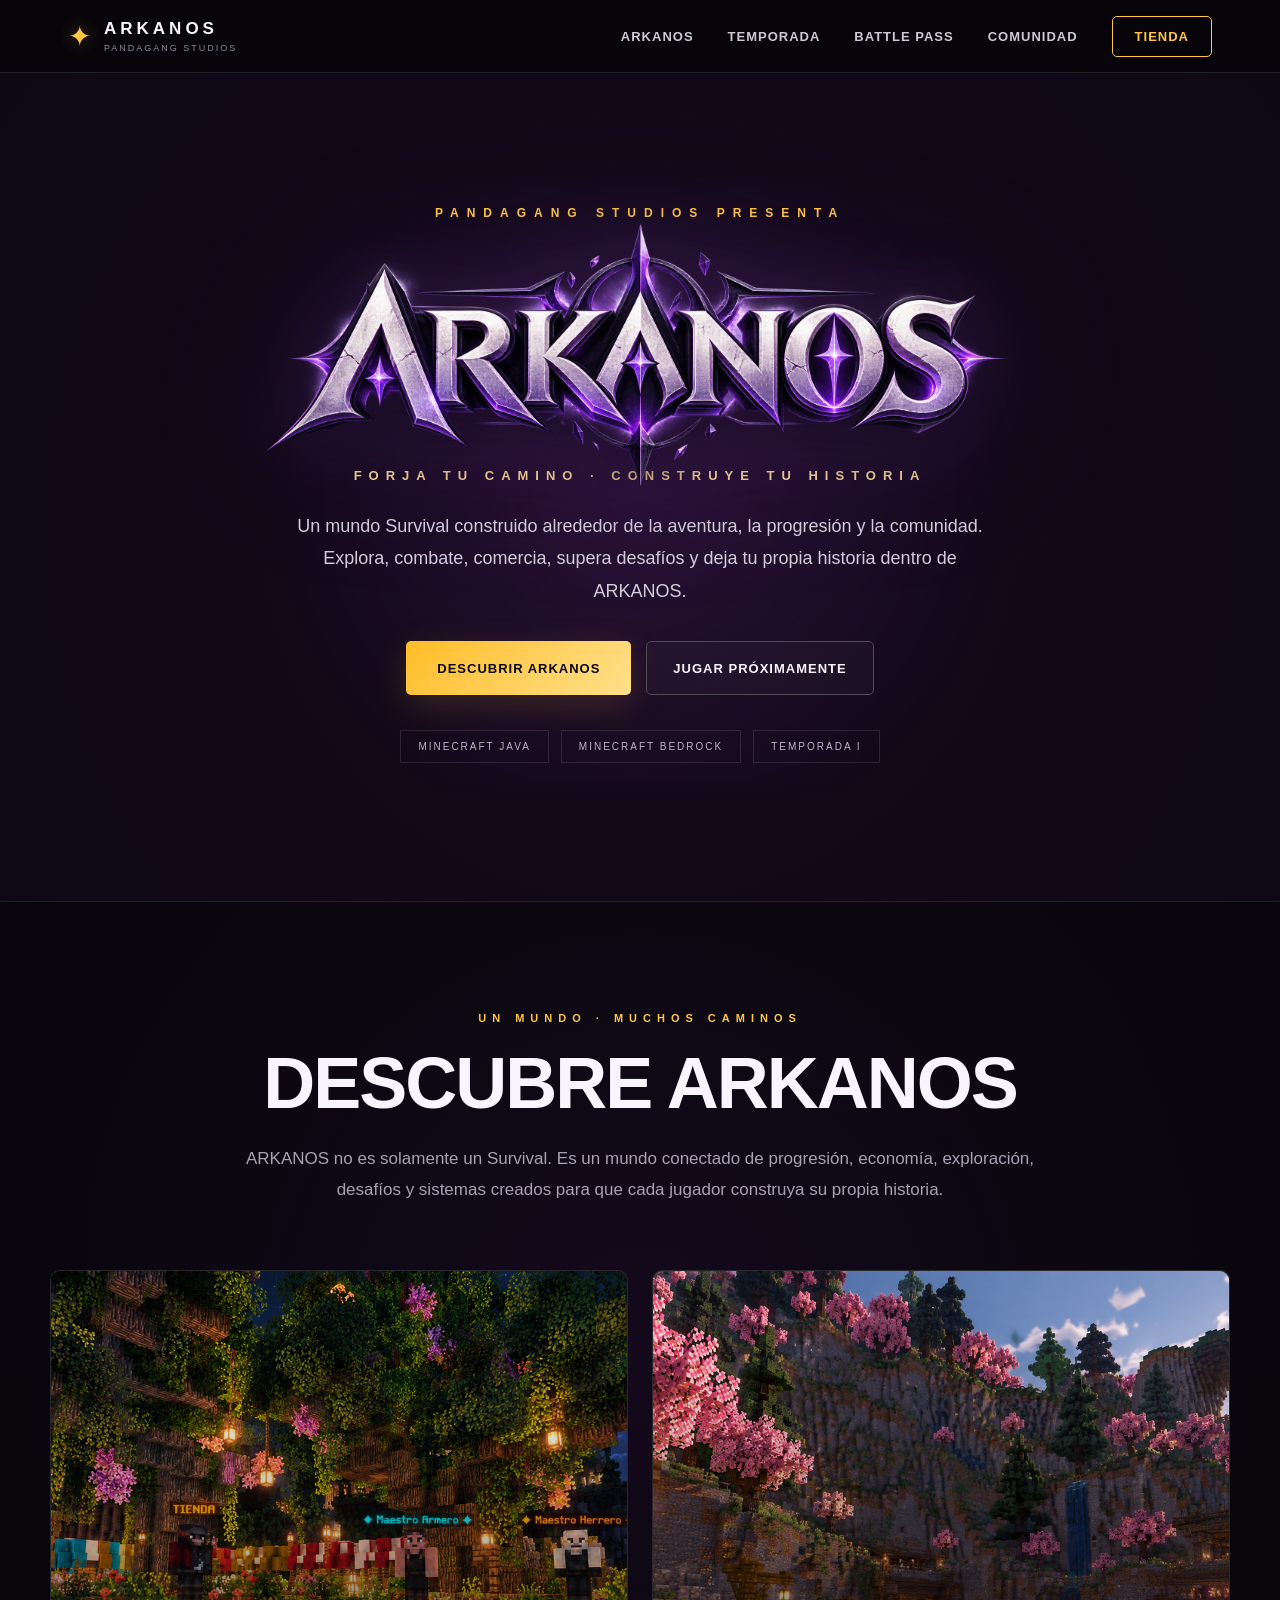
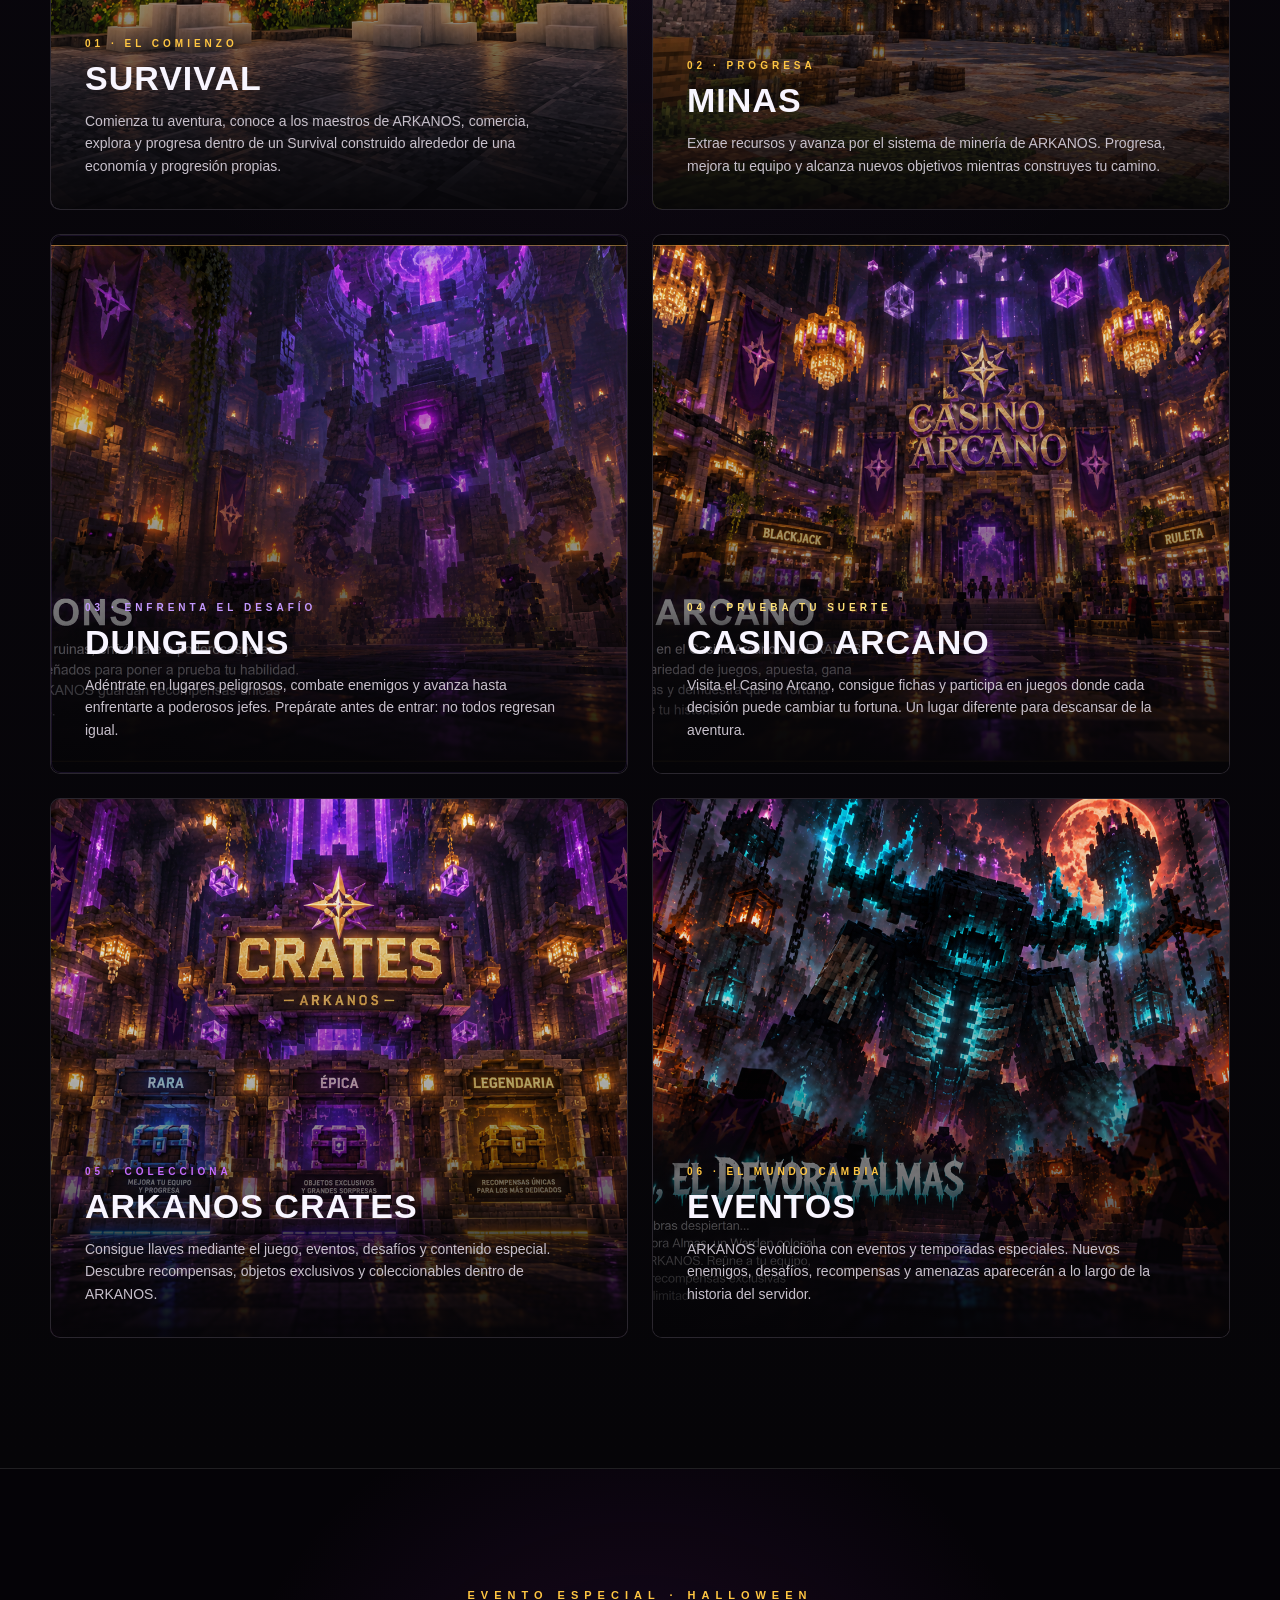
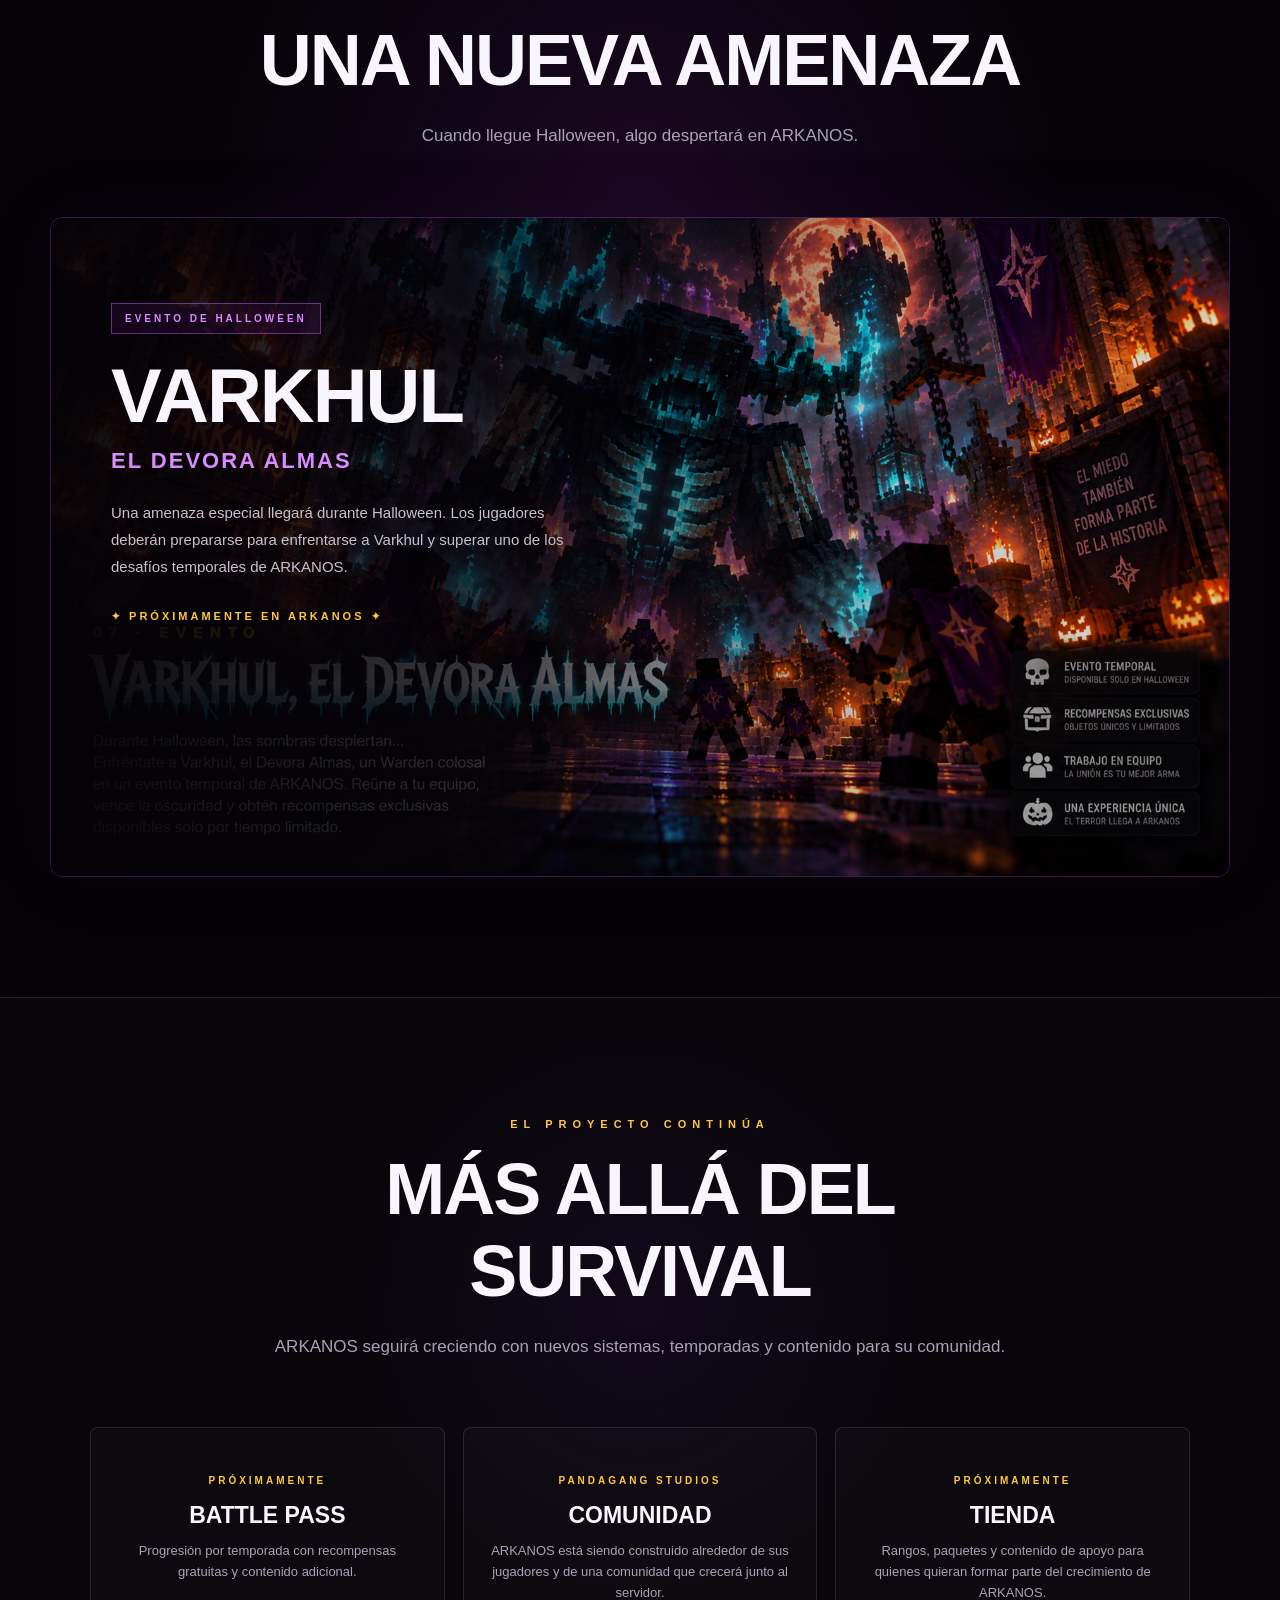
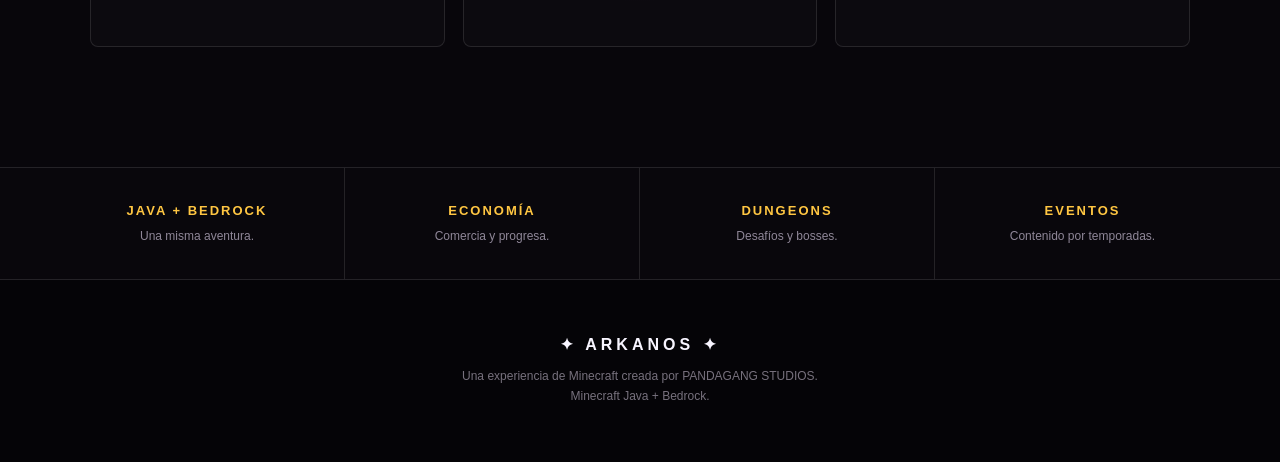
==== index.html @ 96c162a0 "Completa diseño principal de ARKANOS" ====
<!DOCTYPE html>
<html lang="es">
<head>
  <meta charset="UTF-8">
  <meta name="viewport" content="width=device-width, initial-scale=1.0">

  <title>ARKANOS | PANDAGANG STUDIOS</title>

  <meta
    name="description"
    content="ARKANOS es una experiencia Survival para Minecraft Java y Bedrock desarrollada por PANDAGANG STUDIOS."
  >

  <style>
    :root {
      --bg: #07050a;
      --bg-soft: #0d0812;
      --panel: #100b16;
      --purple: #a66cff;
      --purple-soft: #d9c3ff;
      --gold: #ffc642;
      --gold-light: #ffe099;
      --white: #f8f5ff;
      --muted: #aaa2b4;
      --border: rgba(255,255,255,.11);
    }

    * {
      box-sizing: border-box;
      margin: 0;
      padding: 0;
    }

    html {
      scroll-behavior: smooth;
    }

    body {
      background:
        radial-gradient(circle at 50% 10%, rgba(93,38,128,.16), transparent 35%),
        var(--bg);
      color: var(--white);
      font-family: Arial, Helvetica, sans-serif;
      overflow-x: hidden;
    }

    a {
      color: inherit;
      text-decoration: none;
    }

    /* =========================
       NAVEGACIÓN
    ========================= */

    header {
      position: sticky;
      top: 0;
      z-index: 100;
      background: rgba(7,5,10,.92);
      backdrop-filter: blur(14px);
      border-bottom: 1px solid var(--border);
    }

    .nav {
      max-width: 1200px;
      height: 72px;
      margin: auto;
      padding: 0 28px;
      display: flex;
      align-items: center;
      justify-content: space-between;
    }

    .brand {
      display: flex;
      align-items: center;
      gap: 13px;
    }

    .brand-star {
      color: var(--gold);
      font-size: 28px;
      text-shadow: 0 0 18px rgba(255,198,66,.45);
    }

    .brand-text strong {
      display: block;
      letter-spacing: 4px;
      font-size: 17px;
    }

    .brand-text span {
      display: block;
      margin-top: 4px;
      color: #8f8798;
      font-size: 9px;
      letter-spacing: 2px;
    }

    nav {
      display: flex;
      align-items: center;
      gap: 34px;
      font-size: 13px;
      font-weight: 800;
      letter-spacing: 1px;
    }

    nav a {
      color: #cfc8d5;
      transition: .25s;
    }

    nav a:hover {
      color: var(--gold);
    }

    .shop-button {
      border: 1px solid var(--gold);
      color: var(--gold);
      padding: 12px 22px;
      border-radius: 5px;
    }

    /* =========================
       PORTADA
    ========================= */

    .hero {
      min-height: calc(100vh - 72px);
      display: flex;
      align-items: center;
      justify-content: center;
      text-align: center;
      padding: 65px 24px 70px;
      position: relative;
      overflow: hidden;
    }

    .hero::before {
      content: "";
      position: absolute;
      width: 900px;
      height: 600px;
      background:
        radial-gradient(
          circle,
          rgba(112,46,145,.23),
          transparent 68%
        );
      filter: blur(10px);
      pointer-events: none;
    }

    .hero-content {
      position: relative;
      z-index: 2;
      max-width: 1100px;
      width: 100%;
    }

    .studio {
      color: var(--gold);
      letter-spacing: 8px;
      font-weight: 900;
      font-size: 12px;
      margin-bottom: 15px;
    }

    .arkanos-logo {
      display: block;
      width: min(820px, 92vw);
      max-height: 360px;
      height: auto;
      object-fit: contain;
      margin: -15px auto -25px;
      filter:
        drop-shadow(0 15px 35px rgba(0,0,0,.65))
        drop-shadow(0 0 28px rgba(145,75,210,.25))
        drop-shadow(0 0 70px rgba(112,46,145,.15));
      transition: transform .45s ease, filter .45s ease;
    }

    .arkanos-logo:hover {
      transform: scale(1.015);
      filter:
        drop-shadow(0 18px 40px rgba(0,0,0,.7))
        drop-shadow(0 0 34px rgba(166,108,255,.35))
        drop-shadow(0 0 85px rgba(112,46,145,.20));
    }

    .slogan {
      color: var(--gold-light);
      letter-spacing: 7px;
      font-size: 13px;
      font-weight: 900;
    }

    .hero-description {
      max-width: 720px;
      margin: 27px auto 0;
      color: #d5cedc;
      font-size: 18px;
      line-height: 1.8;
    }

    .hero-buttons {
      margin-top: 34px;
      display: flex;
      justify-content: center;
      gap: 15px;
      flex-wrap: wrap;
    }

    .btn {
      display: inline-flex;
      justify-content: center;
      align-items: center;
      min-width: 225px;
      height: 54px;
      padding: 0 26px;
      border-radius: 5px;
      font-size: 13px;
      font-weight: 900;
      letter-spacing: 1px;
      transition: .25s;
    }

    .btn-primary {
      color: #09070b;
      background: linear-gradient(135deg,#ffbd27,#ffe08c);
      box-shadow: 0 10px 35px rgba(255,190,39,.15);
    }

    .btn-primary:hover {
      transform: translateY(-3px);
      box-shadow: 0 15px 45px rgba(255,190,39,.25);
    }

    .btn-secondary {
      border: 1px solid #514a57;
      background: rgba(255,255,255,.025);
    }

    .platforms {
      display: flex;
      justify-content: center;
      flex-wrap: wrap;
      gap: 12px;
      margin-top: 35px;
    }

    .platform {
      border: 1px solid var(--border);
      padding: 10px 17px;
      color: #bdb4c6;
      font-size: 10px;
      letter-spacing: 2px;
    }

    /* =========================
       DESCUBRE ARKANOS
    ========================= */

    .discover {
      padding: 110px 24px 130px;
      border-top: 1px solid var(--border);
      background:
        radial-gradient(circle at 50% 20%, rgba(89,32,120,.14), transparent 35%),
        linear-gradient(180deg,#09060d 0%,#060508 100%);
    }

    .section-header {
      max-width: 850px;
      margin: 0 auto 65px;
      text-align: center;
    }

    .eyebrow {
      color: var(--gold);
      font-size: 11px;
      font-weight: 900;
      letter-spacing: 6px;
      margin-bottom: 18px;
    }

    .section-header h2 {
      font-size: clamp(40px,7vw,72px);
      letter-spacing: -2px;
      margin-bottom: 20px;
    }

    .section-header p {
      color: var(--muted);
      line-height: 1.8;
      font-size: 17px;
    }

    .world-grid {
      max-width: 1180px;
      margin: auto;
      display: grid;
      grid-template-columns: repeat(2,1fr);
      gap: 24px;
    }

    .world-card {
      min-height: 540px;
      position: relative;
      overflow: hidden;
      border-radius: 10px;
      border: 1px solid var(--border);
      background: #100b14;
      isolation: isolate;
    }

    .world-card img {
      width: 100%;
      height: 100%;
      position: absolute;
      inset: 0;
      object-fit: cover;
      transition: transform .7s ease;
      z-index: -3;
    }

    .world-card::before {
      content: "";
      position: absolute;
      inset: 0;
      background:
        linear-gradient(
          180deg,
          rgba(5,4,7,.03) 15%,
          rgba(5,4,7,.28) 50%,
          rgba(5,4,7,.96) 100%
        );
      z-index: -2;
    }

    .world-card::after {
      content: "";
      position: absolute;
      inset: 0;
      border: 1px solid transparent;
      border-radius: inherit;
      transition: .3s;
      pointer-events: none;
    }

    .world-card:hover img {
      transform: scale(1.045);
    }

    .world-card:hover::after {
      border-color: rgba(255,198,66,.45);
      box-shadow: inset 0 0 50px rgba(255,198,66,.04);
    }

    .world-info {
      position: absolute;
      left: 34px;
      right: 34px;
      bottom: 32px;
    }

    .world-number {
      color: var(--gold);
      font-size: 10px;
      letter-spacing: 4px;
      font-weight: 900;
    }

    .world-info h3 {
      margin-top: 10px;
      font-size: 34px;
      letter-spacing: 1px;
    }

    .world-info p {
      margin-top: 12px;
      max-width: 490px;
      color: #c7c0cb;
      line-height: 1.6;
      font-size: 14px;
    }

    /* DUNGEON */

    .dungeon-card::after {
      border-color: rgba(166,108,255,.12);
    }

    .dungeon-card .world-number {
      color: #c499ff;
    }

    /* CASINO */

    .casino-card .world-number {
      color: #ffe078;
    }

    /* CRATES */

    .crates-card .world-number {
      color: #c56cff;
    }

    /* =========================
       EVENTO HALLOWEEN
    ========================= */

    .event-section {
      padding: 120px 24px;
      position: relative;
      overflow: hidden;
      border-top: 1px solid var(--border);
      background:
        radial-gradient(circle at 50% 30%, rgba(108,28,140,.22), transparent 42%),
        #050307;
    }

    .event-container {
      max-width: 1180px;
      margin: auto;
    }

    .event-card {
      min-height: 660px;
      position: relative;
      overflow: hidden;
      border: 1px solid rgba(186,84,255,.28);
      border-radius: 12px;
      isolation: isolate;
      box-shadow:
        0 35px 90px rgba(0,0,0,.45),
        0 0 70px rgba(111,32,145,.08);
    }

    .event-card img {
      position: absolute;
      inset: 0;
      width: 100%;
      height: 100%;
      object-fit: cover;
      z-index: -3;
      transition: transform 1s ease;
    }

    .event-card:hover img {
      transform: scale(1.025);
    }

    .event-card::before {
      content: "";
      position: absolute;
      inset: 0;
      background:
        linear-gradient(
          90deg,
          rgba(4,2,7,.97) 0%,
          rgba(4,2,7,.80) 35%,
          rgba(4,2,7,.22) 70%,
          rgba(4,2,7,.15) 100%
        );
      z-index: -2;
    }

    .event-content {
      width: 52%;
      padding: 85px 60px;
    }

    .event-tag {
      display: inline-block;
      padding: 9px 13px;
      border: 1px solid rgba(205,102,255,.45);
      color: #d98aff;
      background: rgba(117,34,151,.14);
      font-size: 10px;
      font-weight: 900;
      letter-spacing: 3px;
      margin-bottom: 25px;
    }

    .event-content h2 {
      font-size: clamp(42px,6vw,76px);
      line-height: .98;
      letter-spacing: -2px;
    }

    .event-content h3 {
      color: #d78cff;
      margin-top: 15px;
      font-size: 22px;
      letter-spacing: 2px;
    }

    .event-content p {
      color: #c9c0ce;
      max-width: 500px;
      margin-top: 25px;
      line-height: 1.8;
      font-size: 15px;
    }

    .event-status {
      margin-top: 30px;
      color: var(--gold);
      font-size: 11px;
      letter-spacing: 3px;
      font-weight: 900;
    }

    /* =========================
       PRÓXIMAMENTE
    ========================= */

    .coming {
      padding: 120px 24px;
      border-top: 1px solid var(--border);
      text-align: center;
      background:
        radial-gradient(circle at 50% 40%, rgba(86,32,120,.13), transparent 38%),
        #08060b;
    }

    .coming-grid {
      max-width: 1100px;
      margin: 55px auto 0;
      display: grid;
      grid-template-columns: repeat(3,1fr);
      gap: 18px;
    }

    .coming-card {
      padding: 42px 25px;
      border: 1px solid var(--border);
      background: rgba(255,255,255,.018);
      border-radius: 8px;
      transition: .3s;
    }

    .coming-card:hover {
      transform: translateY(-5px);
      border-color: rgba(255,198,66,.35);
    }

    .coming-card span {
      color: var(--gold);
      font-size: 10px;
      letter-spacing: 3px;
      font-weight: 900;
    }

    .coming-card h3 {
      margin-top: 14px;
      font-size: 23px;
    }

    .coming-card p {
      color: var(--muted);
      margin-top: 12px;
      line-height: 1.6;
      font-size: 13px;
    }

    /* =========================
       FRANJA
    ========================= */

    .feature-strip {
      border-top: 1px solid var(--border);
      border-bottom: 1px solid var(--border);
      background: #09070c;
    }

    .feature-inner {
      max-width: 1180px;
      margin: auto;
      display: grid;
      grid-template-columns: repeat(4,1fr);
    }

    .feature {
      padding: 35px 25px;
      text-align: center;
      border-right: 1px solid var(--border);
    }

    .feature:last-child {
      border-right: none;
    }

    .feature strong {
      color: var(--gold);
      display: block;
      font-size: 13px;
      letter-spacing: 2px;
      margin-bottom: 8px;
    }

    .feature span {
      color: #8f8798;
      font-size: 12px;
    }

    /* =========================
       FOOTER
    ========================= */

    footer {
      padding: 55px 25px;
      text-align: center;
      background: #050407;
    }

    footer strong {
      letter-spacing: 4px;
    }

    footer p {
      margin-top: 12px;
      color: #77717d;
      font-size: 12px;
      line-height: 1.7;
    }

    /* =========================
       RESPONSIVE
    ========================= */

    @media (max-width: 850px) {

      nav a:not(.shop-button) {
        display: none;
      }

      .world-grid {
        grid-template-columns: 1fr;
      }

      .world-card {
        min-height: 500px;
      }

      .event-card::before {
        background:
          linear-gradient(
            180deg,
            rgba(4,2,7,.15) 0%,
            rgba(4,2,7,.45) 45%,
            rgba(4,2,7,.97) 100%
          );
      }

      .event-content {
        width: 100%;
        padding: 330px 35px 45px;
      }

      .coming-grid {
        grid-template-columns: 1fr;
      }

      .feature-inner {
        grid-template-columns: repeat(2,1fr);
      }

      .feature:nth-child(2) {
        border-right: none;
      }

      .feature:nth-child(-n+2) {
        border-bottom: 1px solid var(--border);
      }

      .arkanos-logo {
        width: min(720px,96vw);
        margin: -5px auto -18px;
      }
    }

    @media (max-width: 520px) {

      .nav {
        padding: 0 18px;
      }

      .brand-text strong {
        font-size: 14px;
      }

      .brand-text span {
        font-size: 7px;
      }

      .shop-button {
        padding: 10px 14px;
      }

      .hero {
        padding-top: 55px;
      }

      .studio {
        letter-spacing: 4px;
        margin-bottom: 12px;
      }

      .arkanos-logo {
        width: 100%;
        margin: 0 auto -8px;
      }

      .slogan {
        letter-spacing: 3px;
        line-height: 1.8;
      }

      .hero-description {
        font-size: 15px;
      }

      .world-info {
        left: 23px;
        right: 23px;
        bottom: 24px;
      }

      .world-info h3 {
        font-size: 28px;
      }

      .event-content {
        padding: 300px 25px 35px;
      }
    }

  </style>
</head>

<body>

  <!-- NAVEGACIÓN -->

  <header>
    <div class="nav">

      <a href="#" class="brand">

        <div class="brand-star">✦</div>

        <div class="brand-text">
          <strong>ARKANOS</strong>
          <span>PANDAGANG STUDIOS</span>
        </div>

      </a>

      <nav>
        <a href="#arkanos">ARKANOS</a>
        <a href="#temporada">TEMPORADA</a>
        <a href="#battlepass">BATTLE PASS</a>
        <a href="#comunidad">COMUNIDAD</a>
        <a href="#tienda" class="shop-button">TIENDA</a>
      </nav>

    </div>
  </header>


  <main>

    <!-- PORTADA -->

    <section class="hero">

      <div class="hero-content">

        <div class="studio">
          PANDAGANG STUDIOS PRESENTA
        </div>

        <img
          src="assets/LOGO.png"
          alt="ARKANOS"
          class="arkanos-logo"
        >

        <div class="slogan">
          FORJA TU CAMINO · CONSTRUYE TU HISTORIA
        </div>

        <p class="hero-description">
          Un mundo Survival construido alrededor de la aventura,
          la progresión y la comunidad.
          Explora, combate, comercia, supera desafíos y deja
          tu propia historia dentro de ARKANOS.
        </p>

        <div class="hero-buttons">

          <a href="#arkanos" class="btn btn-primary">
            DESCUBRIR ARKANOS
          </a>

          <span class="btn btn-secondary">
            JUGAR PRÓXIMAMENTE
          </span>

        </div>

        <div class="platforms">
          <span class="platform">MINECRAFT JAVA</span>
          <span class="platform">MINECRAFT BEDROCK</span>
          <span class="platform">TEMPORADA I</span>
        </div>

      </div>

    </section>


    <!-- DESCUBRE ARKANOS -->

    <section class="discover" id="arkanos">

      <div class="section-header">

        <div class="eyebrow">
          UN MUNDO · MUCHOS CAMINOS
        </div>

        <h2>DESCUBRE ARKANOS</h2>

        <p>
          ARKANOS no es solamente un Survival. Es un mundo conectado
          de progresión, economía, exploración, desafíos y sistemas
          creados para que cada jugador construya su propia historia.
        </p>

      </div>


      <div class="world-grid">


        <!-- SURVIVAL -->

        <article class="world-card">

          <img
            src="assets/lobby.png"
            alt="Survival de ARKANOS"
            loading="lazy"
          >

          <div class="world-info">

            <div class="world-number">
              01 · EL COMIENZO
            </div>

            <h3>SURVIVAL</h3>

            <p>
              Comienza tu aventura, conoce a los maestros de ARKANOS,
              comercia, explora y progresa dentro de un Survival
              construido alrededor de una economía y progresión propias.
            </p>

          </div>

        </article>


        <!-- MINAS -->

        <article class="world-card">

          <img
            src="assets/minas.png"
            alt="Minas de ARKANOS"
            loading="lazy"
          >

          <div class="world-info">

            <div class="world-number">
              02 · PROGRESA
            </div>

            <h3>MINAS</h3>

            <p>
              Extrae recursos y avanza por el sistema de minería
              de ARKANOS. Progresa, mejora tu equipo y alcanza
              nuevos objetivos mientras construyes tu camino.
            </p>

          </div>

        </article>


        <!-- DUNGEON -->

        <article class="world-card dungeon-card">

          <img
            src="assets/Dungeon.png"
            alt="Dungeon de ARKANOS"
            loading="lazy"
          >

          <div class="world-info">

            <div class="world-number">
              03 · ENFRENTA EL DESAFÍO
            </div>

            <h3>DUNGEONS</h3>

            <p>
              Adéntrate en lugares peligrosos, combate enemigos
              y avanza hasta enfrentarte a poderosos jefes.
              Prepárate antes de entrar: no todos regresan igual.
            </p>

          </div>

        </article>


        <!-- CASINO -->

        <article class="world-card casino-card">

          <img
            src="assets/Casino.png"
            alt="Casino Arcano"
            loading="lazy"
          >

          <div class="world-info">

            <div class="world-number">
              04 · PRUEBA TU SUERTE
            </div>

            <h3>CASINO ARCANO</h3>

            <p>
              Visita el Casino Arcano, consigue fichas y participa
              en juegos donde cada decisión puede cambiar tu fortuna.
              Un lugar diferente para descansar de la aventura.
            </p>

          </div>

        </article>


        <!-- CRATES -->

        <article class="world-card crates-card">

          <img
            src="assets/Crates.png"
            alt="Crates de ARKANOS"
            loading="lazy"
          >

          <div class="world-info">

            <div class="world-number">
              05 · COLECCIONA
            </div>

            <h3>ARKANOS CRATES</h3>

            <p>
              Consigue llaves mediante el juego, eventos, desafíos
              y contenido especial. Descubre recompensas, objetos
              exclusivos y coleccionables dentro de ARKANOS.
            </p>

          </div>

        </article>


        <!-- EVENTOS -->

        <article class="world-card">

          <img
            src="assets/Evento.png"
            alt="Eventos especiales de ARKANOS"
            loading="lazy"
          >

          <div class="world-info">

            <div class="world-number">
              06 · EL MUNDO CAMBIA
            </div>

            <h3>EVENTOS</h3>

            <p>
              ARKANOS evoluciona con eventos y temporadas especiales.
              Nuevos enemigos, desafíos, recompensas y amenazas
              aparecerán a lo largo de la historia del servidor.
            </p>

          </div>

        </article>

      </div>

    </section>


    <!-- EVENTO HALLOWEEN -->

    <section class="event-section" id="temporada">

      <div class="event-container">

        <div class="section-header">

          <div class="eyebrow">
            EVENTO ESPECIAL · HALLOWEEN
          </div>

          <h2>UNA NUEVA AMENAZA</h2>

          <p>
            Cuando llegue Halloween, algo despertará en ARKANOS.
          </p>

        </div>


        <div class="event-card">

          <img
            src="assets/Evento.png"
            alt="Varkhul, el Devora Almas"
            loading="lazy"
          >

          <div class="event-content">

            <div class="event-tag">
              EVENTO DE HALLOWEEN
            </div>

            <h2>VARKHUL</h2>

            <h3>EL DEVORA ALMAS</h3>

            <p>
              Una amenaza especial llegará durante Halloween.
              Los jugadores deberán prepararse para enfrentarse
              a Varkhul y superar uno de los desafíos temporales
              de ARKANOS.
            </p>

            <div class="event-status">
              ✦ PRÓXIMAMENTE EN ARKANOS ✦
            </div>

          </div>

        </div>

      </div>

    </section>


    <!-- PRÓXIMAS SECCIONES -->

    <section class="coming">

      <div class="section-header">

        <div class="eyebrow">
          EL PROYECTO CONTINÚA
        </div>

        <h2>MÁS ALLÁ DEL SURVIVAL</h2>

        <p>
          ARKANOS seguirá creciendo con nuevos sistemas,
          temporadas y contenido para su comunidad.
        </p>

      </div>


      <div class="coming-grid">

        <div class="coming-card" id="battlepass">

          <span>PRÓXIMAMENTE</span>

          <h3>BATTLE PASS</h3>

          <p>
            Progresión por temporada con recompensas
            gratuitas y contenido adicional.
          </p>

        </div>


        <div class="coming-card" id="comunidad">

          <span>PANDAGANG STUDIOS</span>

          <h3>COMUNIDAD</h3>

          <p>
            ARKANOS está siendo construido alrededor
            de sus jugadores y de una comunidad que
            crecerá junto al servidor.
          </p>

        </div>


        <div class="coming-card" id="tienda">

          <span>PRÓXIMAMENTE</span>

          <h3>TIENDA</h3>

          <p>
            Rangos, paquetes y contenido de apoyo para
            quienes quieran formar parte del crecimiento
            de ARKANOS.
          </p>

        </div>

      </div>

    </section>


    <!-- CARACTERÍSTICAS -->

    <section class="feature-strip">

      <div class="feature-inner">

        <div class="feature">
          <strong>JAVA + BEDROCK</strong>
          <span>Una misma aventura.</span>
        </div>

        <div class="feature">
          <strong>ECONOMÍA</strong>
          <span>Comercia y progresa.</span>
        </div>

        <div class="feature">
          <strong>DUNGEONS</strong>
          <span>Desafíos y bosses.</span>
        </div>

        <div class="feature">
          <strong>EVENTOS</strong>
          <span>Contenido por temporadas.</span>
        </div>

      </div>

    </section>

  </main>


  <!-- FOOTER -->

  <footer>

    <strong>✦ ARKANOS ✦</strong>

    <p>
      Una experiencia de Minecraft creada por PANDAGANG STUDIOS.<br>
      Minecraft Java + Bedrock.
    </p>

  </footer>

</body>
</html>
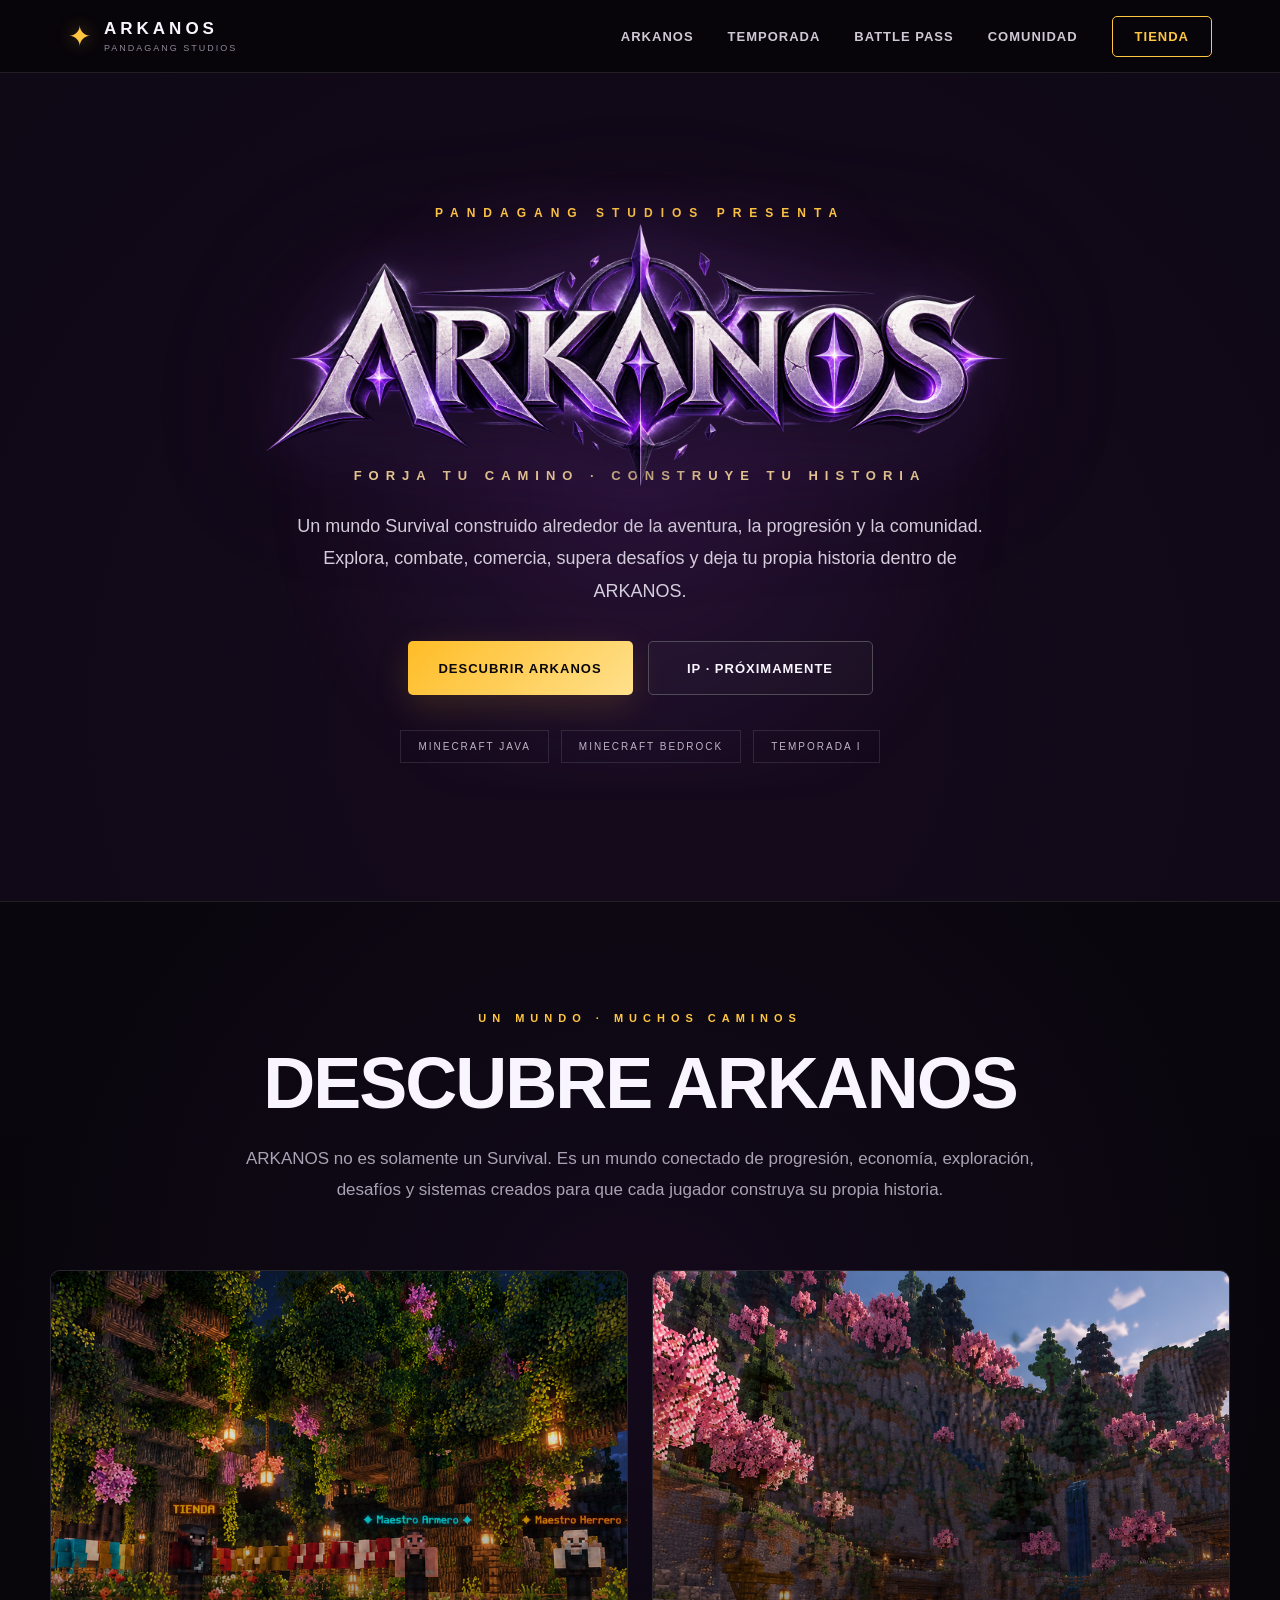
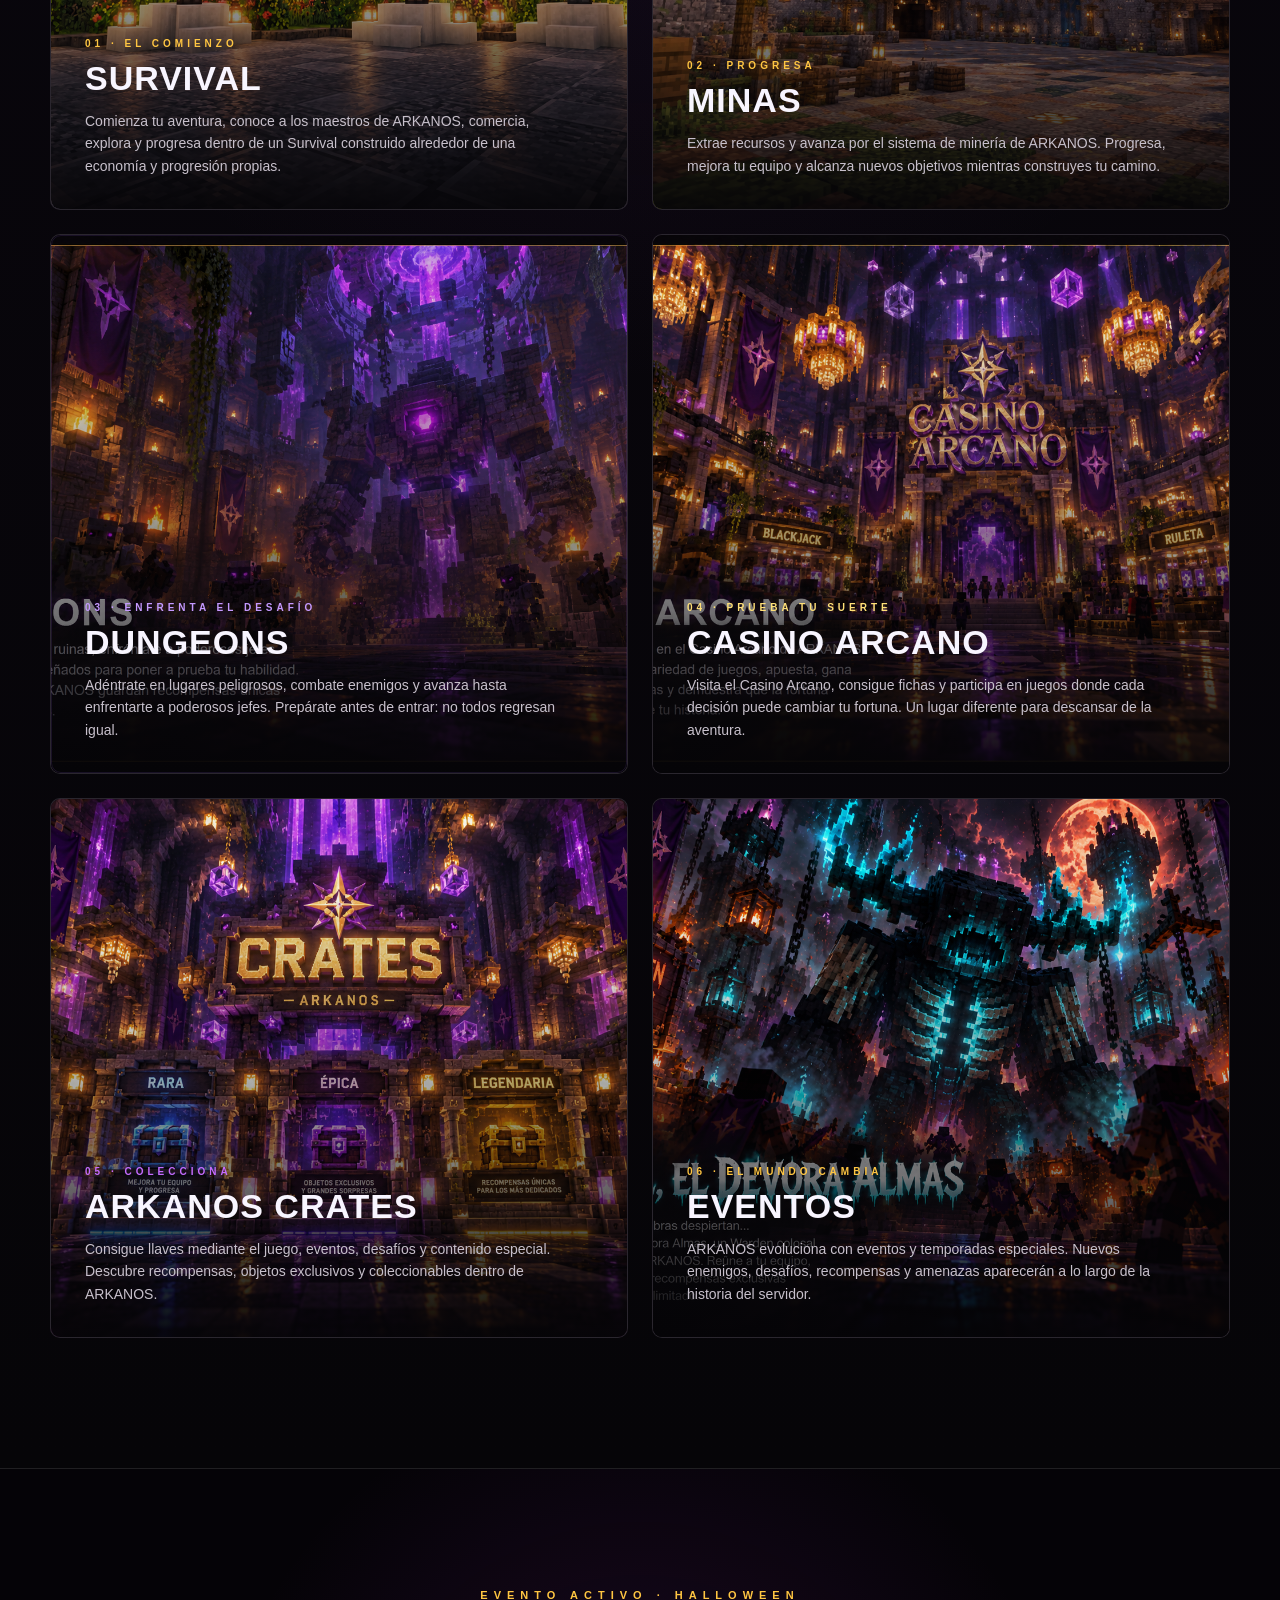
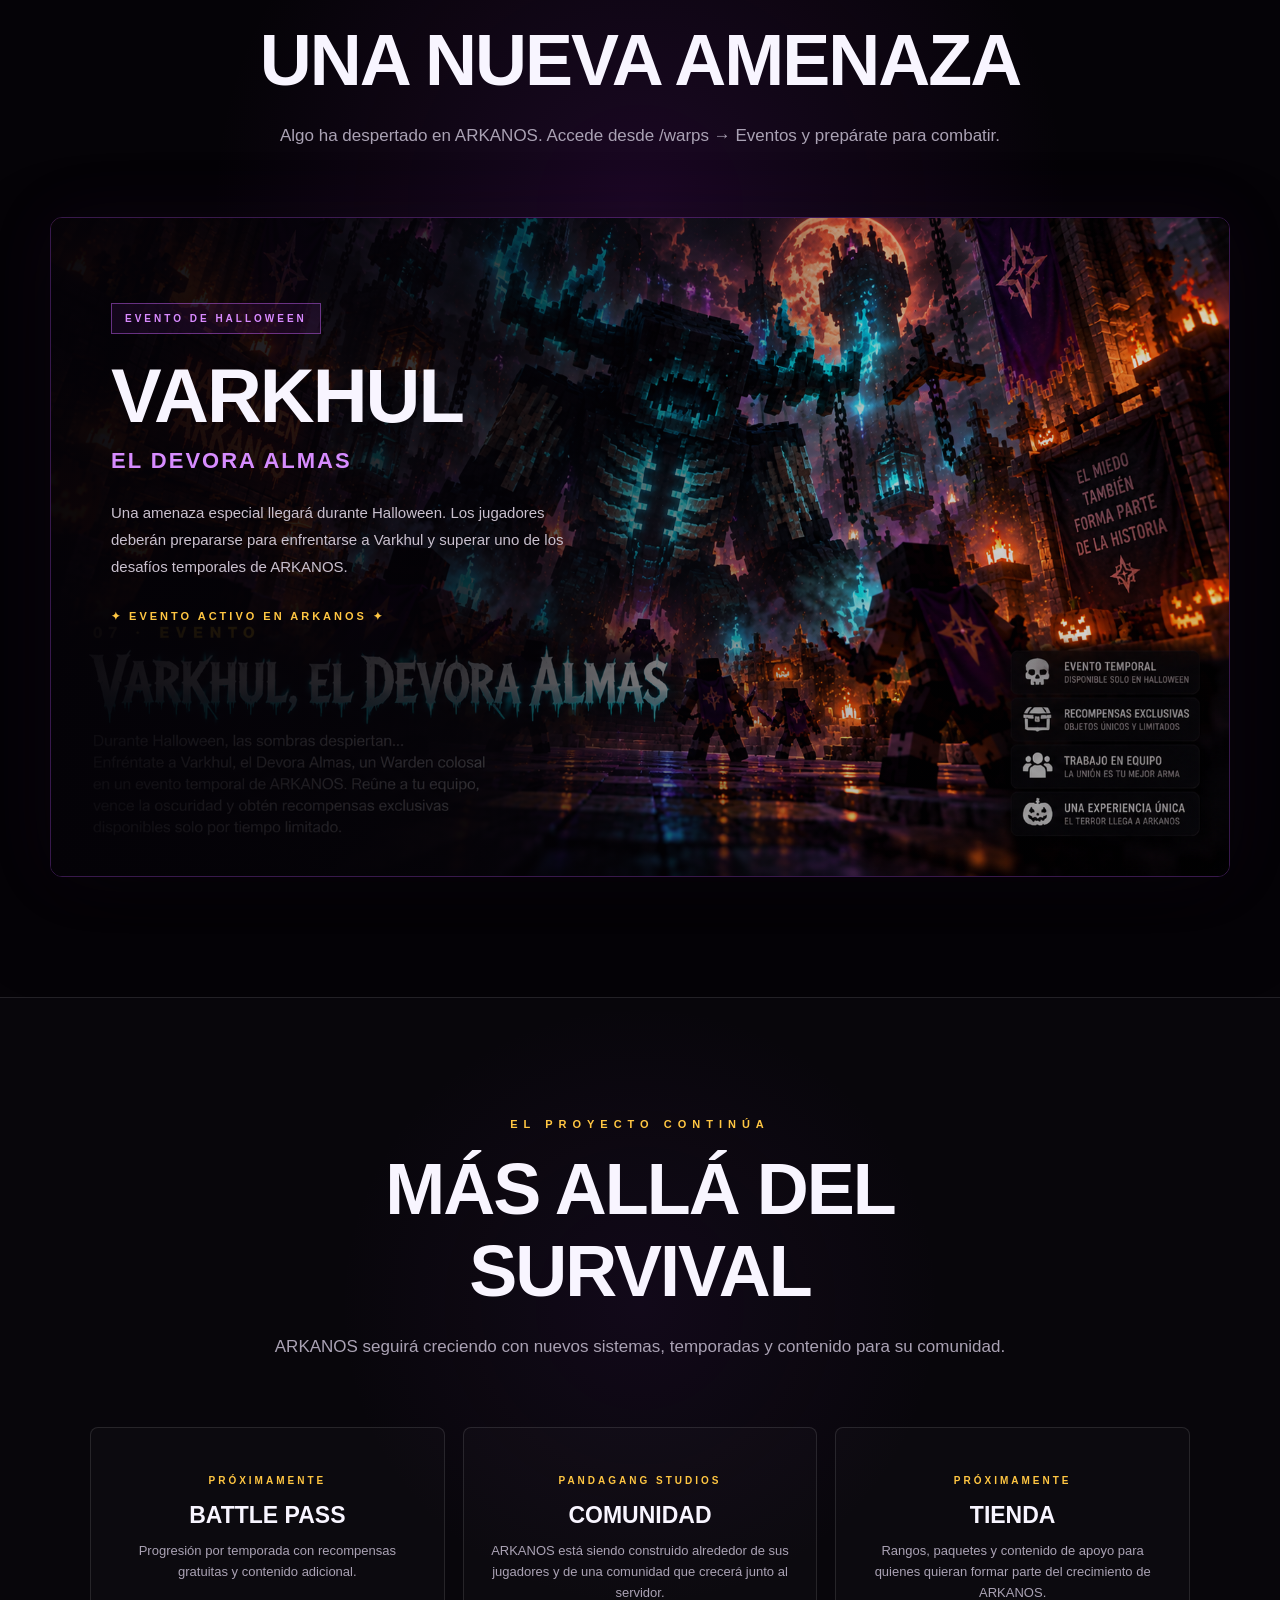
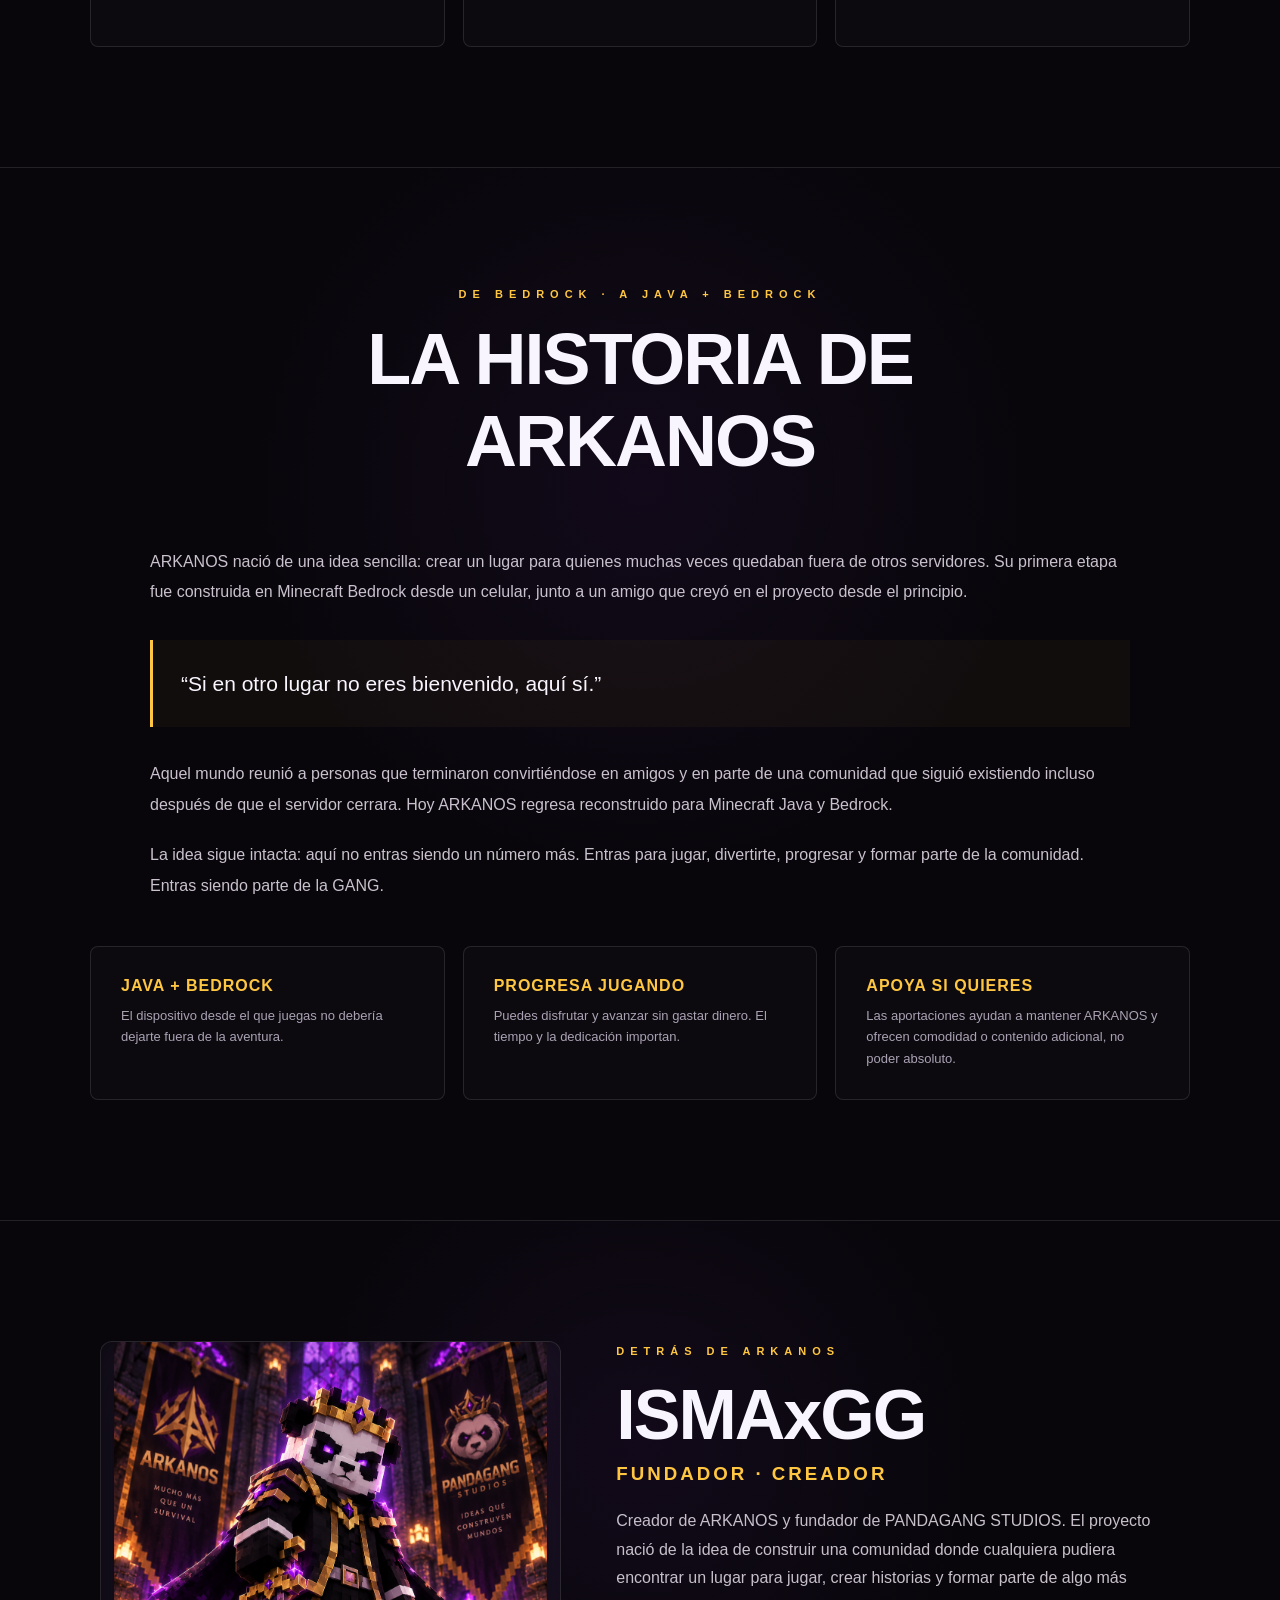
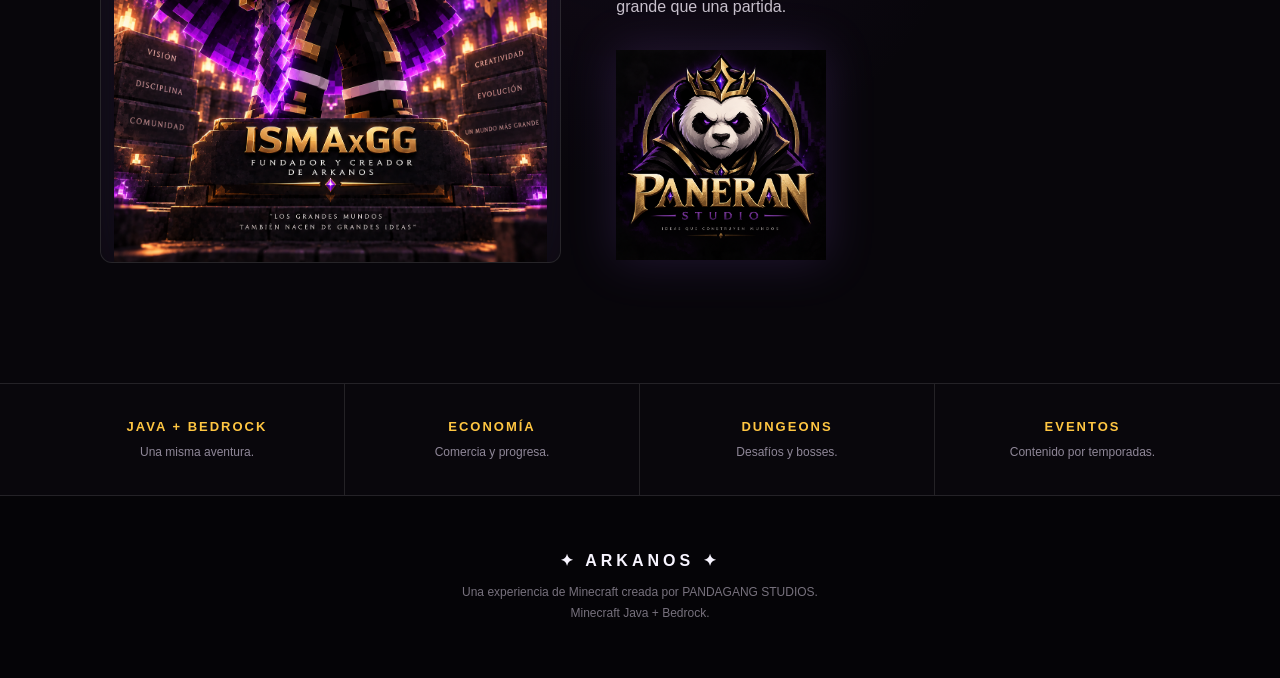
==== commit f0cc447c: "Update index.html" ====
--- a/index.html
+++ b/index.html
@@ -628,6 +628,196 @@
       line-height: 1.7;
     }
 
+
+    .world-card { cursor: pointer; }
+    .world-more {
+      display:inline-block;
+      margin-top:16px;
+      color:var(--gold-light);
+      font-size:10px;
+      font-weight:900;
+      letter-spacing:2px;
+    }
+
+    .story-section,
+    .founder-section {
+      padding:120px 24px;
+      border-top:1px solid var(--border);
+      background:
+        radial-gradient(circle at 50% 30%,rgba(91,37,130,.12),transparent 40%),
+        #08060b;
+    }
+
+    .story-wrap {
+      max-width:980px;
+      margin:auto;
+      color:#c9c1ce;
+      font-size:16px;
+      line-height:1.9;
+    }
+
+    .story-wrap p + p { margin-top:20px; }
+
+    .story-quote {
+      margin:32px 0;
+      padding:24px 28px;
+      border-left:3px solid var(--gold);
+      background:rgba(255,198,66,.035);
+      color:var(--white);
+      font-size:21px;
+    }
+
+    .principles {
+      max-width:1100px;
+      margin:45px auto 0;
+      display:grid;
+      grid-template-columns:repeat(3,1fr);
+      gap:18px;
+    }
+
+    .principle {
+      padding:30px;
+      border:1px solid var(--border);
+      border-radius:8px;
+      background:rgba(255,255,255,.018);
+    }
+
+    .principle strong {
+      display:block;
+      color:var(--gold);
+      margin-bottom:10px;
+      letter-spacing:1px;
+    }
+
+    .principle p {
+      color:var(--muted);
+      line-height:1.65;
+      font-size:13px;
+    }
+
+    .founder-wrap {
+      max-width:1080px;
+      margin:auto;
+      display:grid;
+      grid-template-columns:.9fr 1.1fr;
+      gap:55px;
+      align-items:center;
+    }
+
+    .founder-visual {
+      min-height:520px;
+      display:flex;
+      align-items:center;
+      justify-content:center;
+      border:1px solid var(--border);
+      border-radius:12px;
+      overflow:hidden;
+      background:
+        radial-gradient(circle at 50% 45%,rgba(150,70,210,.20),transparent 60%),
+        rgba(255,255,255,.015);
+    }
+
+    .founder-render {
+      display:block;
+      width:100%;
+      height:520px;
+      object-fit:contain;
+      filter:
+        drop-shadow(0 28px 34px rgba(0,0,0,.58))
+        drop-shadow(0 0 30px rgba(166,108,255,.15));
+    }
+
+    .founder-copy h2 {
+      font-size:clamp(42px,6vw,70px);
+      letter-spacing:-2px;
+    }
+
+    .founder-copy h3 {
+      color:var(--gold);
+      margin:8px 0 22px;
+      letter-spacing:3px;
+    }
+
+    .founder-copy p {
+      color:#c7c0cb;
+      line-height:1.8;
+    }
+
+    .studio-logo {
+      display:block;
+      max-width:390px;
+      max-height:210px;
+      object-fit:contain;
+      margin-top:28px;
+      filter:drop-shadow(0 0 24px rgba(166,108,255,.16));
+    }
+
+    .modal {
+      display:none;
+      position:fixed;
+      inset:0;
+      z-index:999;
+      padding:24px;
+      overflow:auto;
+      background:rgba(2,1,4,.88);
+      backdrop-filter:blur(9px);
+    }
+
+    .modal.open {
+      display:flex;
+      align-items:center;
+      justify-content:center;
+    }
+
+    .modal-box {
+      position:relative;
+      width:min(760px,100%);
+      max-height:90vh;
+      overflow:auto;
+      padding:42px;
+      background:#0d0911;
+      border:1px solid rgba(166,108,255,.32);
+      border-radius:12px;
+      box-shadow:0 30px 100px #000;
+    }
+
+    .modal-close {
+      position:absolute;
+      right:18px;
+      top:12px;
+      border:0;
+      background:none;
+      color:#aaa;
+      font-size:30px;
+      cursor:pointer;
+    }
+
+    .modal-box .tag {
+      color:var(--gold);
+      font-size:10px;
+      font-weight:900;
+      letter-spacing:3px;
+    }
+
+    .modal-box h2 {
+      font-size:38px;
+      margin:12px 0 18px;
+    }
+
+    .modal-box p {
+      color:#c3bbc8;
+      line-height:1.75;
+      margin-top:12px;
+    }
+
+    .modal-box ul {
+      margin:18px 0 0 20px;
+      color:#c9c1ce;
+      line-height:1.9;
+    }
+
+    .modal-box strong { color:var(--gold-light); }
+
     /* =========================
        RESPONSIVE
     ========================= */
@@ -665,6 +855,20 @@
         grid-template-columns: 1fr;
       }
 
+      .principles,
+      .founder-wrap {
+        grid-template-columns: 1fr;
+      }
+
+      .founder-copy {
+        text-align: center;
+      }
+
+      .studio-logo {
+        margin-left: auto;
+        margin-right: auto;
+      }
+
       .feature-inner {
         grid-template-columns: repeat(2,1fr);
       }
@@ -808,7 +1012,7 @@
           </a>
 
           <span class="btn btn-secondary">
-            JUGAR PRÓXIMAMENTE
+            IP · PRÓXIMAMENTE
           </span>
 
         </div>
@@ -850,7 +1054,7 @@
 
         <!-- SURVIVAL -->
 
-        <article class="world-card">
+        <article class="world-card" onclick="openInfo('survival')">
 
           <img
             src="assets/lobby.png"
@@ -879,7 +1083,7 @@
 
         <!-- MINAS -->
 
-        <article class="world-card">
+        <article class="world-card" onclick="openInfo('minas')">
 
           <img
             src="assets/minas.png"
@@ -908,7 +1112,7 @@
 
         <!-- DUNGEON -->
 
-        <article class="world-card dungeon-card">
+        <article class="world-card dungeon-card" onclick="openInfo('dungeon')">
 
           <img
             src="assets/Dungeon.png"
@@ -937,7 +1141,7 @@
 
         <!-- CASINO -->
 
-        <article class="world-card casino-card">
+        <article class="world-card casino-card" onclick="openInfo('casino')">
 
           <img
             src="assets/Casino.png"
@@ -966,7 +1170,7 @@
 
         <!-- CRATES -->
 
-        <article class="world-card crates-card">
+        <article class="world-card crates-card" onclick="openInfo('crates')">
 
           <img
             src="assets/Crates.png"
@@ -995,7 +1199,7 @@
 
         <!-- EVENTOS -->
 
-        <article class="world-card">
+        <article class="world-card" onclick="document.getElementById('temporada').scrollIntoView()">
 
           <img
             src="assets/Evento.png"
@@ -1035,13 +1239,13 @@
         <div class="section-header">
 
           <div class="eyebrow">
-            EVENTO ESPECIAL · HALLOWEEN
+            EVENTO ACTIVO · HALLOWEEN
           </div>
 
           <h2>UNA NUEVA AMENAZA</h2>
 
           <p>
-            Cuando llegue Halloween, algo despertará en ARKANOS.
+            Algo ha despertado en ARKANOS. Accede desde /warps → Eventos y prepárate para combatir.
           </p>
 
         </div>
@@ -1073,7 +1277,7 @@
             </p>
 
             <div class="event-status">
-              ✦ PRÓXIMAMENTE EN ARKANOS ✦
+              ✦ EVENTO ACTIVO EN ARKANOS ✦
             </div>
 
           </div>
@@ -1155,6 +1359,119 @@
     </section>
 
 
+
+    <!-- HISTORIA -->
+
+    <section class="story-section" id="historia">
+
+      <div class="section-header">
+
+        <div class="eyebrow">
+          DE BEDROCK · A JAVA + BEDROCK
+        </div>
+
+        <h2>LA HISTORIA DE ARKANOS</h2>
+
+      </div>
+
+      <div class="story-wrap">
+
+        <p>
+          ARKANOS nació de una idea sencilla: crear un lugar para quienes
+          muchas veces quedaban fuera de otros servidores. Su primera etapa
+          fue construida en Minecraft Bedrock desde un celular, junto a un
+          amigo que creyó en el proyecto desde el principio.
+        </p>
+
+        <div class="story-quote">
+          “Si en otro lugar no eres bienvenido, aquí sí.”
+        </div>
+
+        <p>
+          Aquel mundo reunió a personas que terminaron convirtiéndose en
+          amigos y en parte de una comunidad que siguió existiendo incluso
+          después de que el servidor cerrara. Hoy ARKANOS regresa reconstruido
+          para Minecraft Java y Bedrock.
+        </p>
+
+        <p>
+          La idea sigue intacta: aquí no entras siendo un número más.
+          Entras para jugar, divertirte, progresar y formar parte de la
+          comunidad. Entras siendo parte de la GANG.
+        </p>
+
+      </div>
+
+      <div class="principles">
+
+        <div class="principle">
+          <strong>JAVA + BEDROCK</strong>
+          <p>El dispositivo desde el que juegas no debería dejarte fuera de la aventura.</p>
+        </div>
+
+        <div class="principle">
+          <strong>PROGRESA JUGANDO</strong>
+          <p>Puedes disfrutar y avanzar sin gastar dinero. El tiempo y la dedicación importan.</p>
+        </div>
+
+        <div class="principle">
+          <strong>APOYA SI QUIERES</strong>
+          <p>Las aportaciones ayudan a mantener ARKANOS y ofrecen comodidad o contenido adicional, no poder absoluto.</p>
+        </div>
+
+      </div>
+
+    </section>
+
+
+    <!-- FUNDADOR -->
+
+    <section class="founder-section" id="fundador">
+
+      <div class="founder-wrap">
+
+        <div class="founder-visual">
+
+          <img
+            src="assets/ISMAxGG.png"
+            alt="ISMAxGG, fundador de ARKANOS"
+            class="founder-render"
+            loading="lazy"
+          >
+
+        </div>
+
+        <div class="founder-copy">
+
+          <div class="eyebrow">
+            DETRÁS DE ARKANOS
+          </div>
+
+          <h2>ISMAxGG</h2>
+
+          <h3>FUNDADOR · CREADOR</h3>
+
+          <p>
+            Creador de ARKANOS y fundador de PANDAGANG STUDIOS.
+            El proyecto nació de la idea de construir una comunidad
+            donde cualquiera pudiera encontrar un lugar para jugar,
+            crear historias y formar parte de algo más grande que una partida.
+          </p>
+
+          <img
+            src="assets/PANDAGANG.png"
+            alt="PANDAGANG STUDIOS"
+            class="studio-logo"
+            loading="lazy"
+          >
+
+        </div>
+
+      </div>
+
+    </section>
+
+
     <!-- CARACTERÍSTICAS -->
 
     <section class="feature-strip">
@@ -1201,5 +1518,110 @@
 
   </footer>
 
+
+  <div class="modal" id="infoModal">
+
+    <div class="modal-box">
+
+      <button class="modal-close" onclick="closeInfo()">×</button>
+
+      <div id="infoContent"></div>
+
+    </div>
+
+  </div>
+
+  <script>
+    const info = {
+
+      survival: `
+        <span class="tag">01 · EL COMIENZO</span>
+        <h2>SURVIVAL</h2>
+        <p>La base sigue siendo Minecraft Survival, pero ARKANOS añade sistemas propios para que el mundo tenga actividad y progresión.</p>
+        <ul>
+          <li>Eventos aleatorios con monstruos personalizados, nombre, vida y daño propios.</li>
+          <li>Drops especiales para tradeos y progresión.</li>
+          <li>Misiones del Pase de Temporada: talar, minar, explorar, combatir, craftear, cultivar y cosechar.</li>
+          <li>Equipo y picos personalizados, economía, parcelas y tradeos especiales.</li>
+          <li>Usa <strong>/warps</strong> para acceder al Lobby, Dungeon, Minas, Casino, Parcelas, Crates y Eventos.</li>
+        </ul>
+      `,
+
+      minas: `
+        <span class="tag">02 · PROGRESA</span>
+        <h2>MINAS</h2>
+        <p>ARKANOS cuenta con tres minas progresivas, cada una con diferentes cantidades y tipos de recursos.</p>
+        <ul>
+          <li><strong>Mina I:</strong> acceso libre.</li>
+          <li><strong>Mina II y III:</strong> desbloqueo único con Arcas obtenidas dentro del juego.</li>
+          <li>Cada mina posee un bloque personalizado que puede entregar fragmentos especiales.</li>
+          <li>Los fragmentos se intercambian en el Lobby para conseguir picos mejores, encantamientos potentes y habilidades custom.</li>
+        </ul>
+        <p>Acceso: <strong>/warps → Minas</strong>.</p>
+      `,
+
+      dungeon: `
+        <span class="tag">03 · ENFRENTA EL DESAFÍO</span>
+        <h2>DUNGEON I</h2>
+        <p>La dificultad aumenta conforme desciendes. Las hordas aparecen durante el recorrido y al final espera el <strong>Centinela Ancestral</strong>.</p>
+        <ul>
+          <li>No pierdes tu inventario dentro de la Dungeon.</li>
+          <li>Los mobs entregan Monedas Élite directamente a quien realiza la baja.</li>
+          <li>Las monedas permiten obtener el Kit de las Profundidades.</li>
+          <li>El Centinela entrega Moneda Élite Mayor y el reparto considera la contribución de daño.</li>
+          <li>Tras vencer al jefe hay 10 segundos antes del regreso automático al Lobby.</li>
+        </ul>
+        <p>Acceso: <strong>/warps → Dungeon</strong>. Más Dungeons llegarán en futuras actualizaciones.</p>
+      `,
+
+      casino: `
+        <span class="tag">04 · PRUEBA TU SUERTE</span>
+        <h2>CASINO ARCANO</h2>
+        <p>El Banco del Casino cambia tus Arcas por <strong>Fichas Arcanas</strong>, la moneda utilizada en sus juegos.</p>
+        <ul>
+          <li>Varias ruletas con apuestas de 5 a 25 fichas: rojo, negro, verde o número exacto.</li>
+          <li>Máquinas de premios basadas en combinaciones de símbolos.</li>
+          <li>Tres Estrellas del Nether representan el premio mayor de las máquinas.</li>
+          <li>Las ganancias se reciben en fichas y el cambio de fichas a Arcas aplica una comisión.</li>
+        </ul>
+        <p>Acceso: <strong>/warps → Casino</strong>.</p>
+      `,
+
+      crates: `
+        <span class="tag">05 · COLECCIONA</span>
+        <h2>ARKANOS CRATES</h2>
+        <p>Cada caja está identificada por su holograma y utiliza su propia llave.</p>
+        <ul>
+          <li>Packs y objetos exclusivos.</li>
+          <li>Cosméticos visuales.</li>
+          <li>Arcas, materiales y objetos variados.</li>
+          <li>Llaves adicionales.</li>
+          <li>Ítems especiales de colección que recibirán nuevos tradeos.</li>
+        </ul>
+        <p>Acceso: <strong>/warps → Crates</strong>. Los nombres definitivos de las cuatro cajas se añadirán cuando queden confirmados.</p>
+      `
+
+    };
+
+    function openInfo(id) {
+      document.getElementById("infoContent").innerHTML = info[id];
+      document.getElementById("infoModal").classList.add("open");
+      document.body.style.overflow = "hidden";
+    }
+
+    function closeInfo() {
+      document.getElementById("infoModal").classList.remove("open");
+      document.body.style.overflow = "";
+    }
+
+    document.getElementById("infoModal").addEventListener("click", function(e) {
+      if (e.target.id === "infoModal") closeInfo();
+    });
+
+    document.addEventListener("keydown", function(e) {
+      if (e.key === "Escape") closeInfo();
+    });
+  </script>
+
 </body>
 </html>
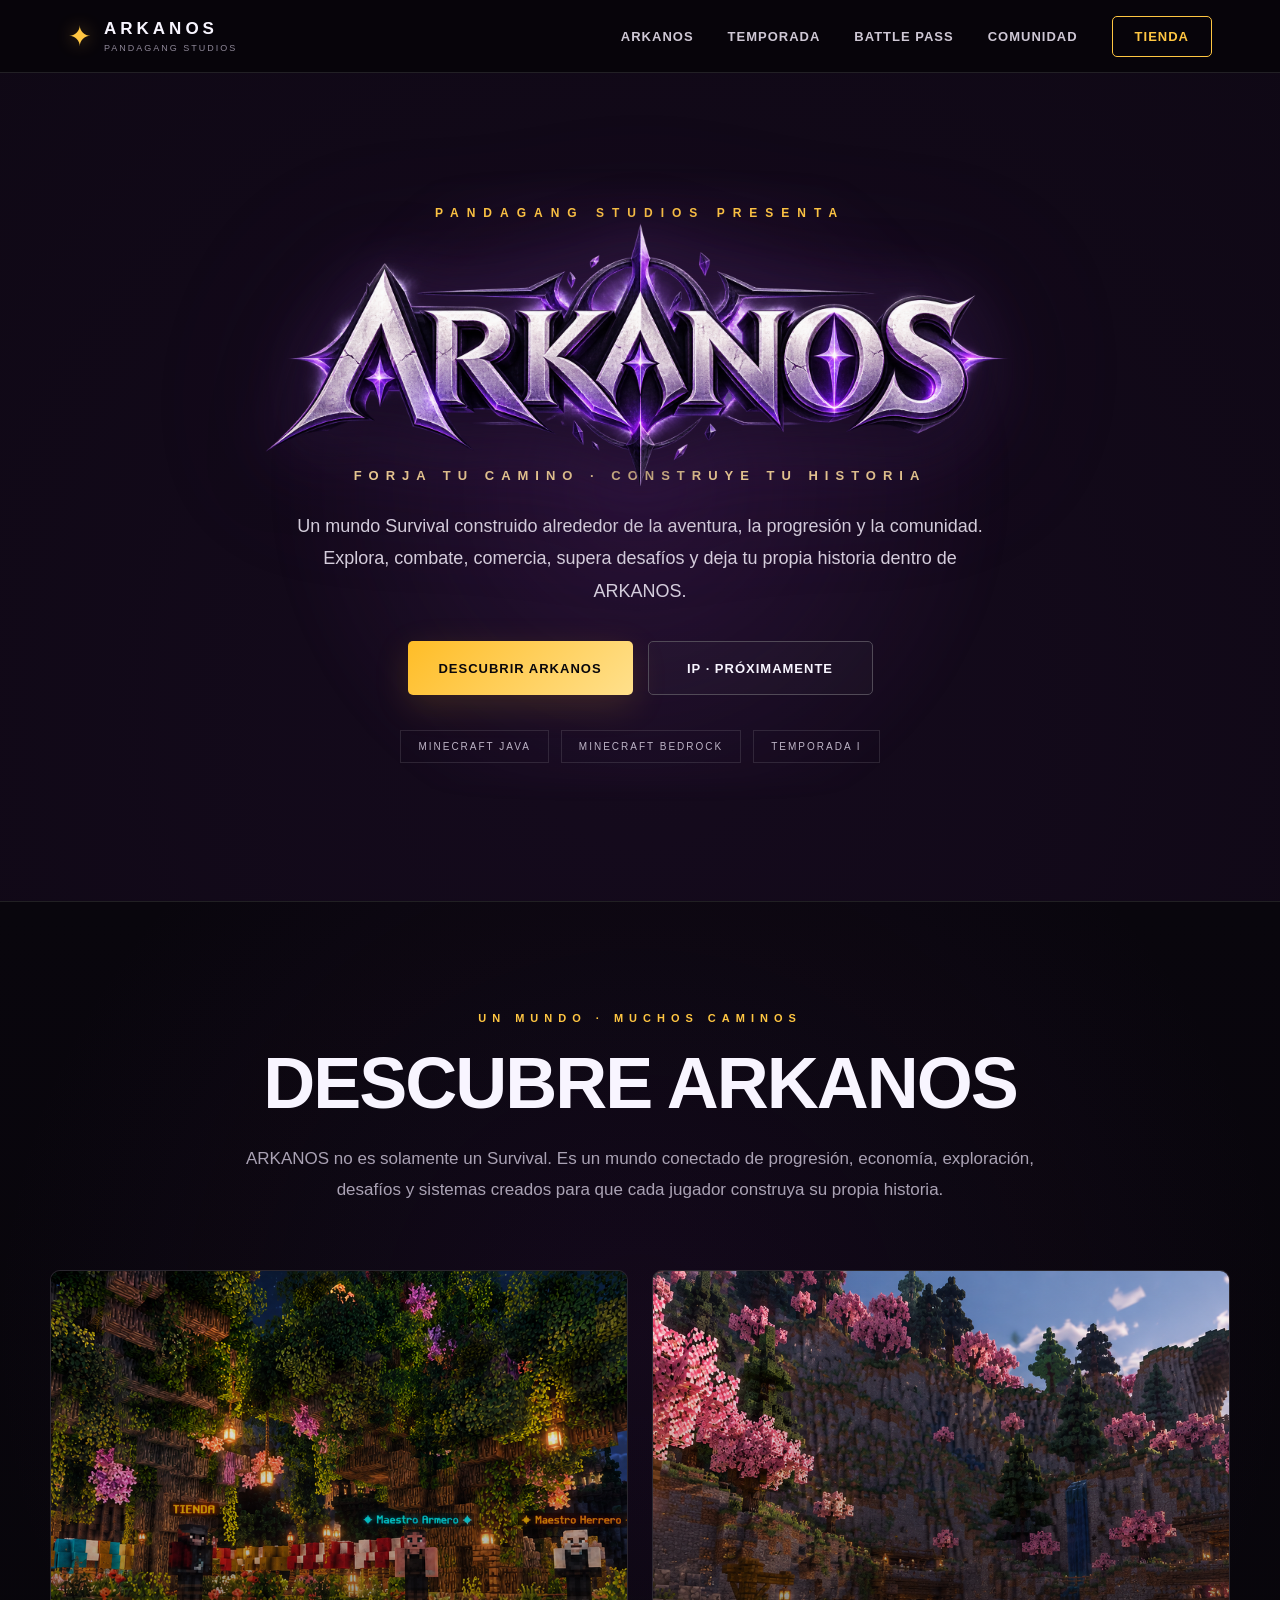
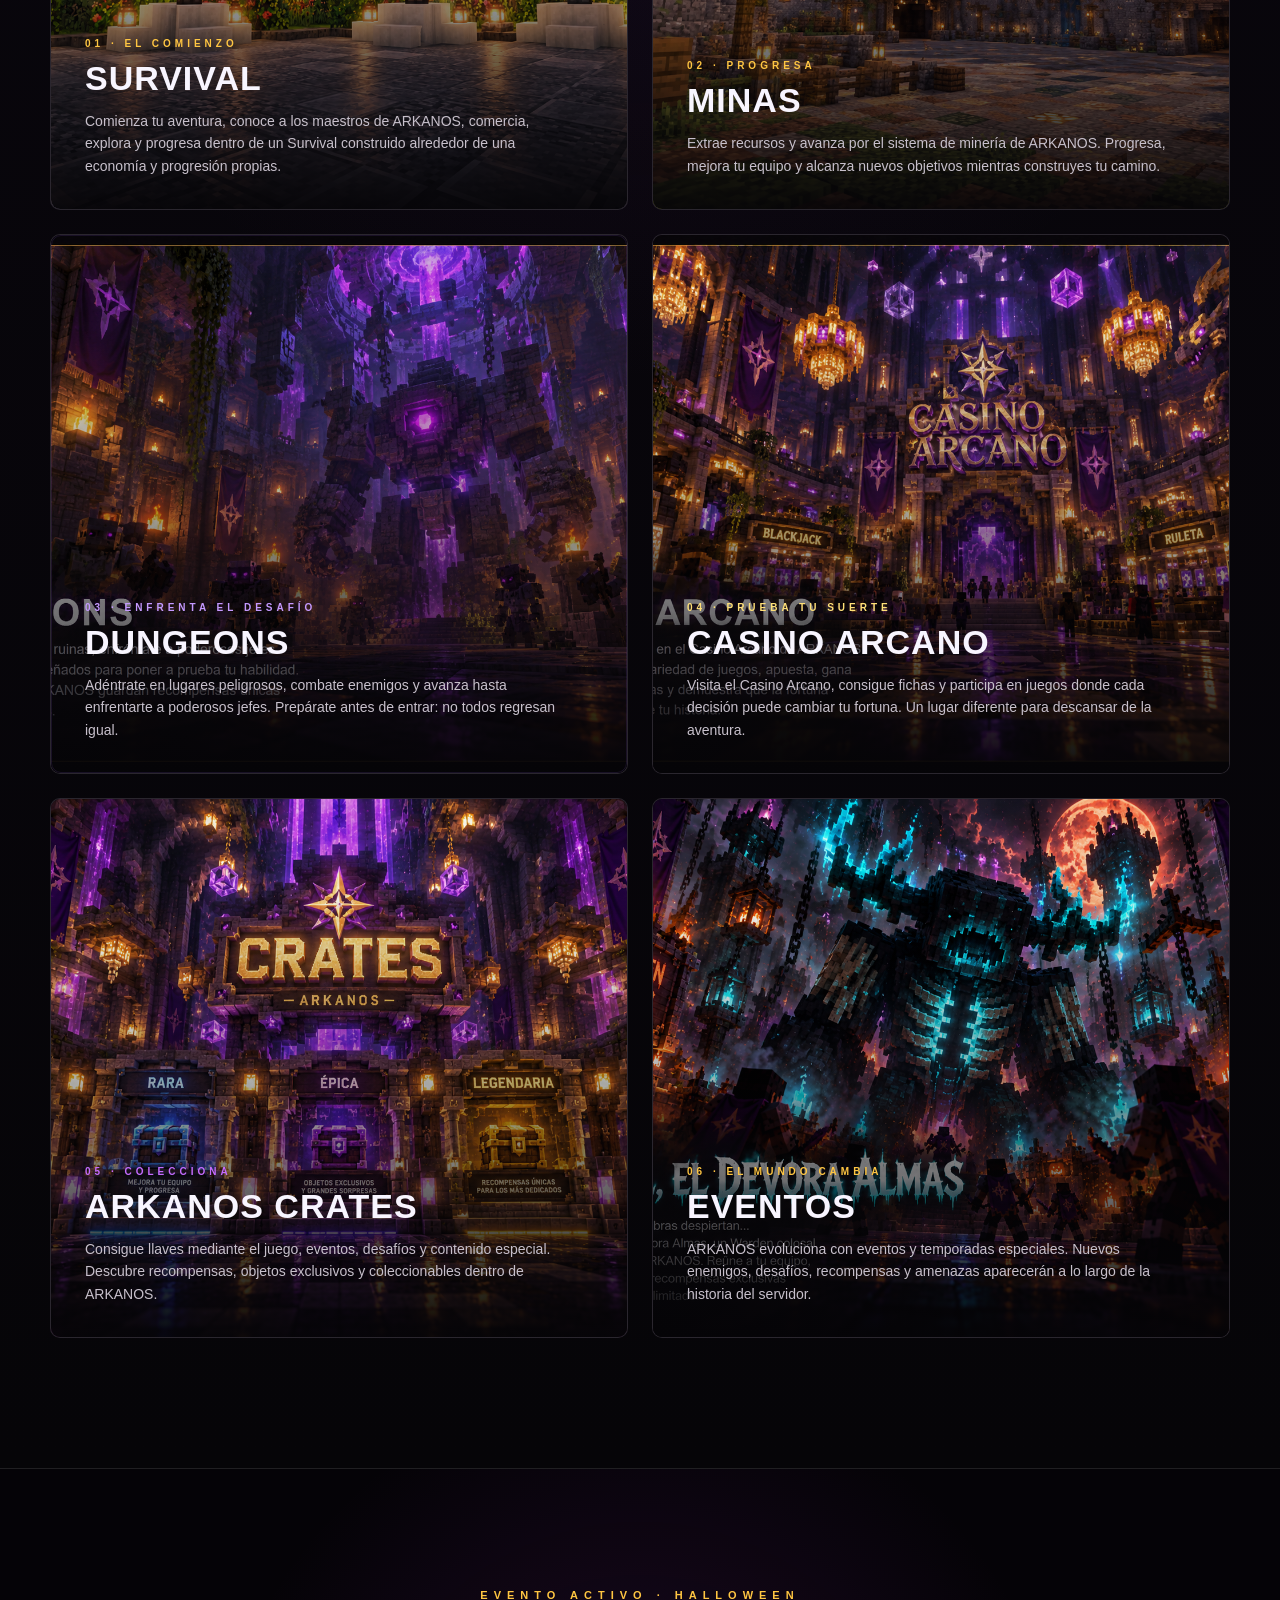
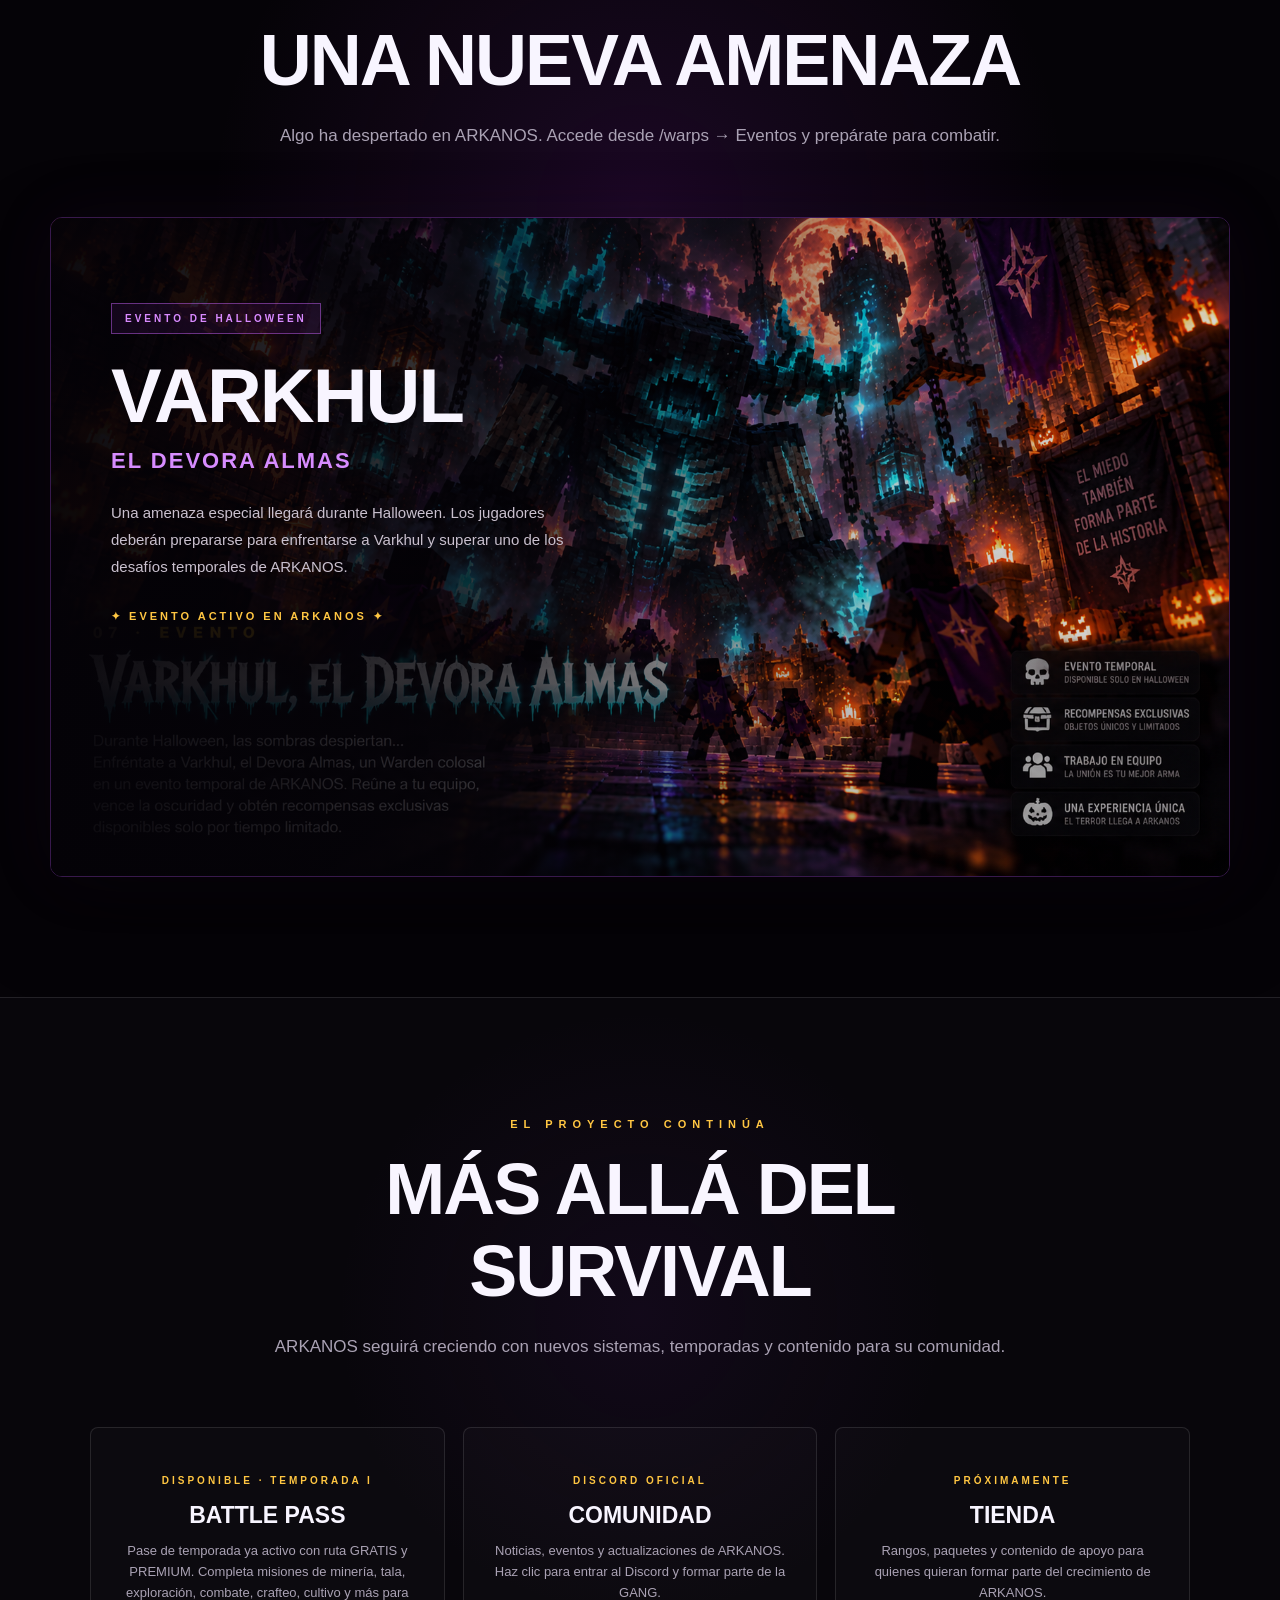
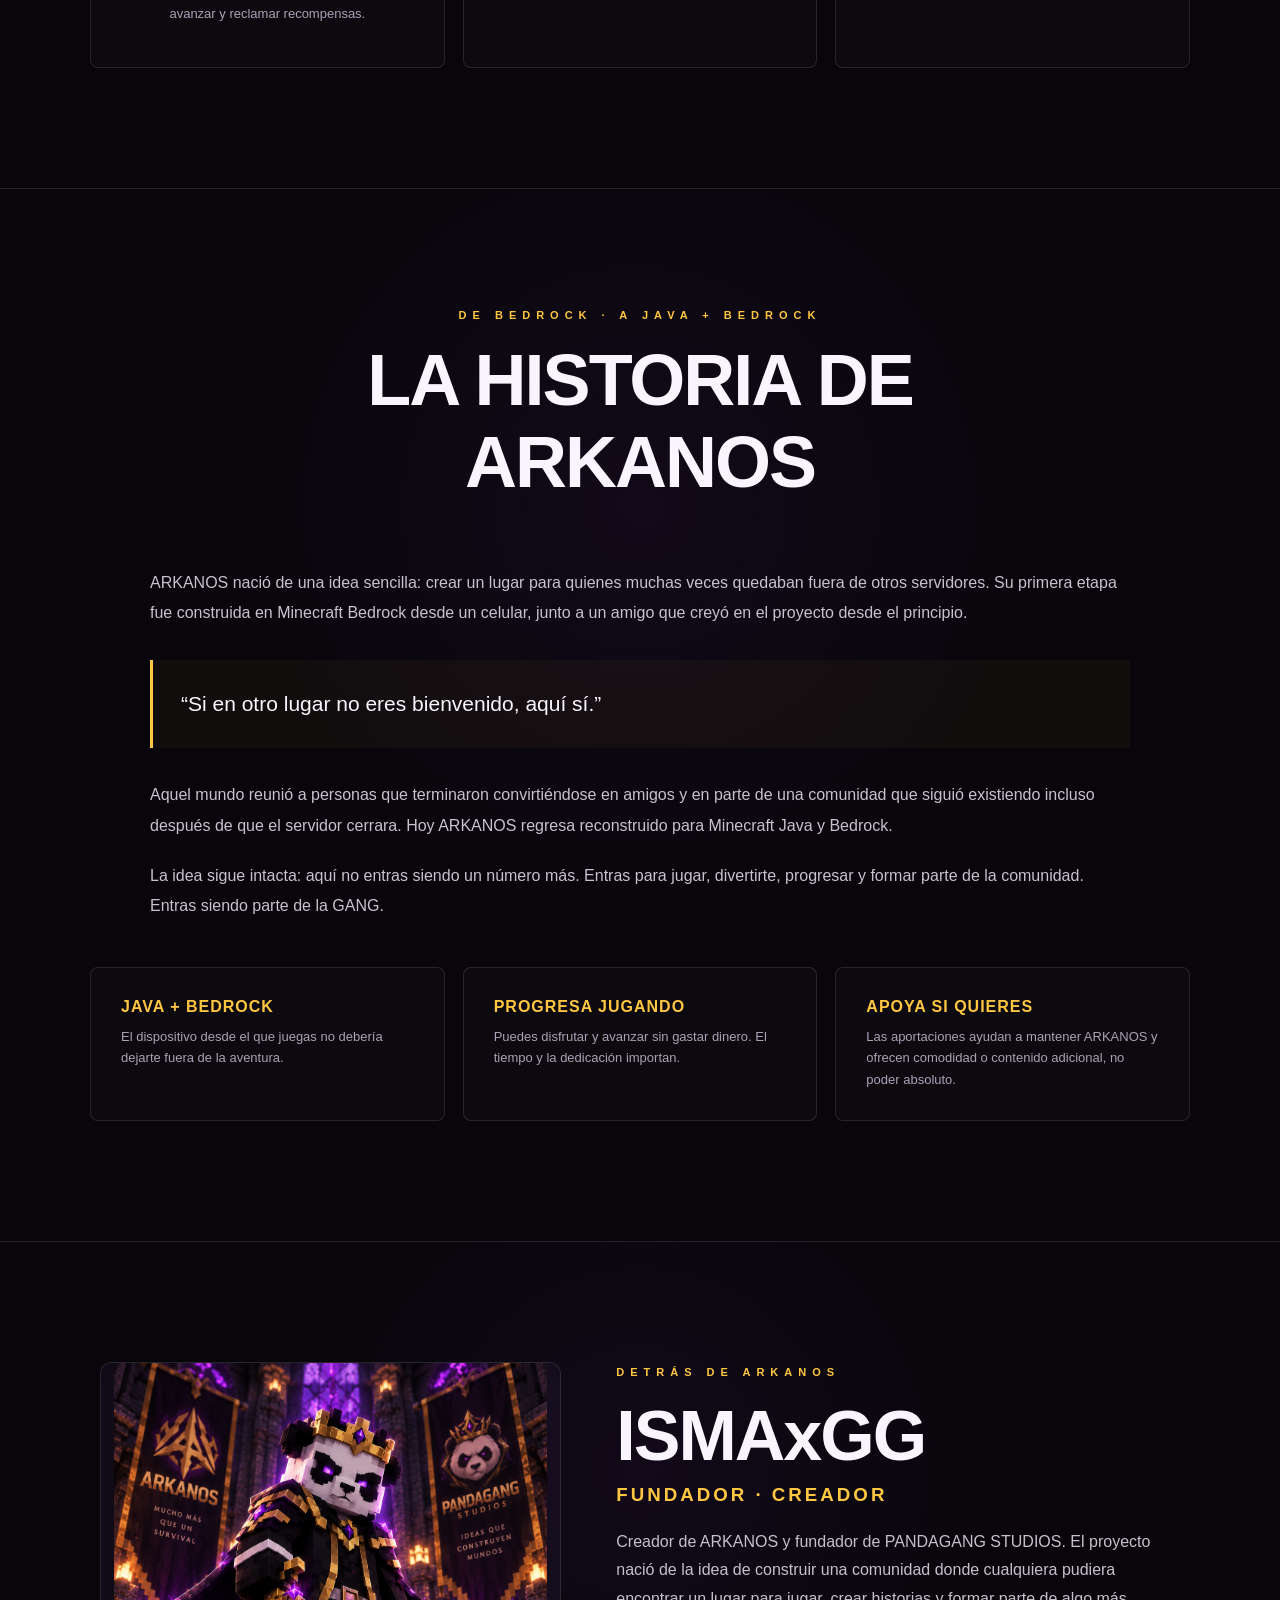
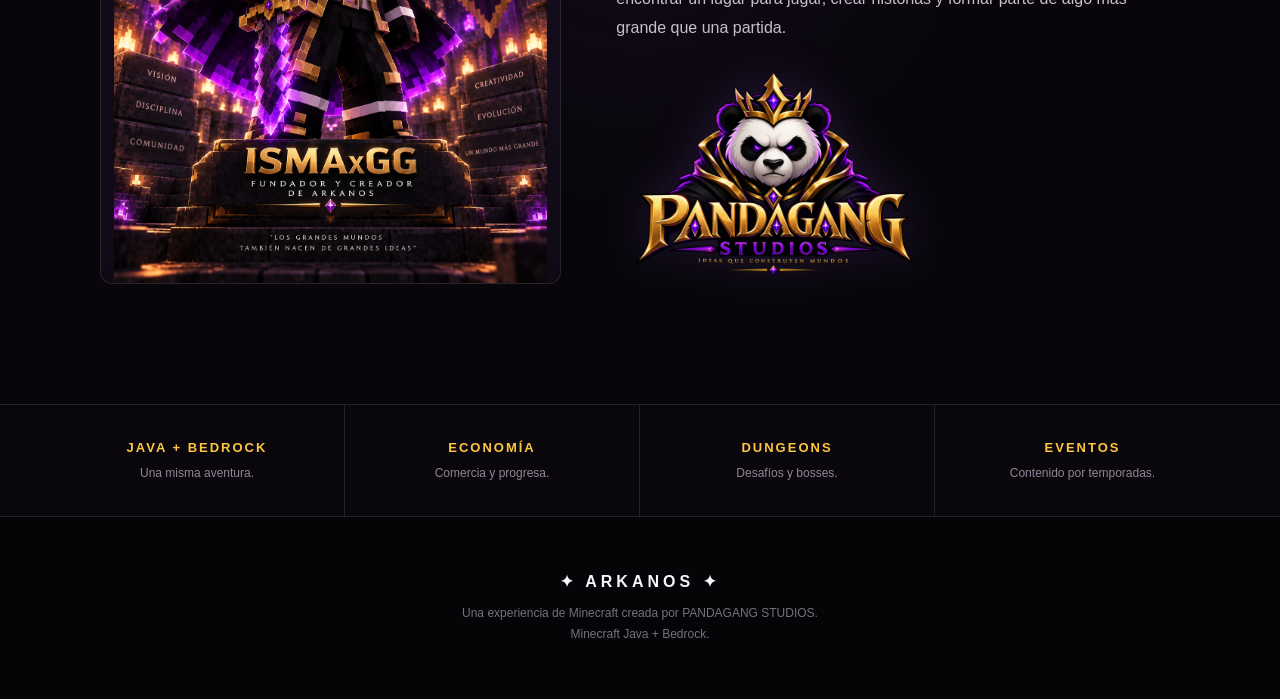
==== commit d024c039: "Update index.html" ====
--- a/index.html
+++ b/index.html
@@ -1199,7 +1199,7 @@
 
         <!-- EVENTOS -->
 
-        <article class="world-card" onclick="document.getElementById('temporada').scrollIntoView()">
+        <article class="world-card" onclick="openInfo('eventos')">
 
           <img
             src="assets/Evento.png"
@@ -1312,32 +1312,28 @@
       <div class="coming-grid">
 
         <div class="coming-card" id="battlepass">
-
-          <span>PRÓXIMAMENTE</span>
-
+          <span>DISPONIBLE · TEMPORADA I</span>
           <h3>BATTLE PASS</h3>
-
           <p>
-            Progresión por temporada con recompensas
-            gratuitas y contenido adicional.
+            Pase de temporada ya activo con ruta GRATIS y PREMIUM.
+            Completa misiones de minería, tala, exploración, combate,
+            crafteo, cultivo y más para avanzar y reclamar recompensas.
           </p>
-
-        </div>
-
-
-        <div class="coming-card" id="comunidad">
-
-          <span>PANDAGANG STUDIOS</span>
-
+        </div>
+
+
+        <a class="coming-card" id="comunidad"
+           href="https://discord.gg/tDvgH5fjKn"
+           target="_blank"
+           rel="noopener noreferrer"
+           style="display:block;text-decoration:none;color:inherit;cursor:pointer;">
+          <span>DISCORD OFICIAL</span>
           <h3>COMUNIDAD</h3>
-
           <p>
-            ARKANOS está siendo construido alrededor
-            de sus jugadores y de una comunidad que
-            crecerá junto al servidor.
+            Noticias, eventos y actualizaciones de ARKANOS.
+            Haz clic para entrar al Discord y formar parte de la GANG.
           </p>
-
-        </div>
+        </a>
 
 
         <div class="coming-card" id="tienda">
@@ -1459,7 +1455,7 @@
           </p>
 
           <img
-            src="assets/PANDAGANG.png"
+            src="assets/PANDAGANGFINAL.png"
             alt="PANDAGANG STUDIOS"
             class="studio-logo"
             loading="lazy"
@@ -1599,6 +1595,20 @@
           <li>Ítems especiales de colección que recibirán nuevos tradeos.</li>
         </ul>
         <p>Acceso: <strong>/warps → Crates</strong>. Los nombres definitivos de las cuatro cajas se añadirán cuando queden confirmados.</p>
+      `,
+
+      eventos: `
+        <span class="tag">06 · EVENTO ACTIVO · HALLOWEEN</span>
+        <h2>VARKHUL, EL DEVORA ALMAS</h2>
+        <p>El evento de Halloween ya está activo. Entra a la zona de Eventos y enfréntate a Varkhul junto a la comunidad.</p>
+        <ul>
+          <li>Accede mediante <strong>/warps → Eventos</strong>.</li>
+          <li>El sistema registra la contribución de daño de los participantes.</li>
+          <li>El Top 1, 2 y 3 recibe las recompensas principales según su contribución.</li>
+          <li>Los demás participantes también reciben una recompensa acorde a su participación.</li>
+          <li>Entre los premios puede haber llaves, Arcas y objetos especiales.</li>
+        </ul>
+        <p>Prepárate antes de entrar: Varkhul es una amenaza especial de temporada.</p>
       `
 
     };
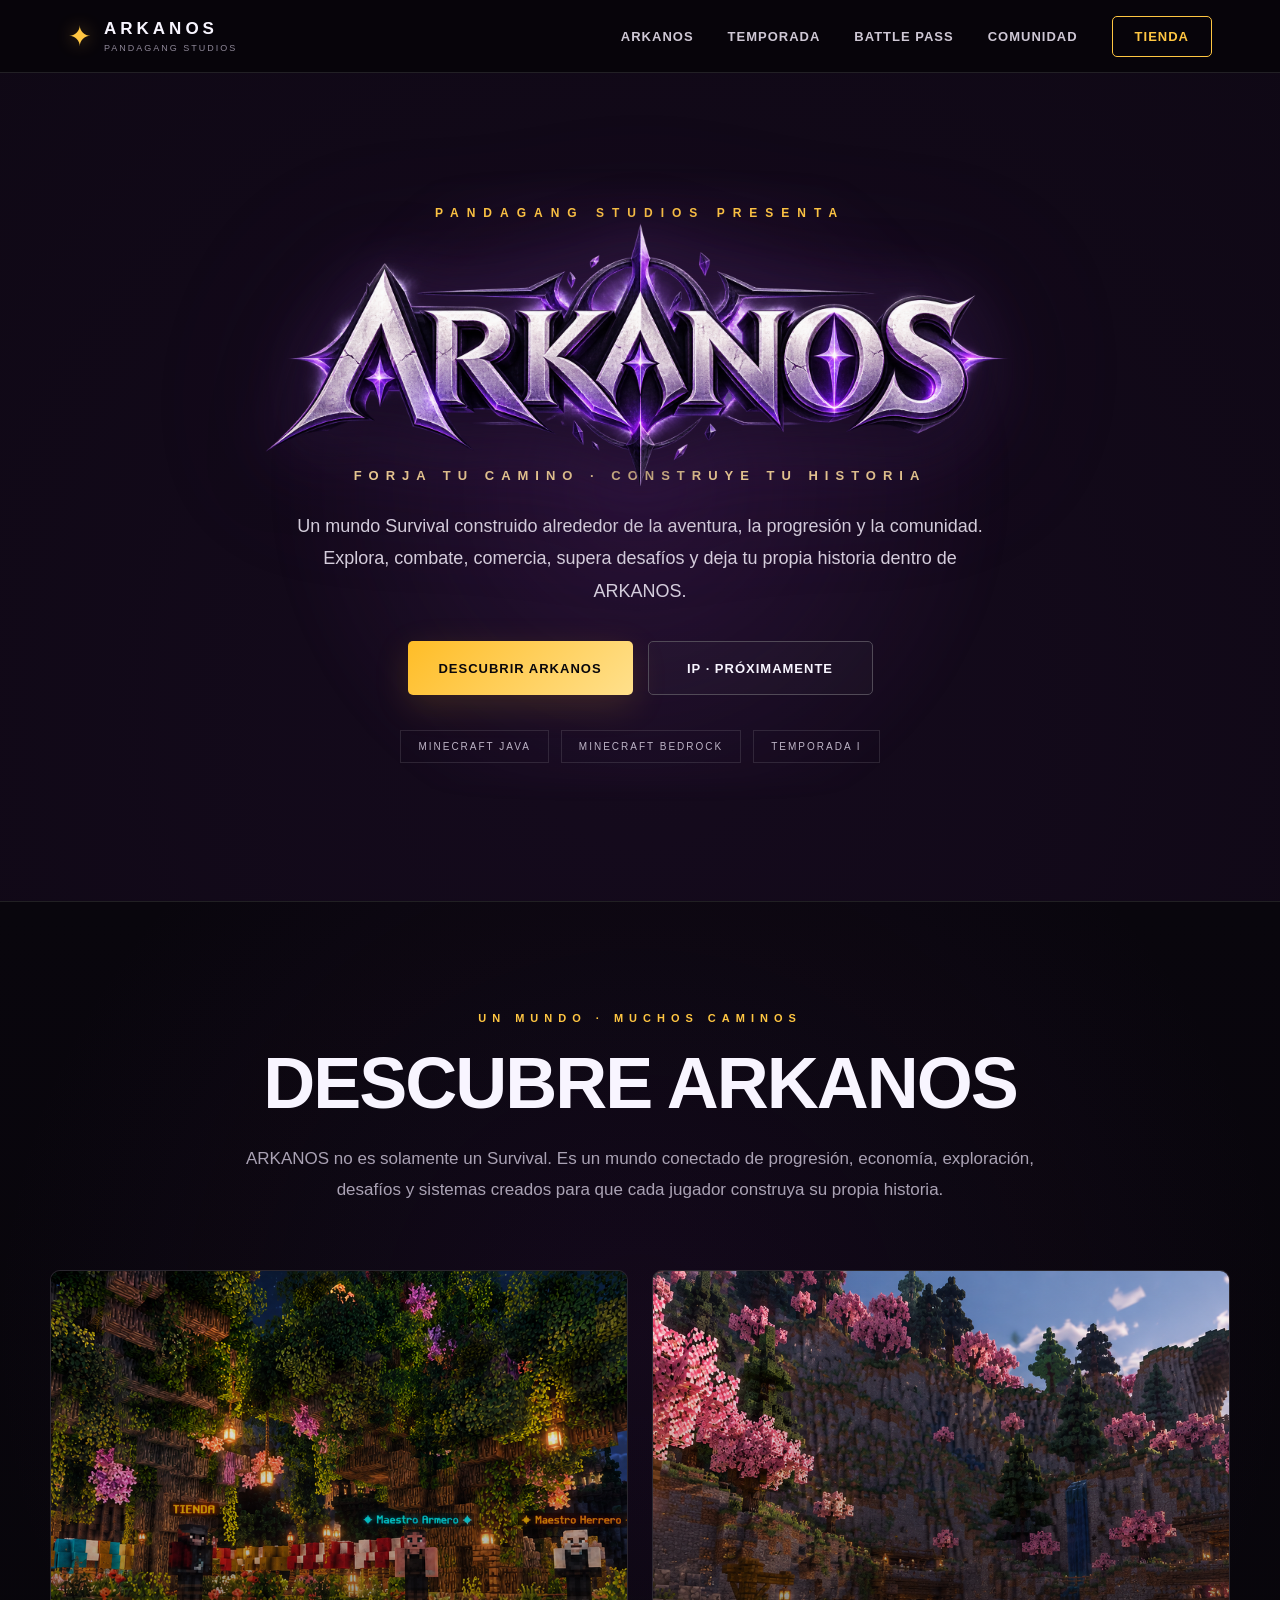
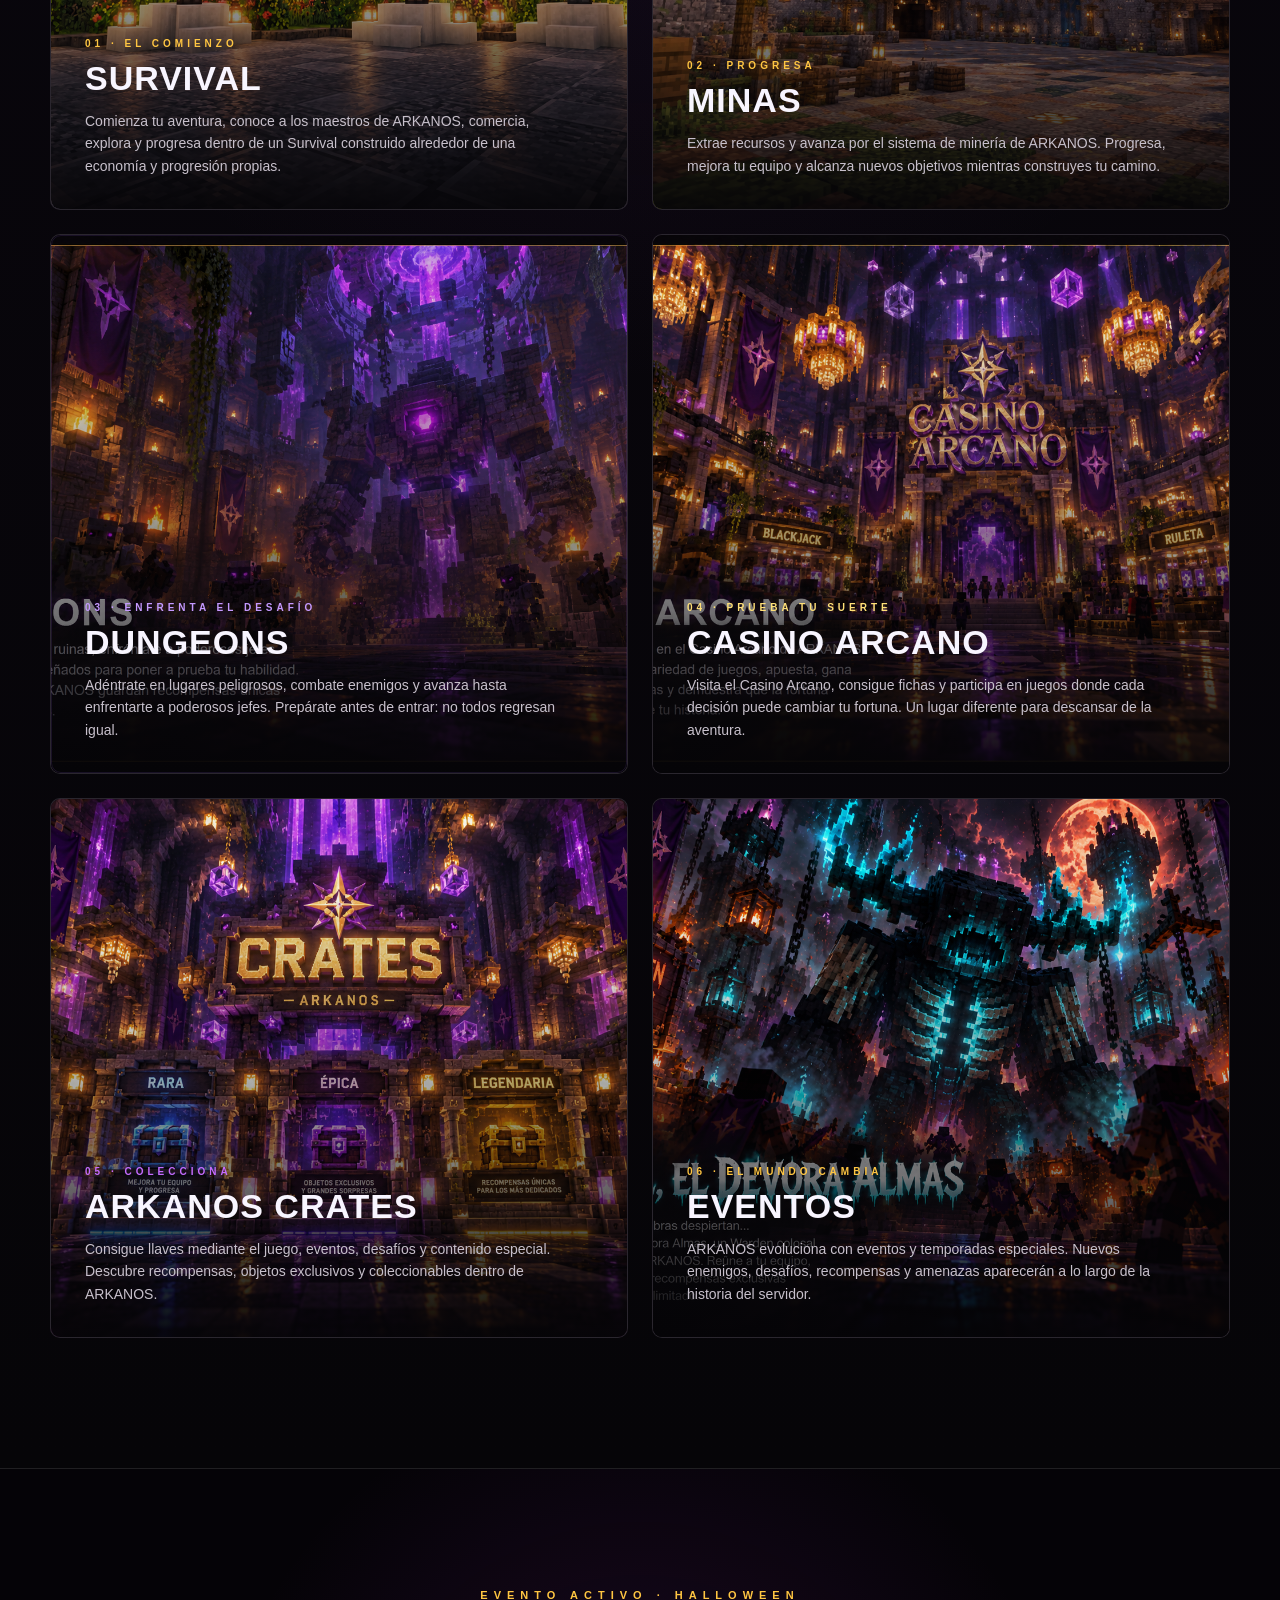
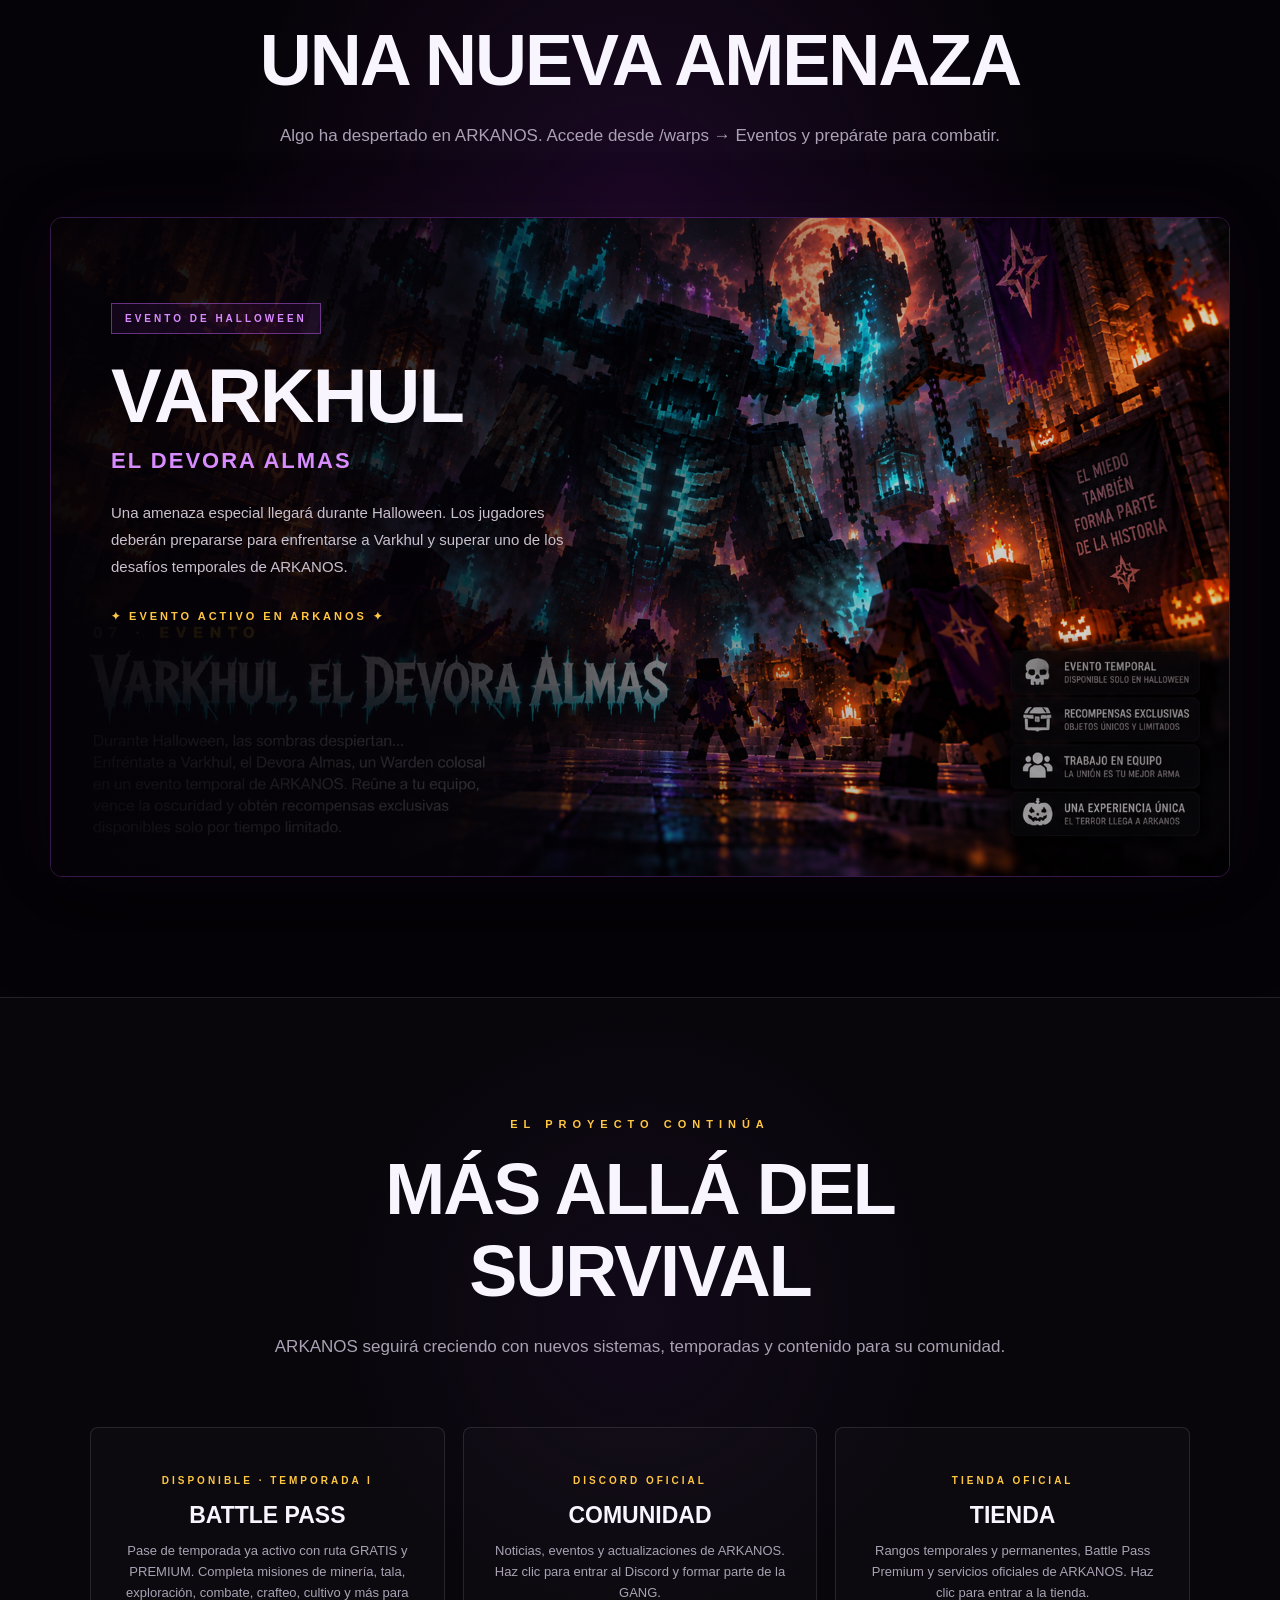
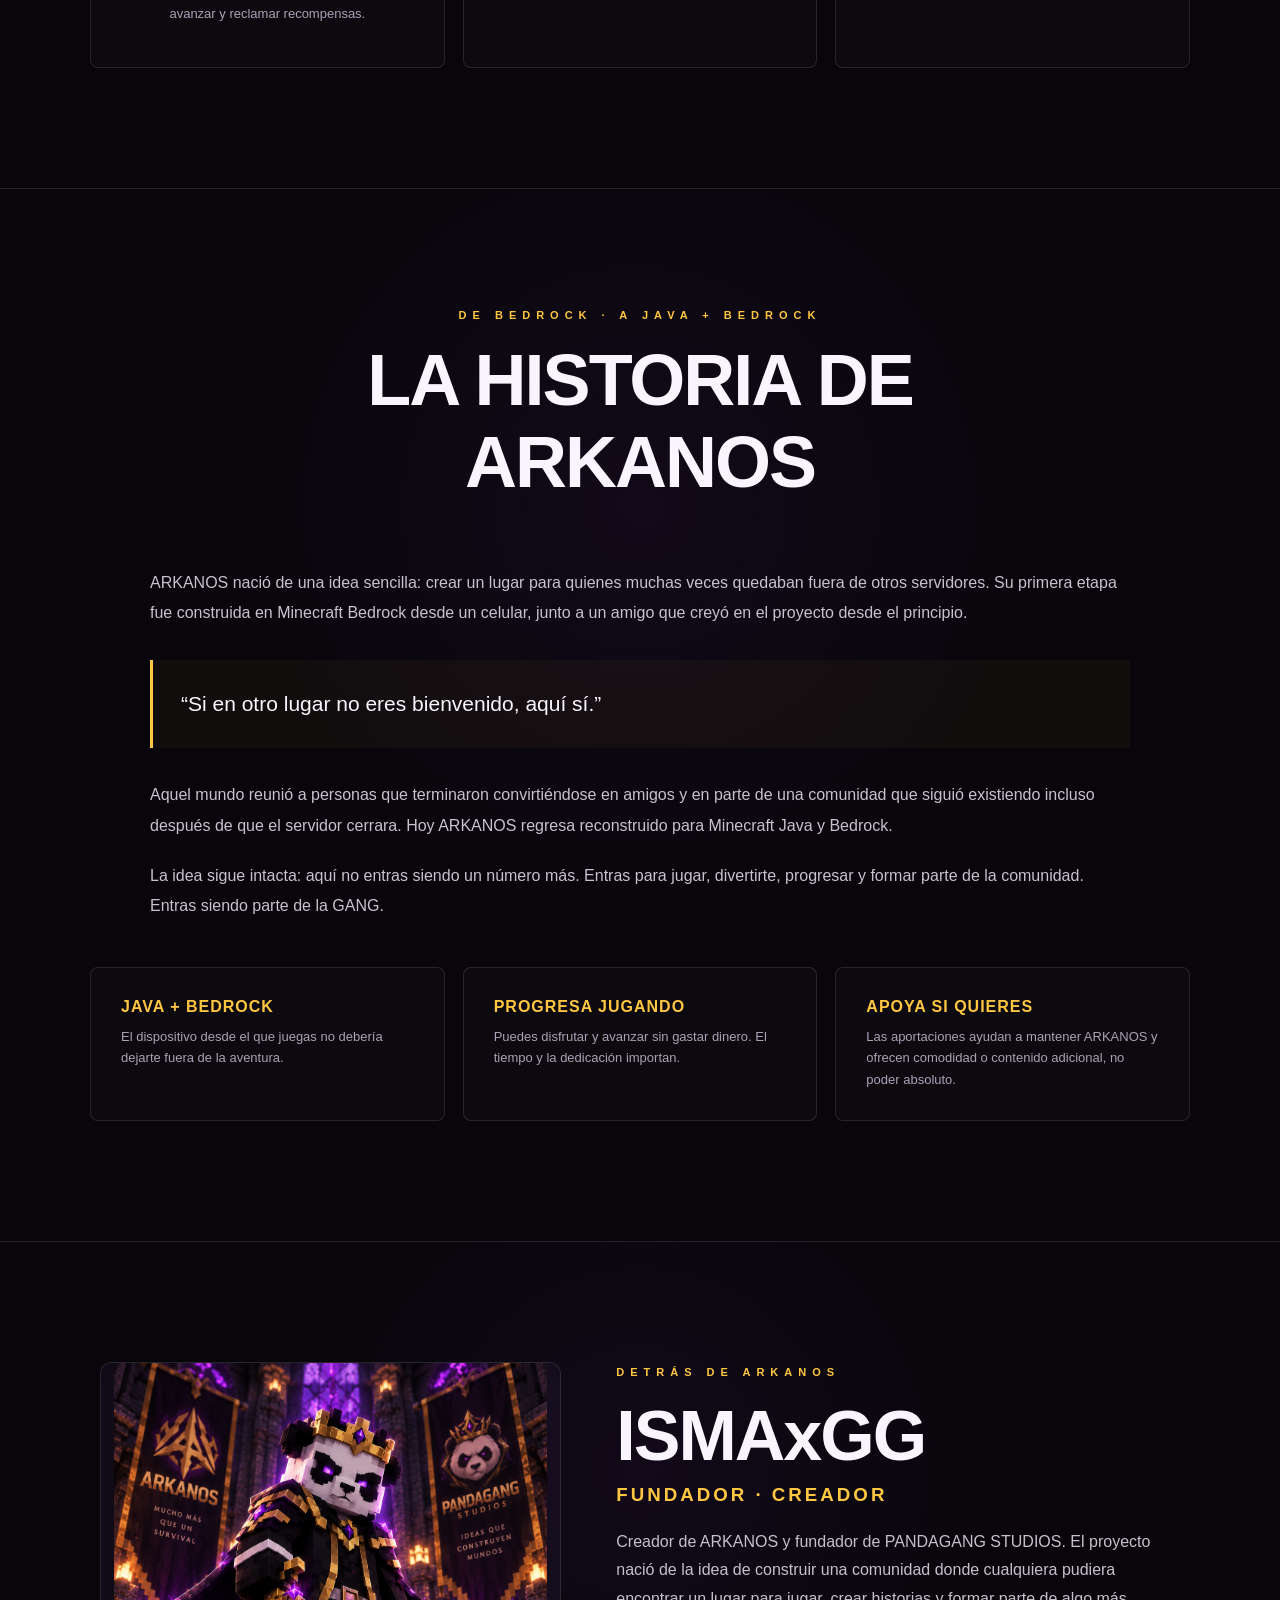
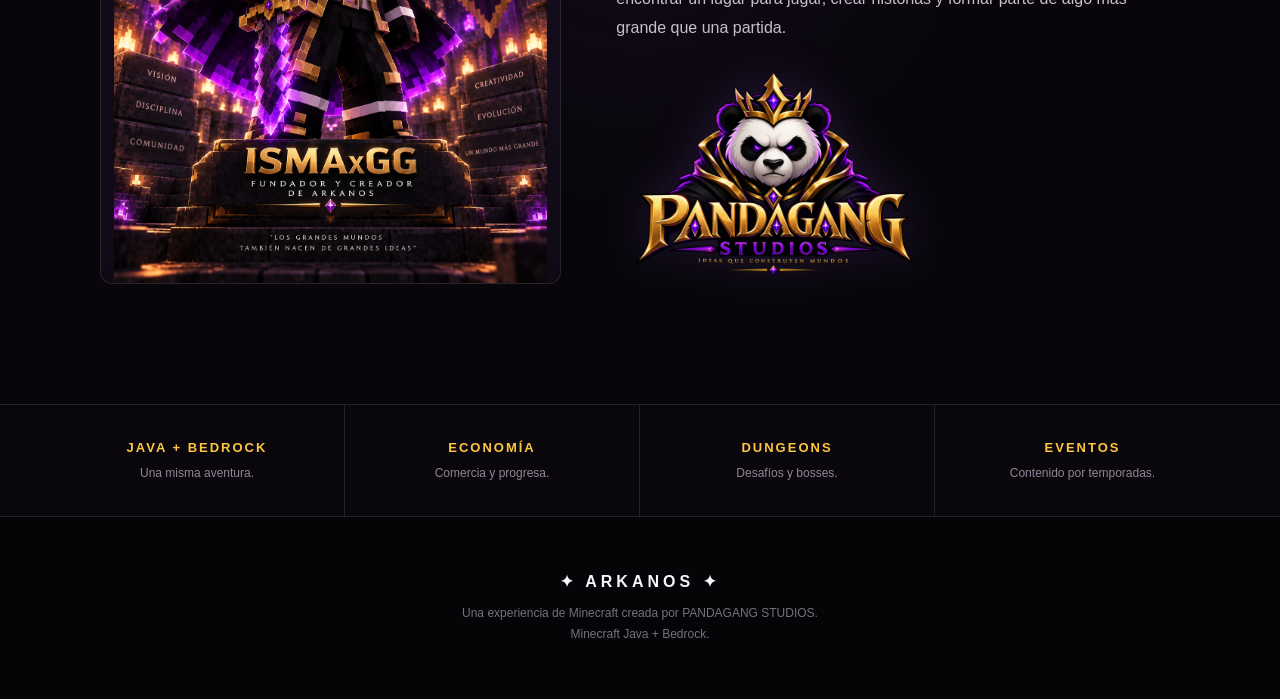
==== commit 09a0bc91: "Update index.html" ====
--- a/index.html
+++ b/index.html
@@ -1323,7 +1323,7 @@
 
 
         <a class="coming-card" id="comunidad"
-           href="https://discord.gg/tDvgH5fjKn"
+           href="https://discord.gg/63b8Gk6kn2"
            target="_blank"
            rel="noopener noreferrer"
            style="display:block;text-decoration:none;color:inherit;cursor:pointer;">
@@ -1336,19 +1336,21 @@
         </a>
 
 
-        <div class="coming-card" id="tienda">
-
-          <span>PRÓXIMAMENTE</span>
-
-          <h3>TIENDA</h3>
-
-          <p>
-            Rangos, paquetes y contenido de apoyo para
-            quienes quieran formar parte del crecimiento
-            de ARKANOS.
-          </p>
-
-        </div>
+        <a class="coming-card" id="tienda"
+   href="tienda.html"
+   style="display:block;text-decoration:none;color:inherit;cursor:pointer;">
+
+  <span>TIENDA OFICIAL</span>
+
+  <h3>TIENDA</h3>
+
+  <p>
+    Rangos temporales y permanentes, Battle Pass Premium
+    y servicios oficiales de ARKANOS.
+    Haz clic para entrar a la tienda.
+  </p>
+
+</a>
 
       </div>
 
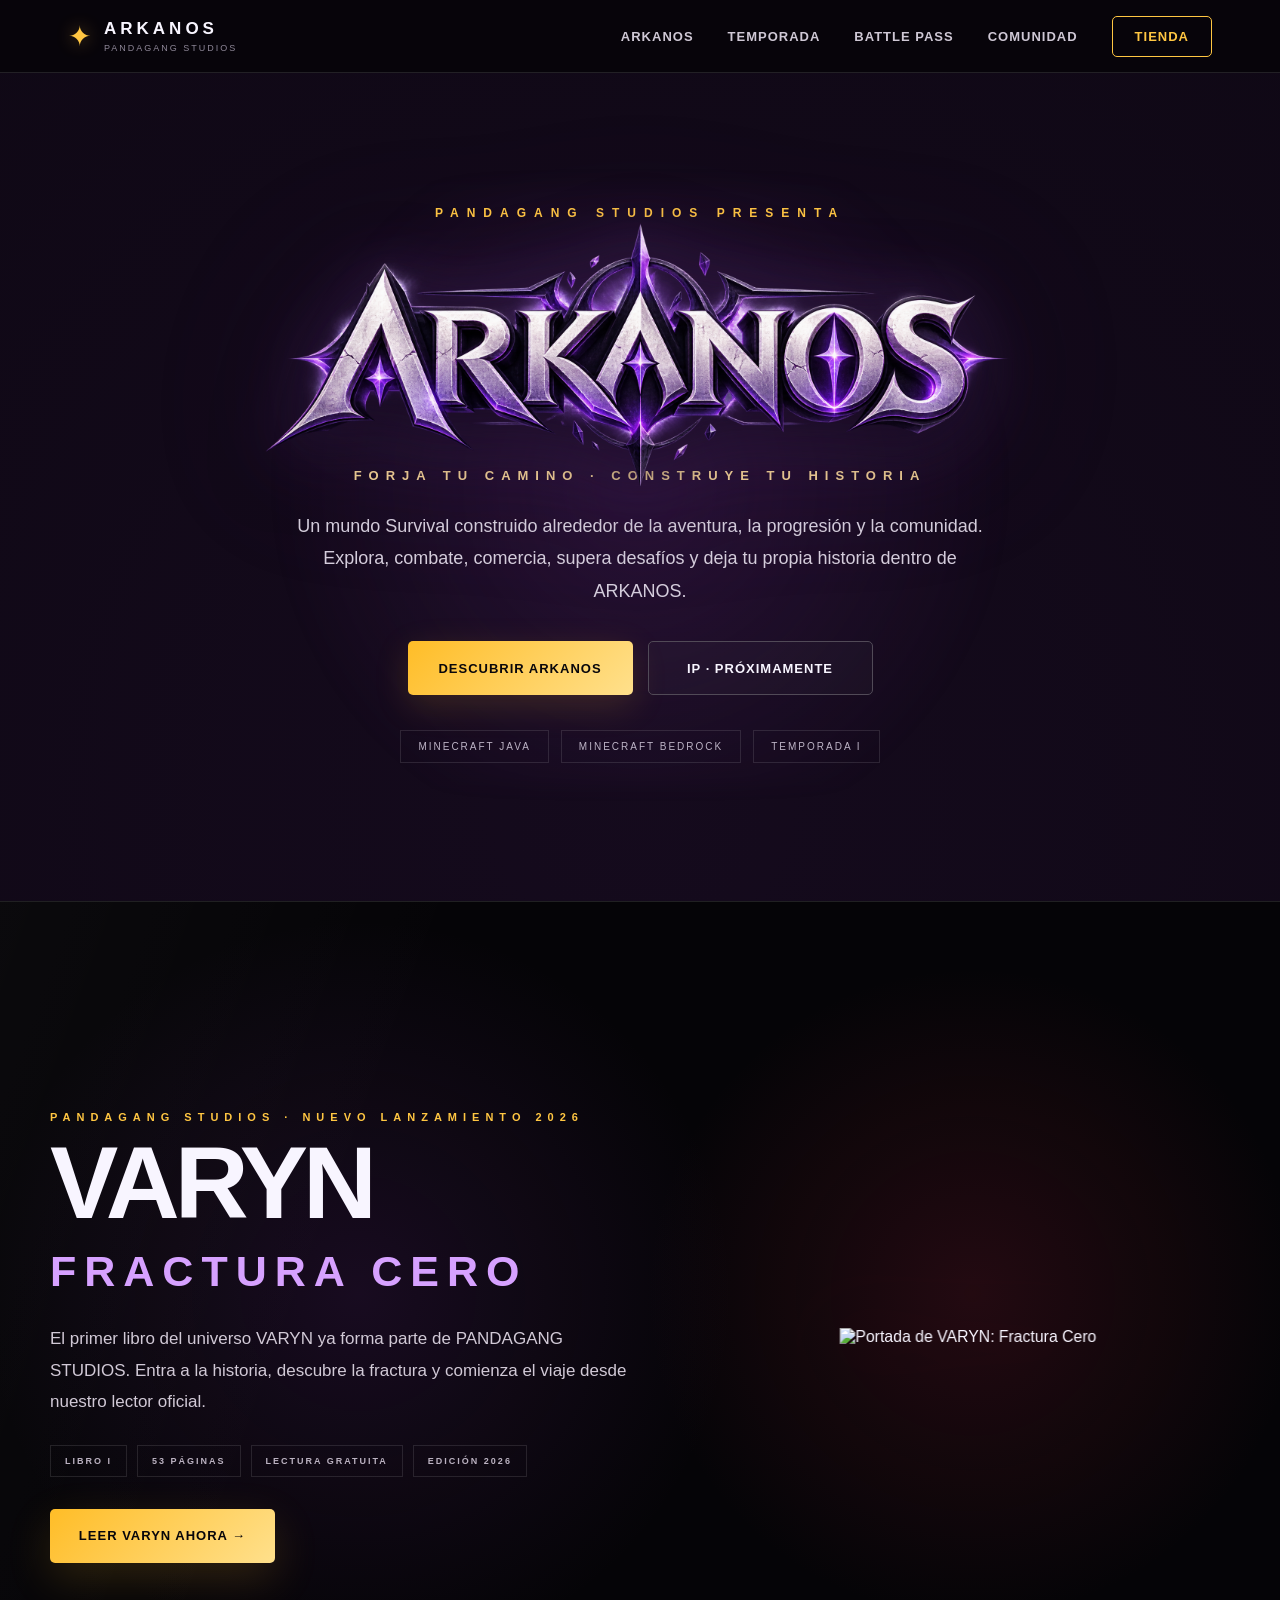
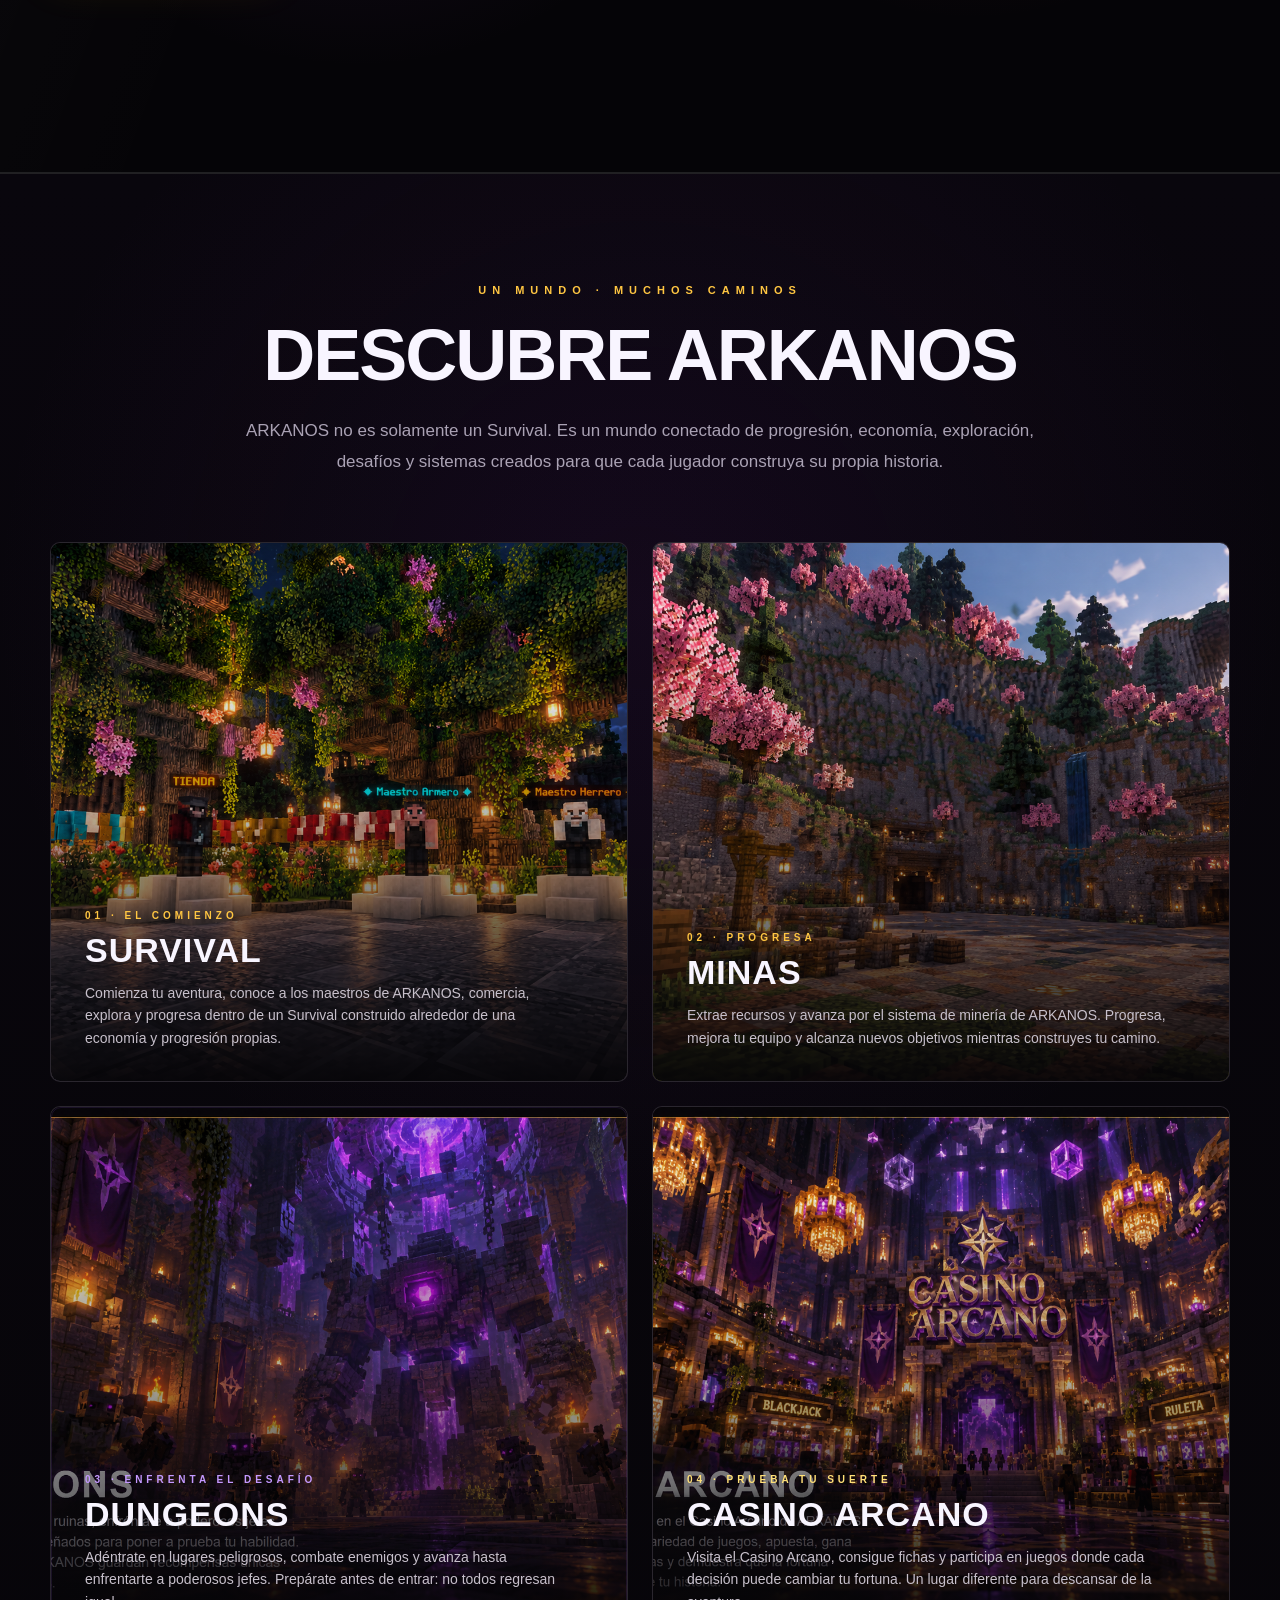
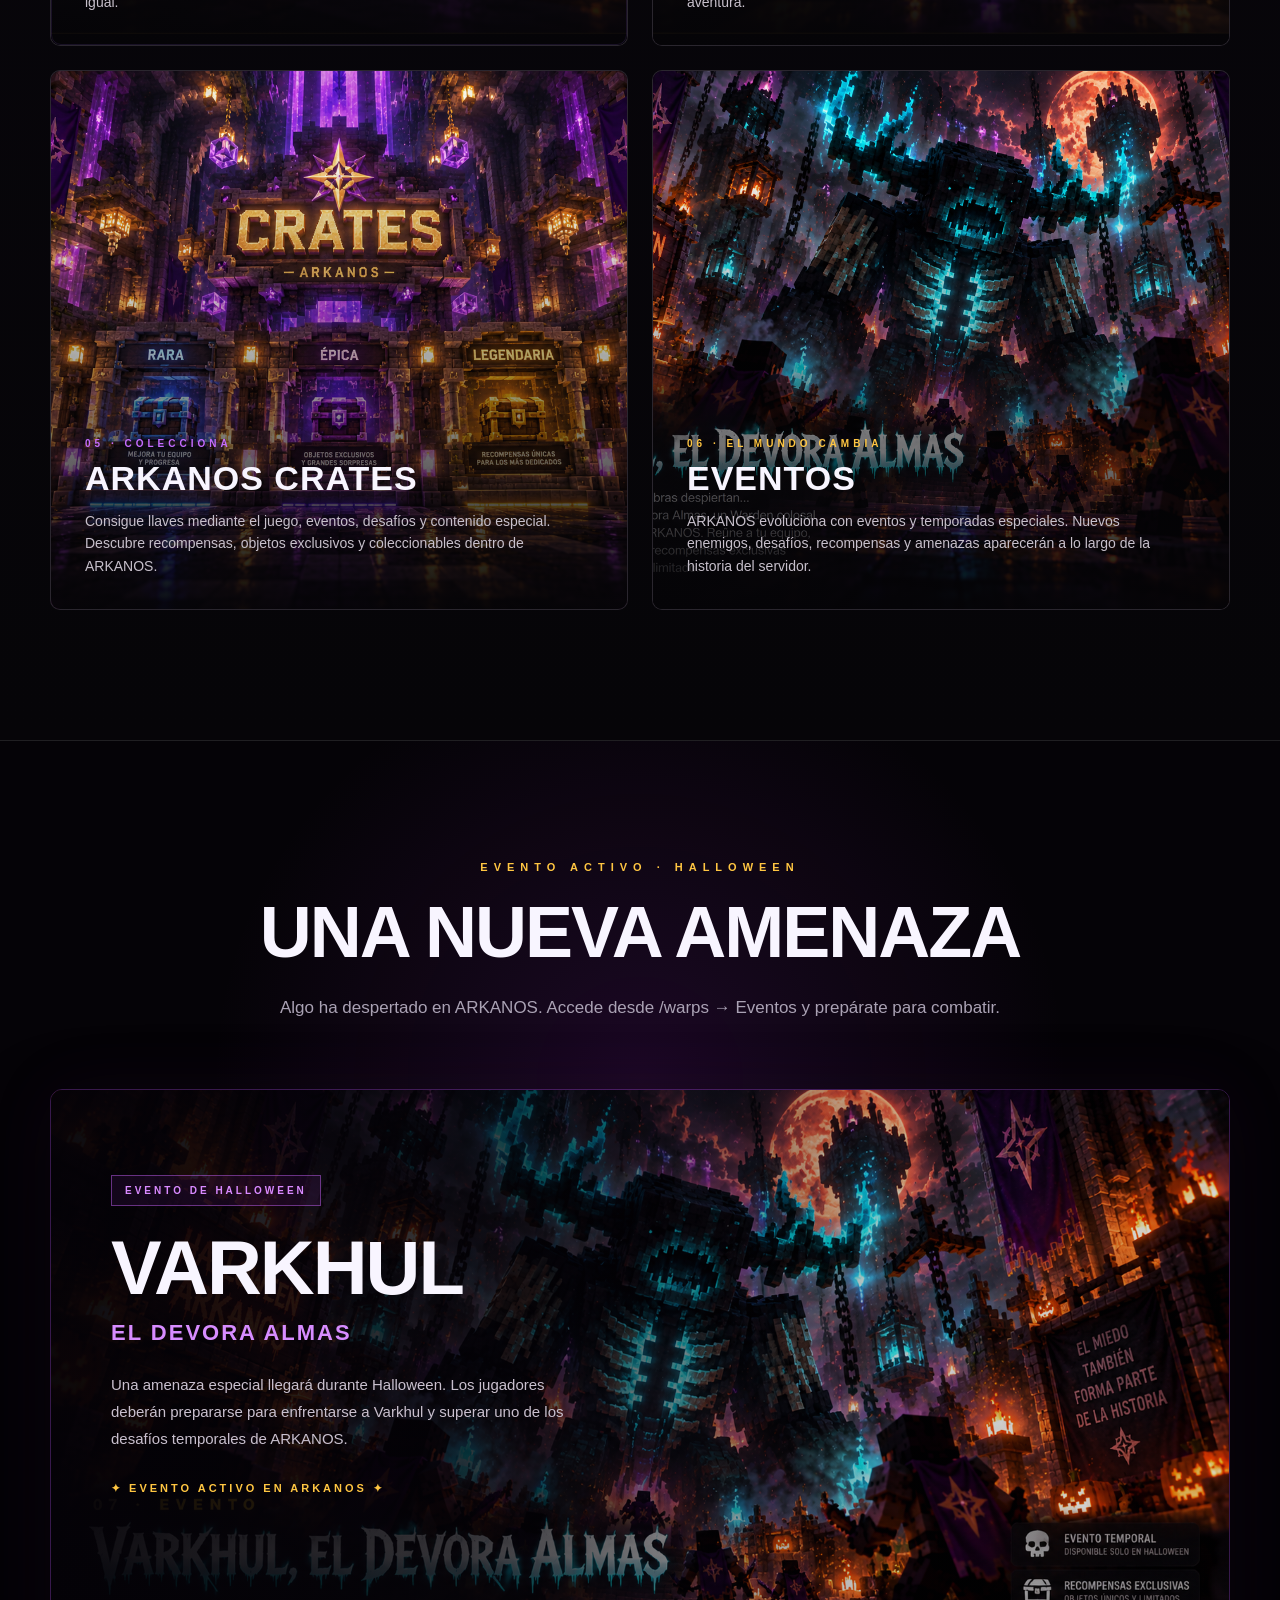
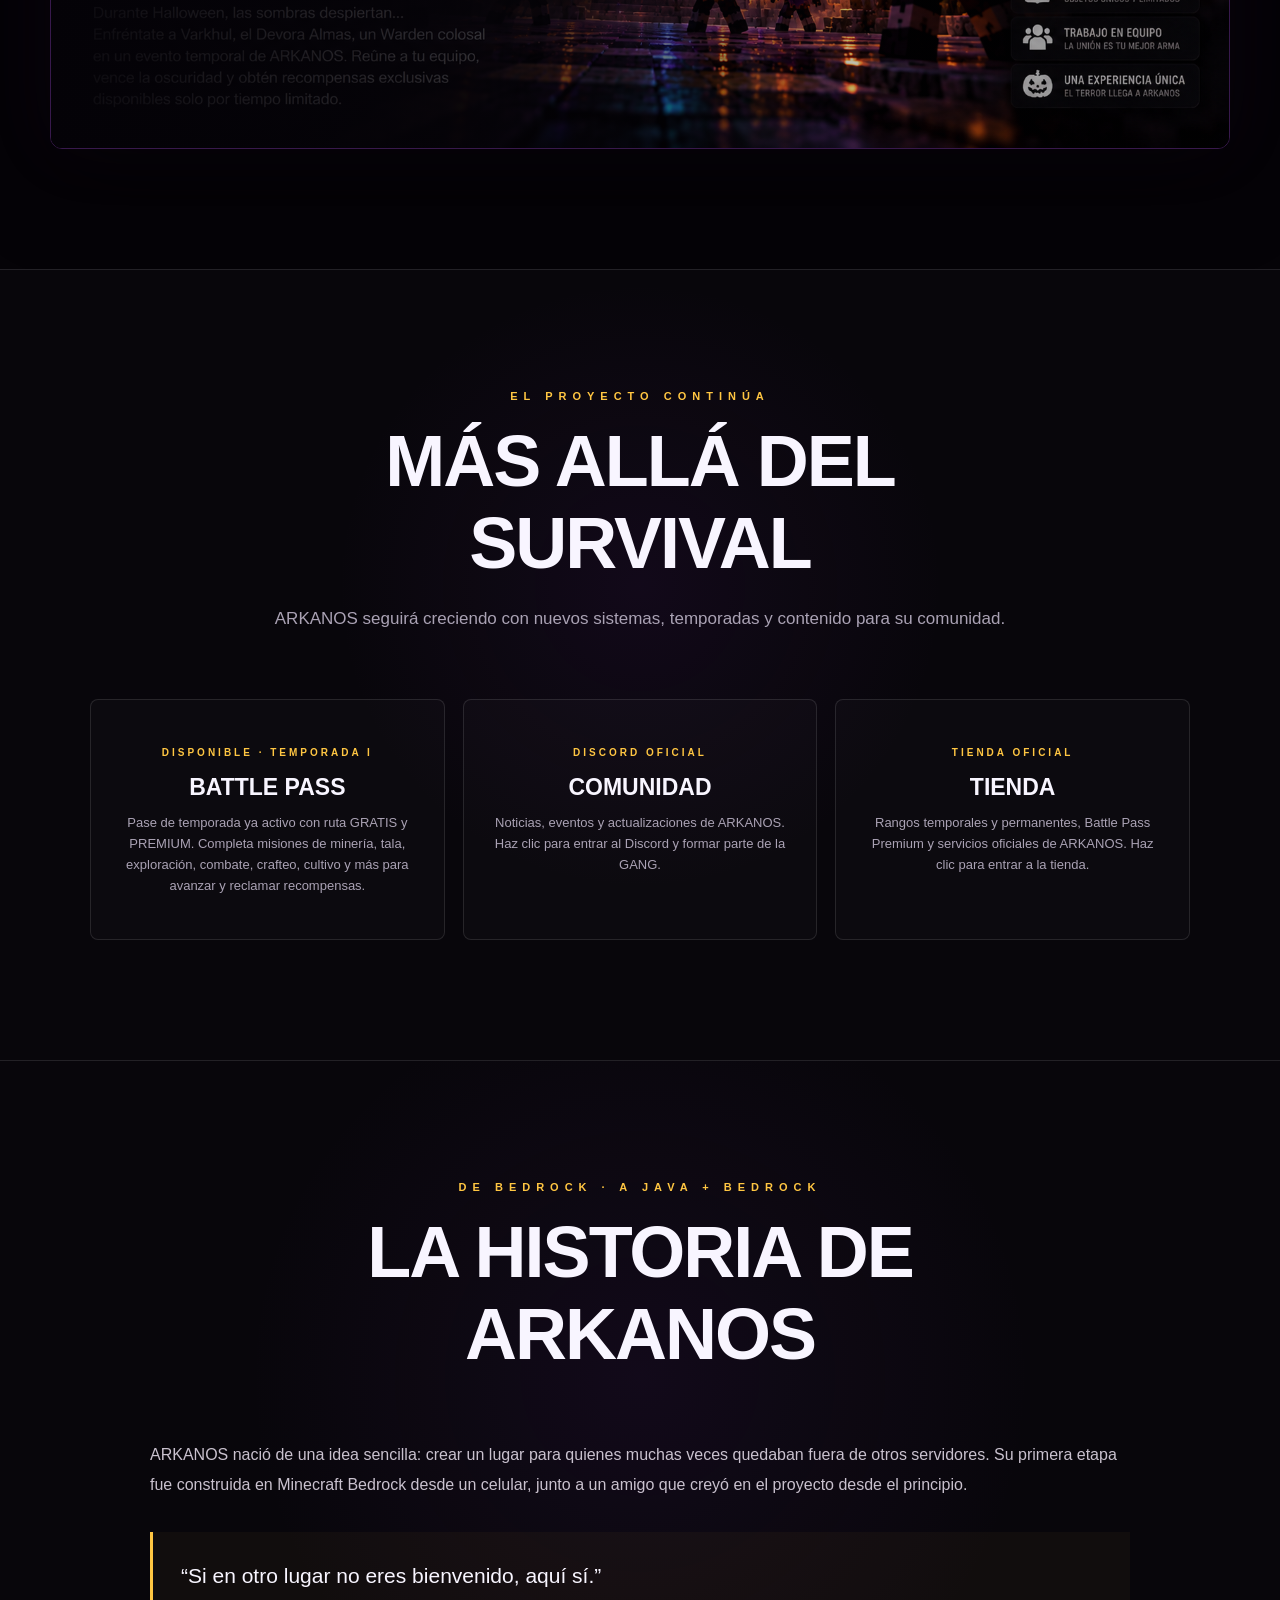
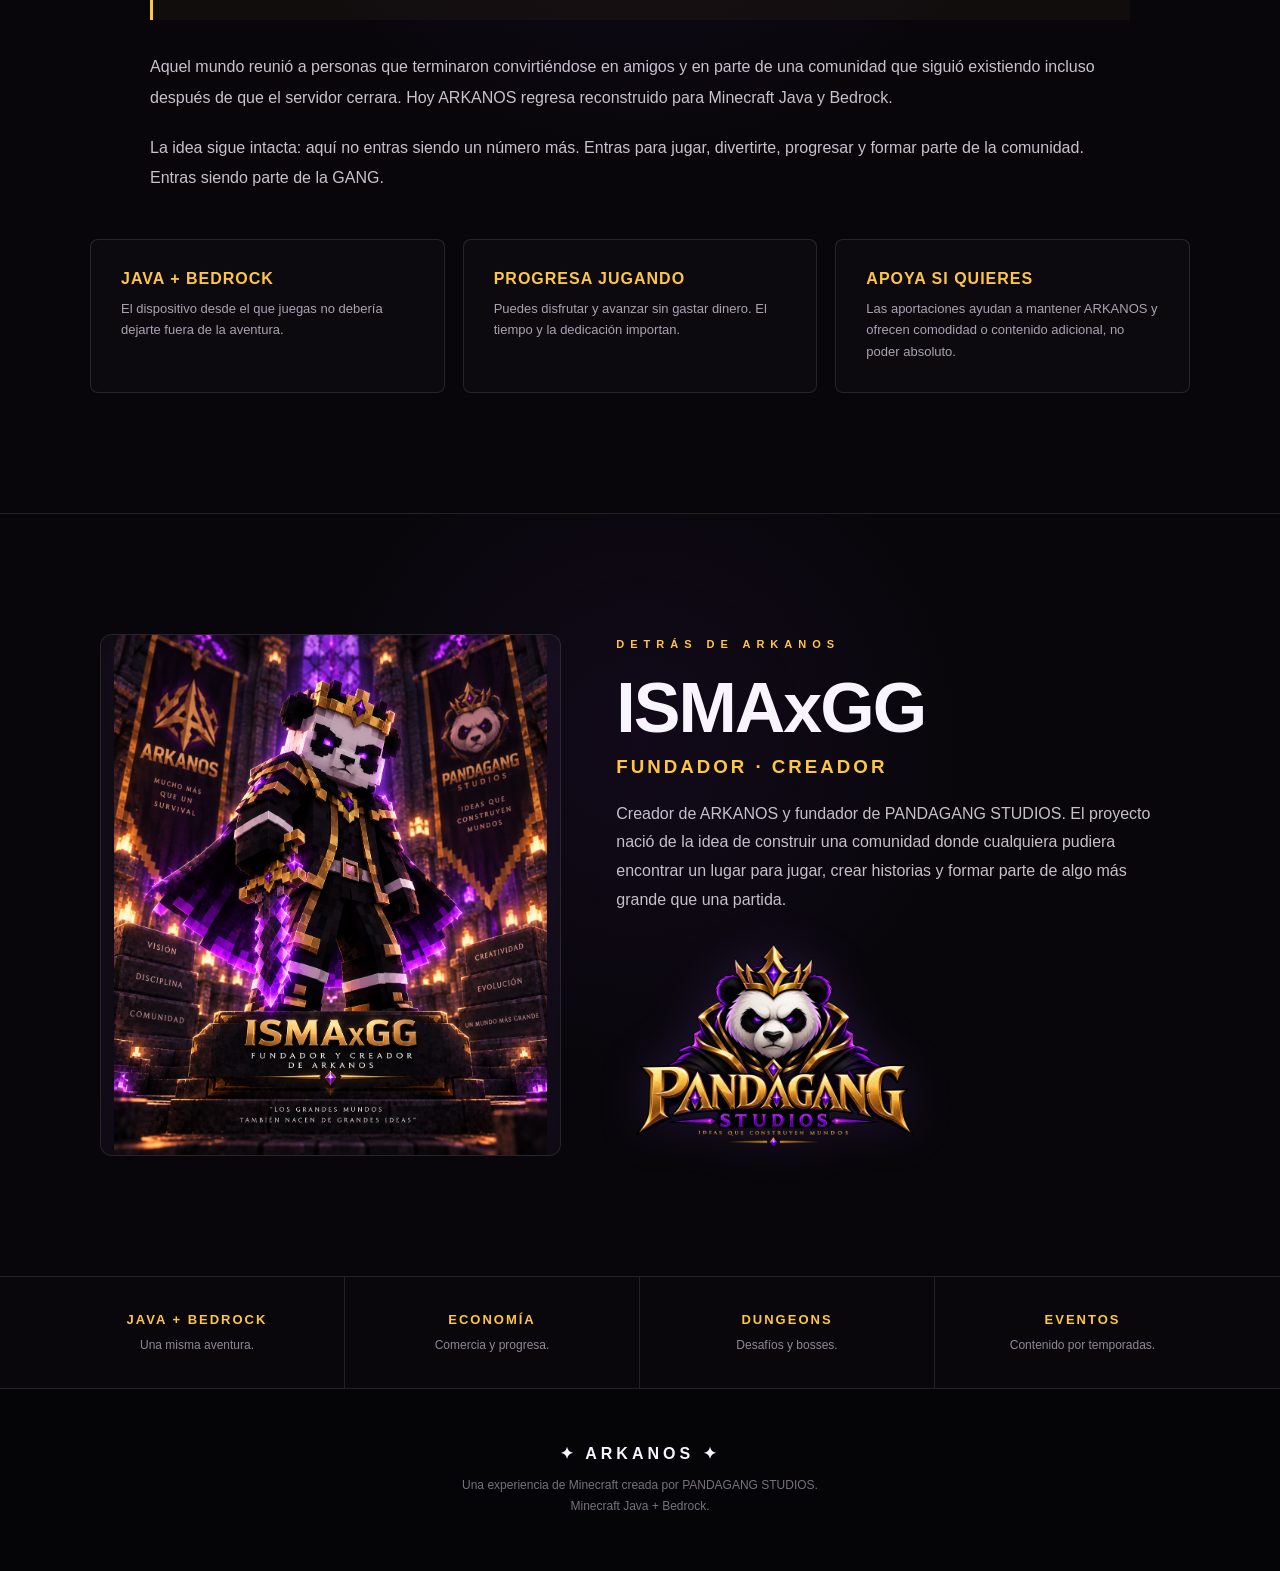
==== commit 0fd4ff0d: "Update index.html" ====
--- a/index.html
+++ b/index.html
@@ -818,6 +818,24 @@
 
     .modal-box strong { color:var(--gold-light); }
 
+
+    /* VARYN · LANZAMIENTO EDITORIAL */
+    .varyn-launch { position:relative; overflow:hidden; padding:110px 24px; border-top:1px solid var(--border); border-bottom:1px solid var(--border); background:radial-gradient(circle at 76% 45%,rgba(142,32,52,.22),transparent 30%),radial-gradient(circle at 28% 45%,rgba(112,46,145,.18),transparent 36%),#050407; }
+    .varyn-launch::before { content:""; position:absolute; inset:0; background:linear-gradient(110deg,rgba(255,255,255,.025),transparent 30%); pointer-events:none; }
+    .varyn-wrap { position:relative; z-index:1; max-width:1180px; margin:auto; display:grid; grid-template-columns:1.05fr .95fr; gap:75px; align-items:center; }
+    .varyn-kicker { color:var(--gold); font-size:11px; font-weight:900; letter-spacing:6px; margin-bottom:18px; }
+    .varyn-copy h2 { font-size:clamp(58px,8vw,104px); line-height:.82; letter-spacing:-5px; }
+    .varyn-copy h3 { margin-top:22px; color:#d6a1ff; font-size:clamp(25px,4vw,43px); letter-spacing:8px; }
+    .varyn-copy p { max-width:610px; margin-top:27px; color:#d1c9d6; font-size:17px; line-height:1.85; }
+    .varyn-meta { display:flex; flex-wrap:wrap; gap:10px; margin-top:27px; }
+    .varyn-meta span { border:1px solid var(--border); padding:10px 14px; color:#bbb2c1; font-size:9px; font-weight:900; letter-spacing:2px; }
+    .varyn-actions { display:flex; flex-wrap:wrap; gap:13px; margin-top:32px; }
+    .varyn-read { background:linear-gradient(135deg,#ffbd27,#ffe08c); color:#08060a; box-shadow:0 15px 45px rgba(255,190,39,.16); }
+    .varyn-read:hover { transform:translateY(-3px) scale(1.015); box-shadow:0 20px 60px rgba(255,190,39,.25); }
+    .varyn-visual { min-height:650px; display:flex; align-items:center; justify-content:center; perspective:1400px; }
+    .varyn-cover { width:min(420px,88%); max-height:650px; object-fit:contain; transform:rotateY(-9deg) rotateX(2deg); filter:drop-shadow(35px 38px 40px rgba(0,0,0,.72)) drop-shadow(0 0 35px rgba(167,54,74,.20)); transition:.55s ease; }
+    .varyn-cover:hover { transform:rotateY(-2deg) rotateX(0) translateY(-8px) scale(1.025); filter:drop-shadow(28px 42px 48px rgba(0,0,0,.78)) drop-shadow(0 0 48px rgba(166,108,255,.24)); }
+
     /* =========================
        RESPONSIVE
     ========================= */
@@ -827,6 +845,12 @@
       nav a:not(.shop-button) {
         display: none;
       }
+
+      .varyn-wrap { grid-template-columns:1fr; gap:30px; }
+      .varyn-copy { text-align:center; }
+      .varyn-copy p { margin-left:auto; margin-right:auto; }
+      .varyn-meta,.varyn-actions { justify-content:center; }
+      .varyn-visual { min-height:520px; }
 
       .world-grid {
         grid-template-columns: 1fr;
@@ -1025,6 +1049,23 @@
 
       </div>
 
+    </section>
+
+
+
+    <!-- PANDAGANG STUDIOS · VARYN -->
+    <section class="varyn-launch" id="varyn">
+      <div class="varyn-wrap">
+        <div class="varyn-copy">
+          <div class="varyn-kicker">PANDAGANG STUDIOS · NUEVO LANZAMIENTO 2026</div>
+          <h2>VARYN</h2>
+          <h3>FRACTURA CERO</h3>
+          <p>El primer libro del universo VARYN ya forma parte de PANDAGANG STUDIOS. Entra a la historia, descubre la fractura y comienza el viaje desde nuestro lector oficial.</p>
+          <div class="varyn-meta"><span>LIBRO I</span><span>53 PÁGINAS</span><span>LECTURA GRATUITA</span><span>EDICIÓN 2026</span></div>
+          <div class="varyn-actions"><a class="btn varyn-read" href="varyn/">LEER VARYN AHORA →</a></div>
+        </div>
+        <div class="varyn-visual"><a href="varyn/" aria-label="Leer VARYN: Fractura Cero"><img class="varyn-cover" src="varyn/pages/page-001.jpg" alt="Portada de VARYN: Fractura Cero"></a></div>
+      </div>
     </section>
 
 
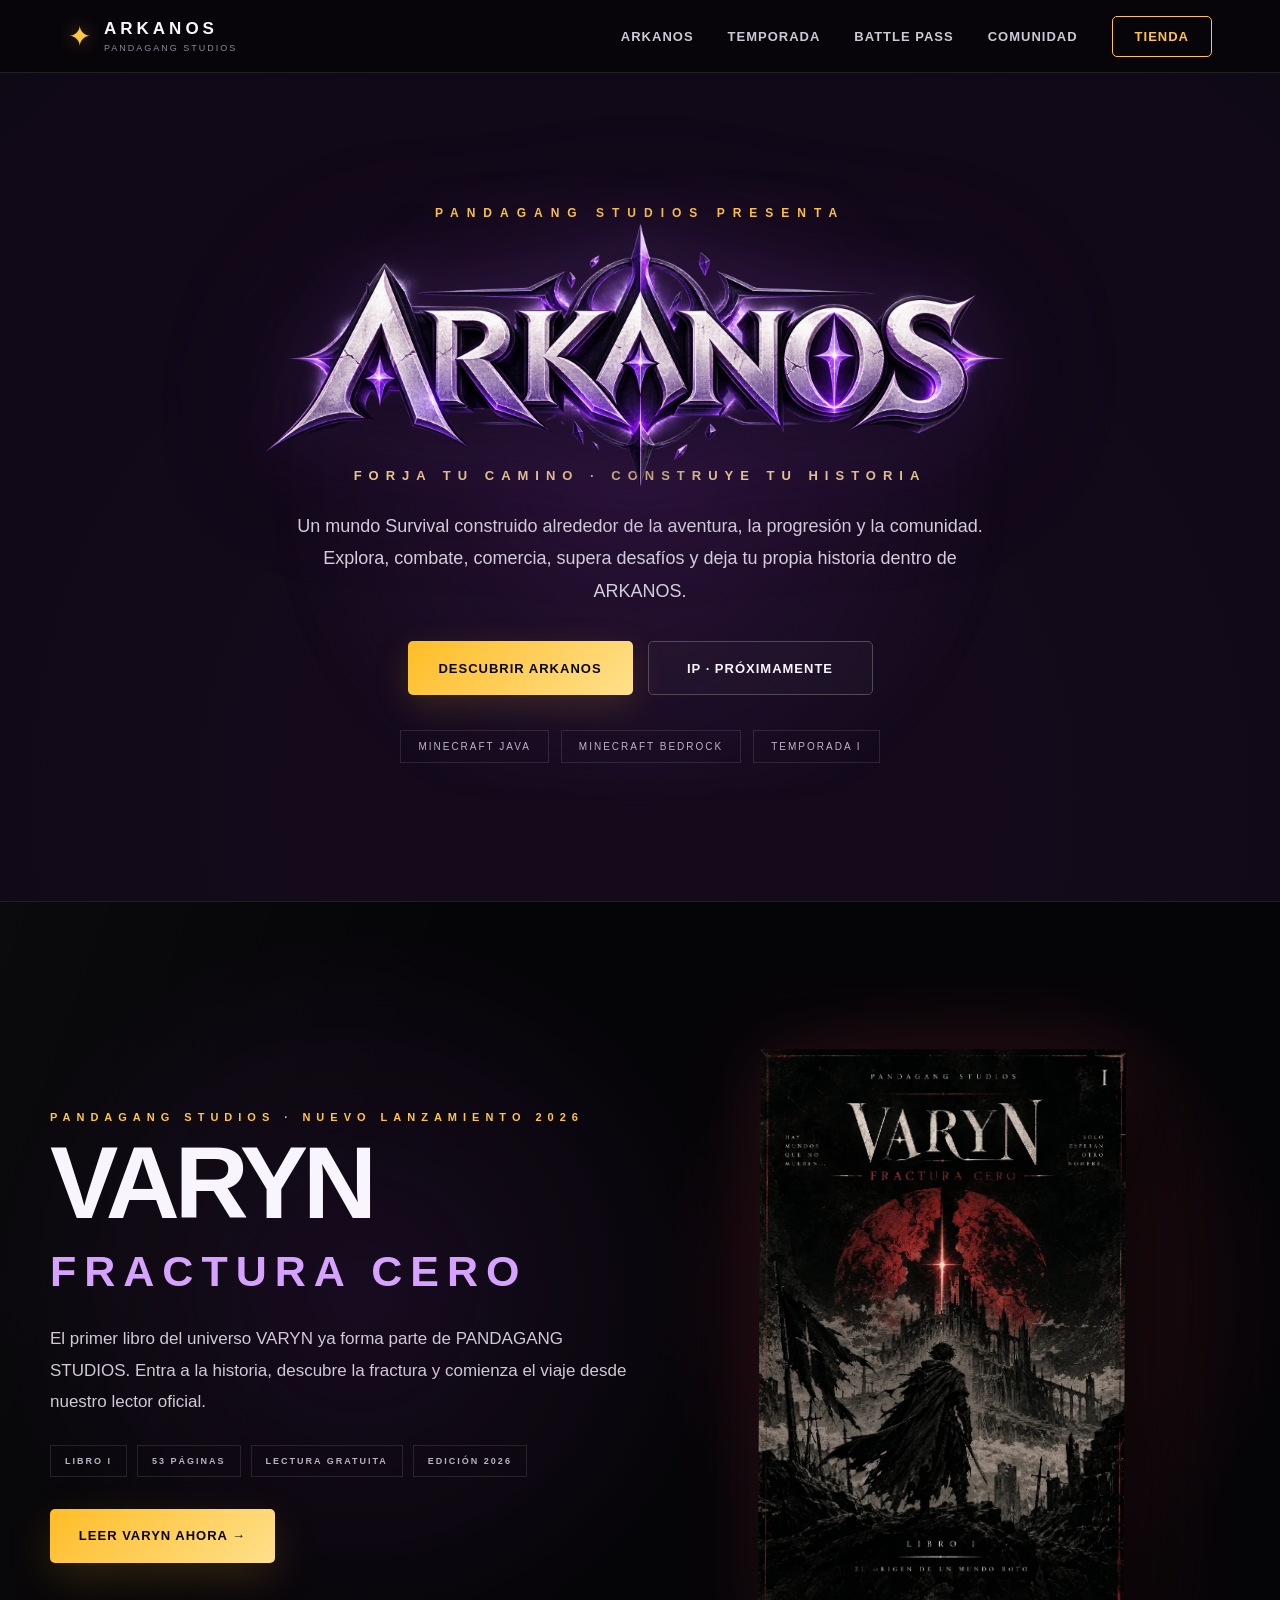
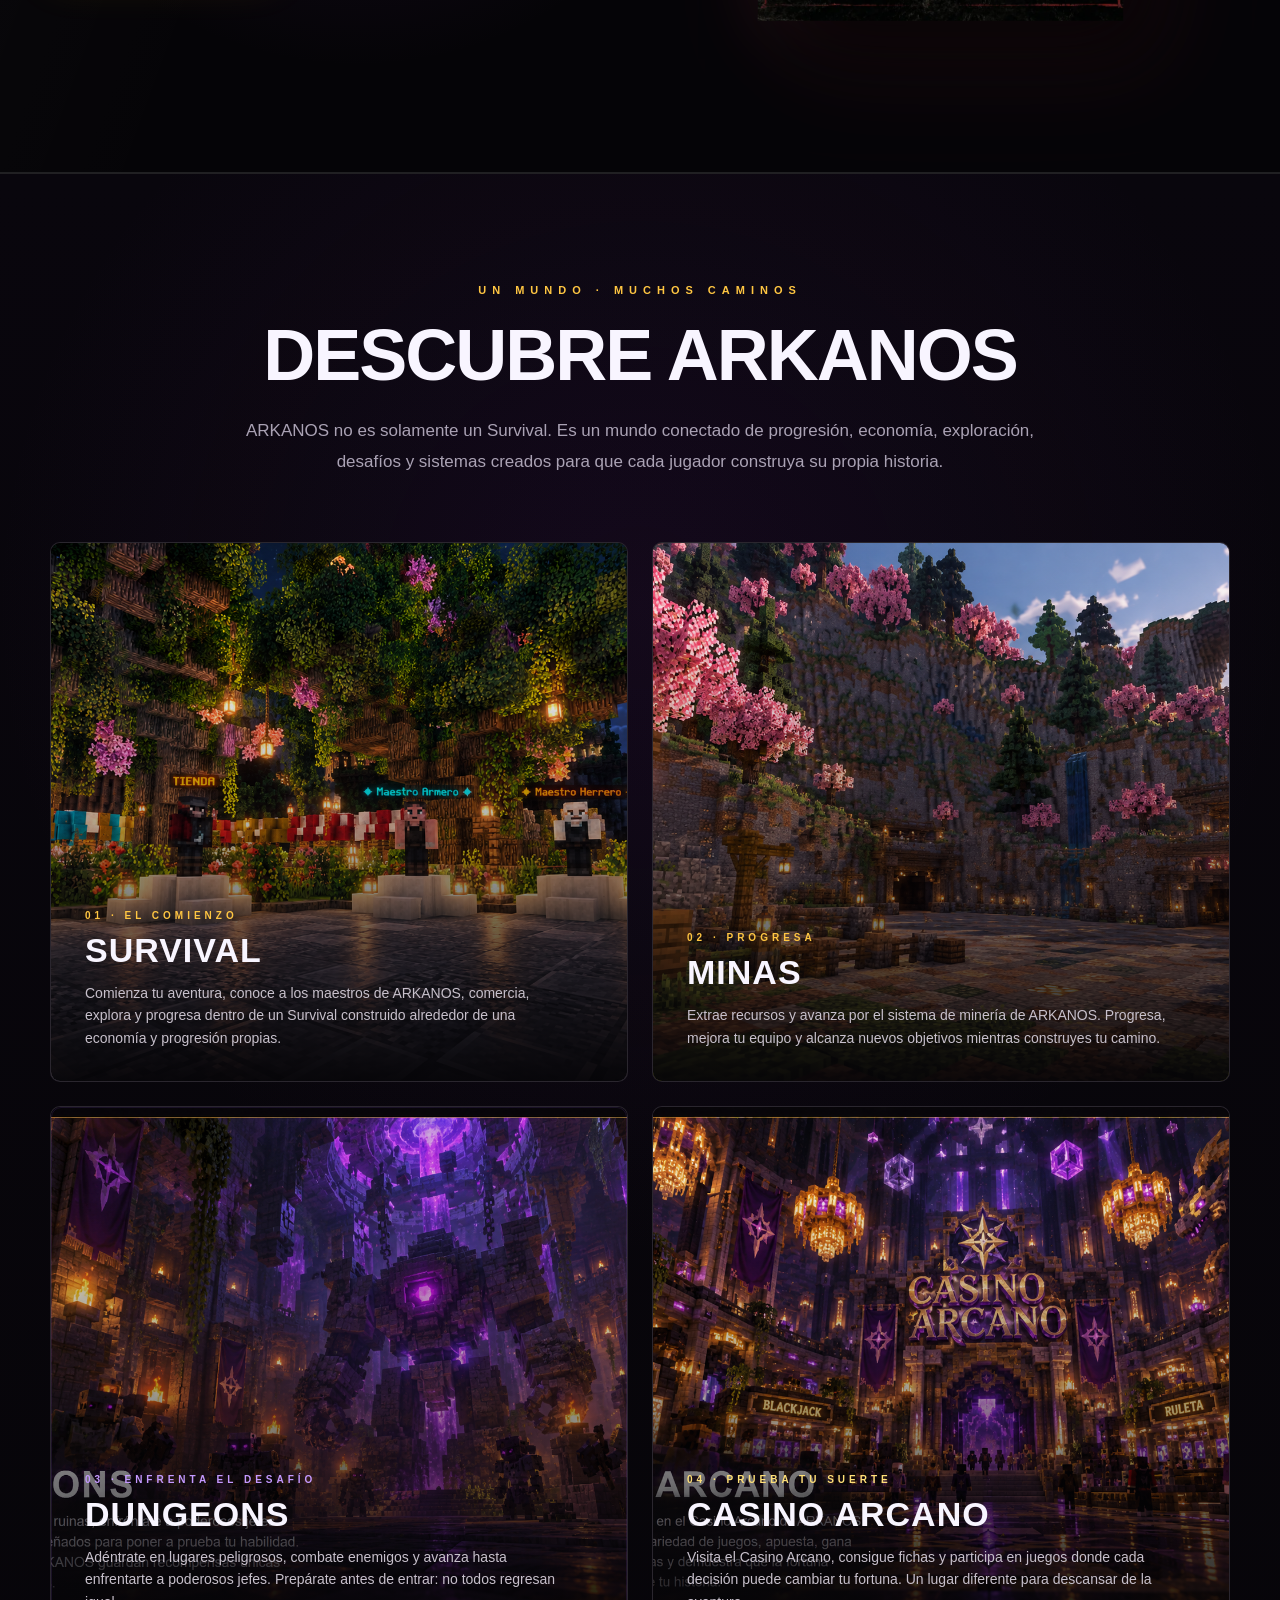
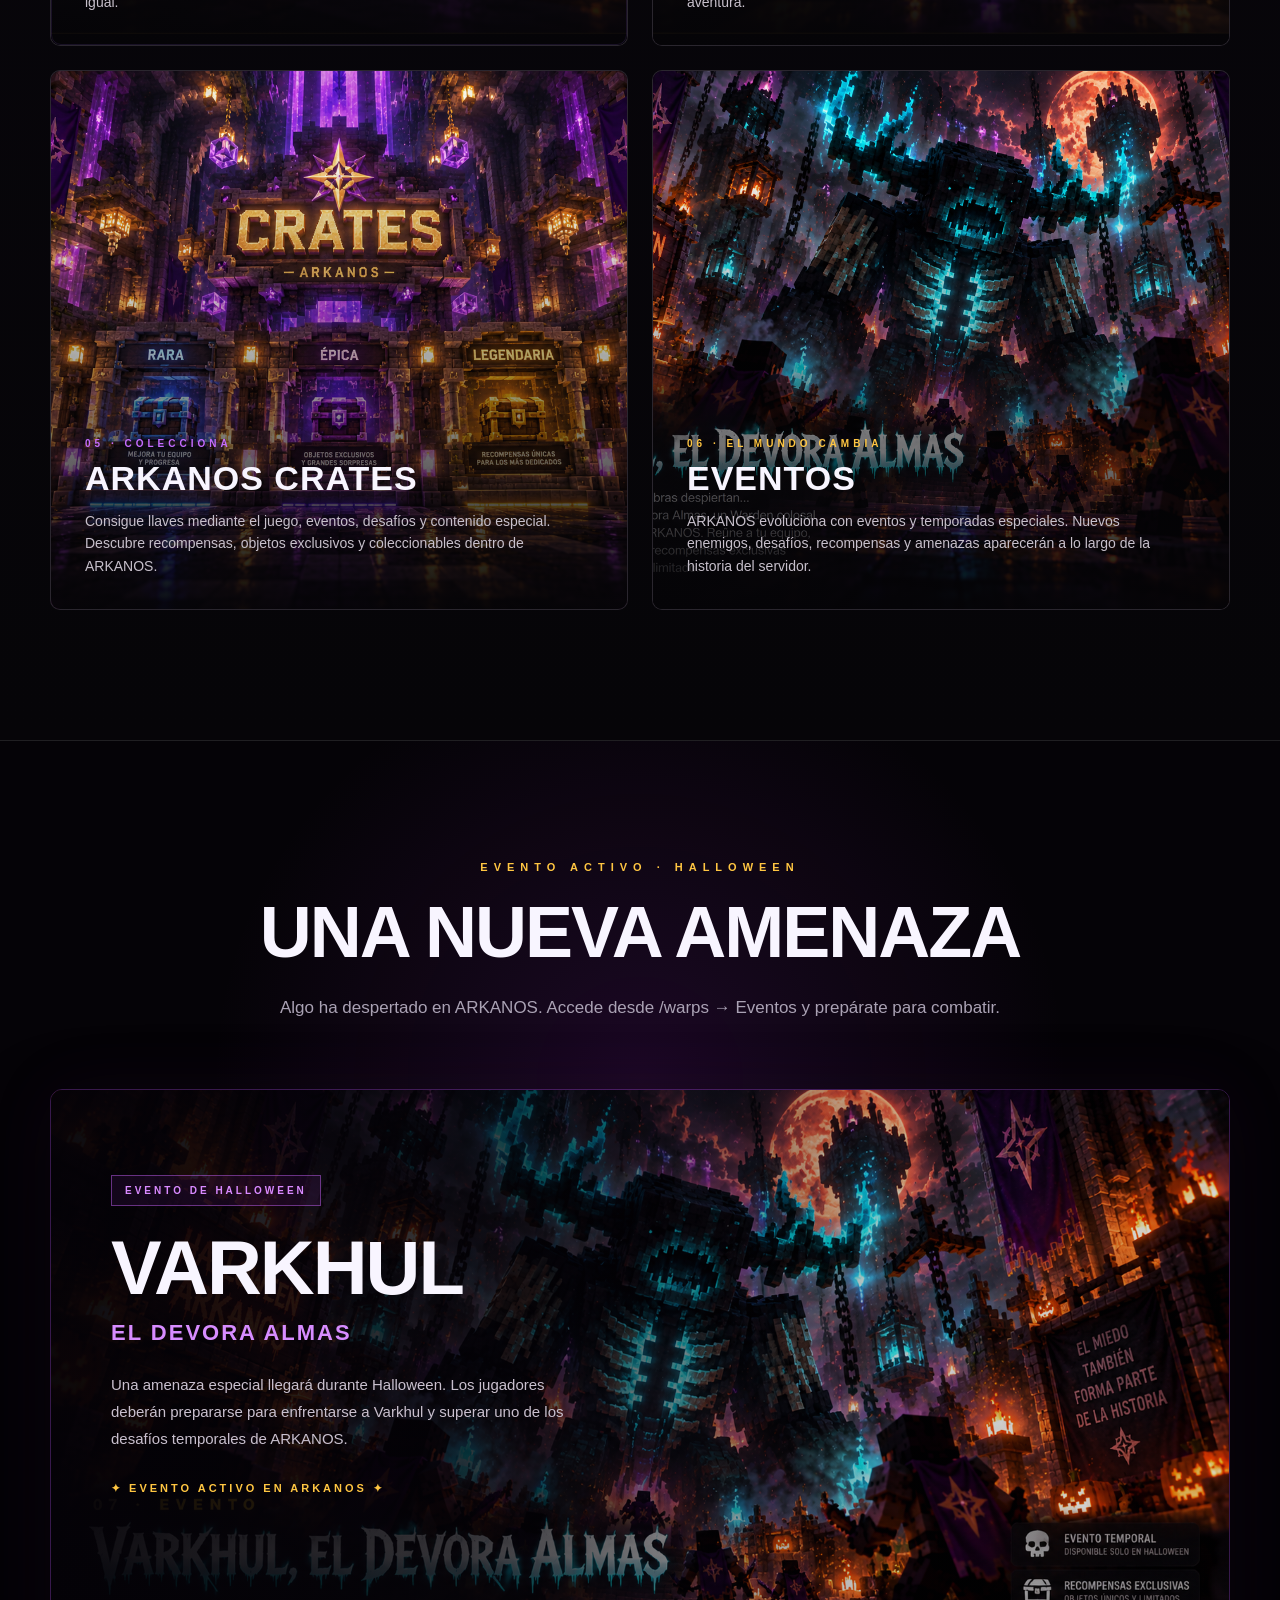
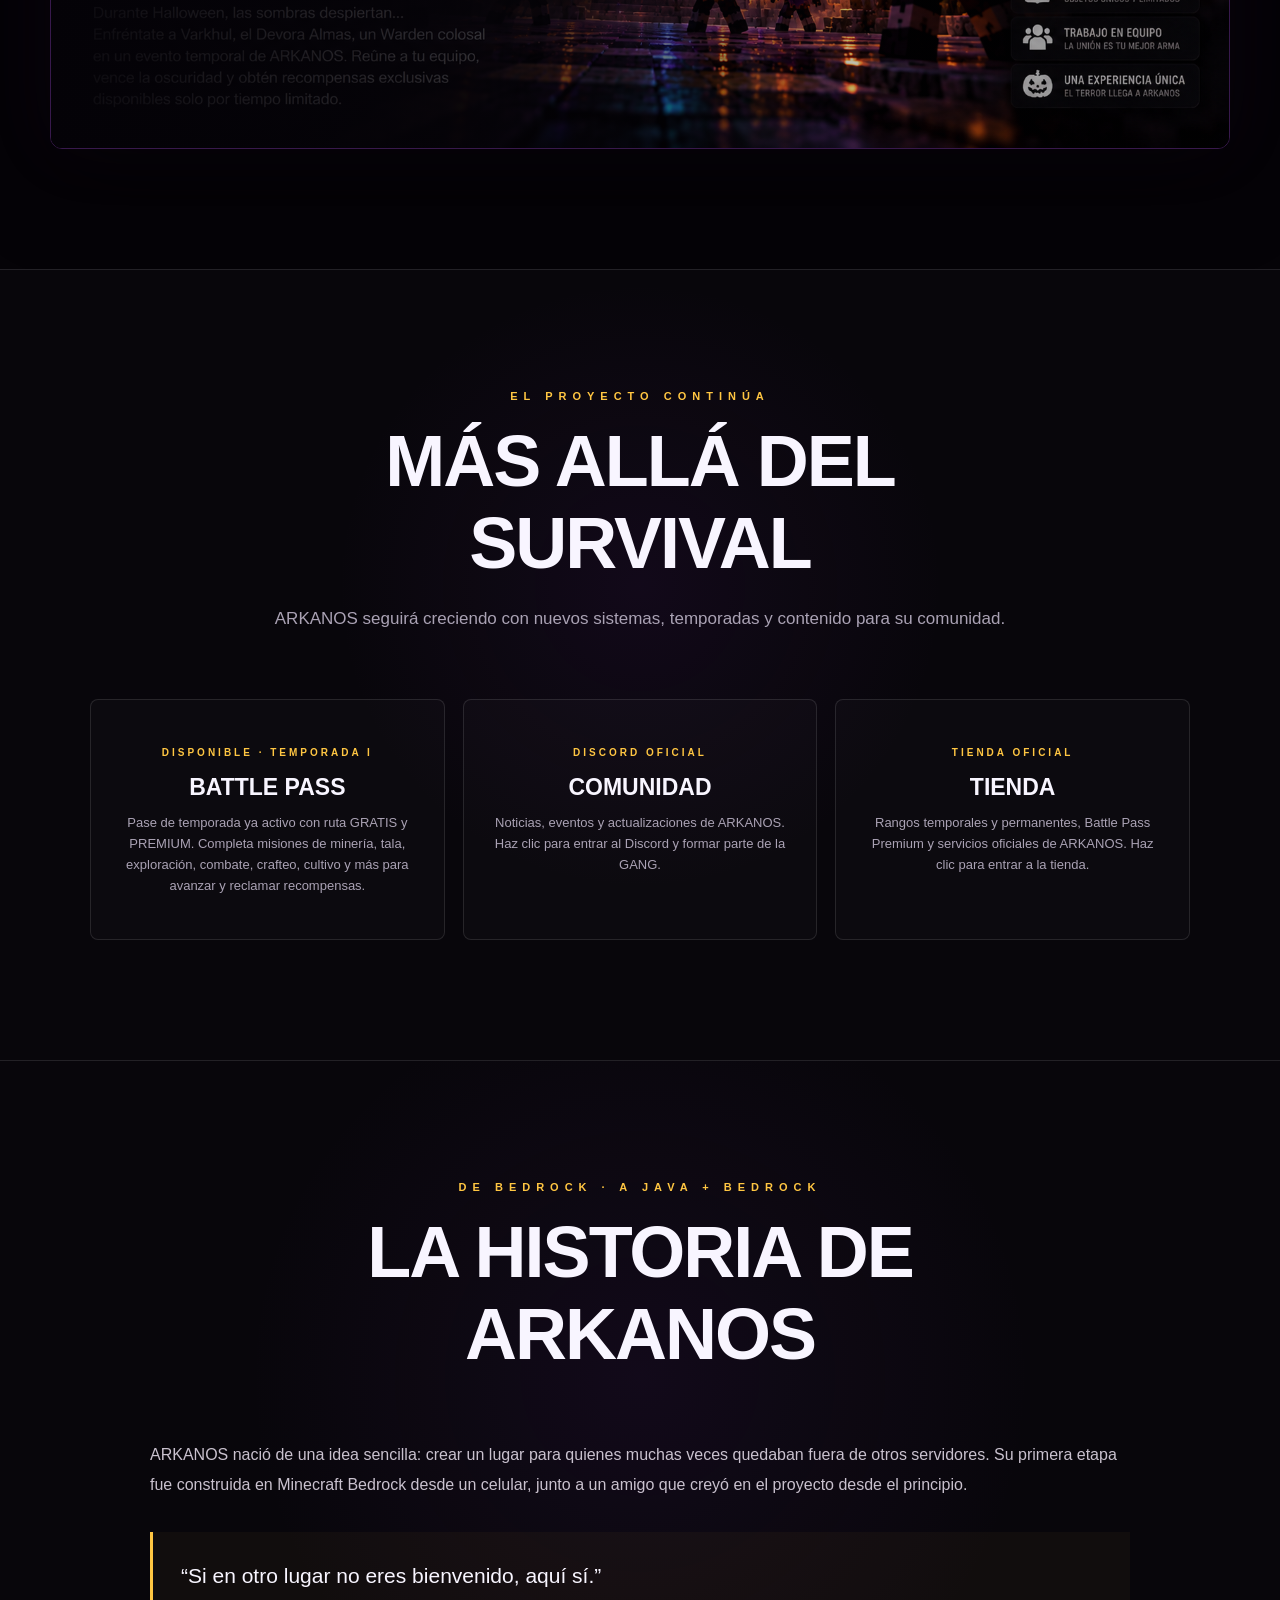
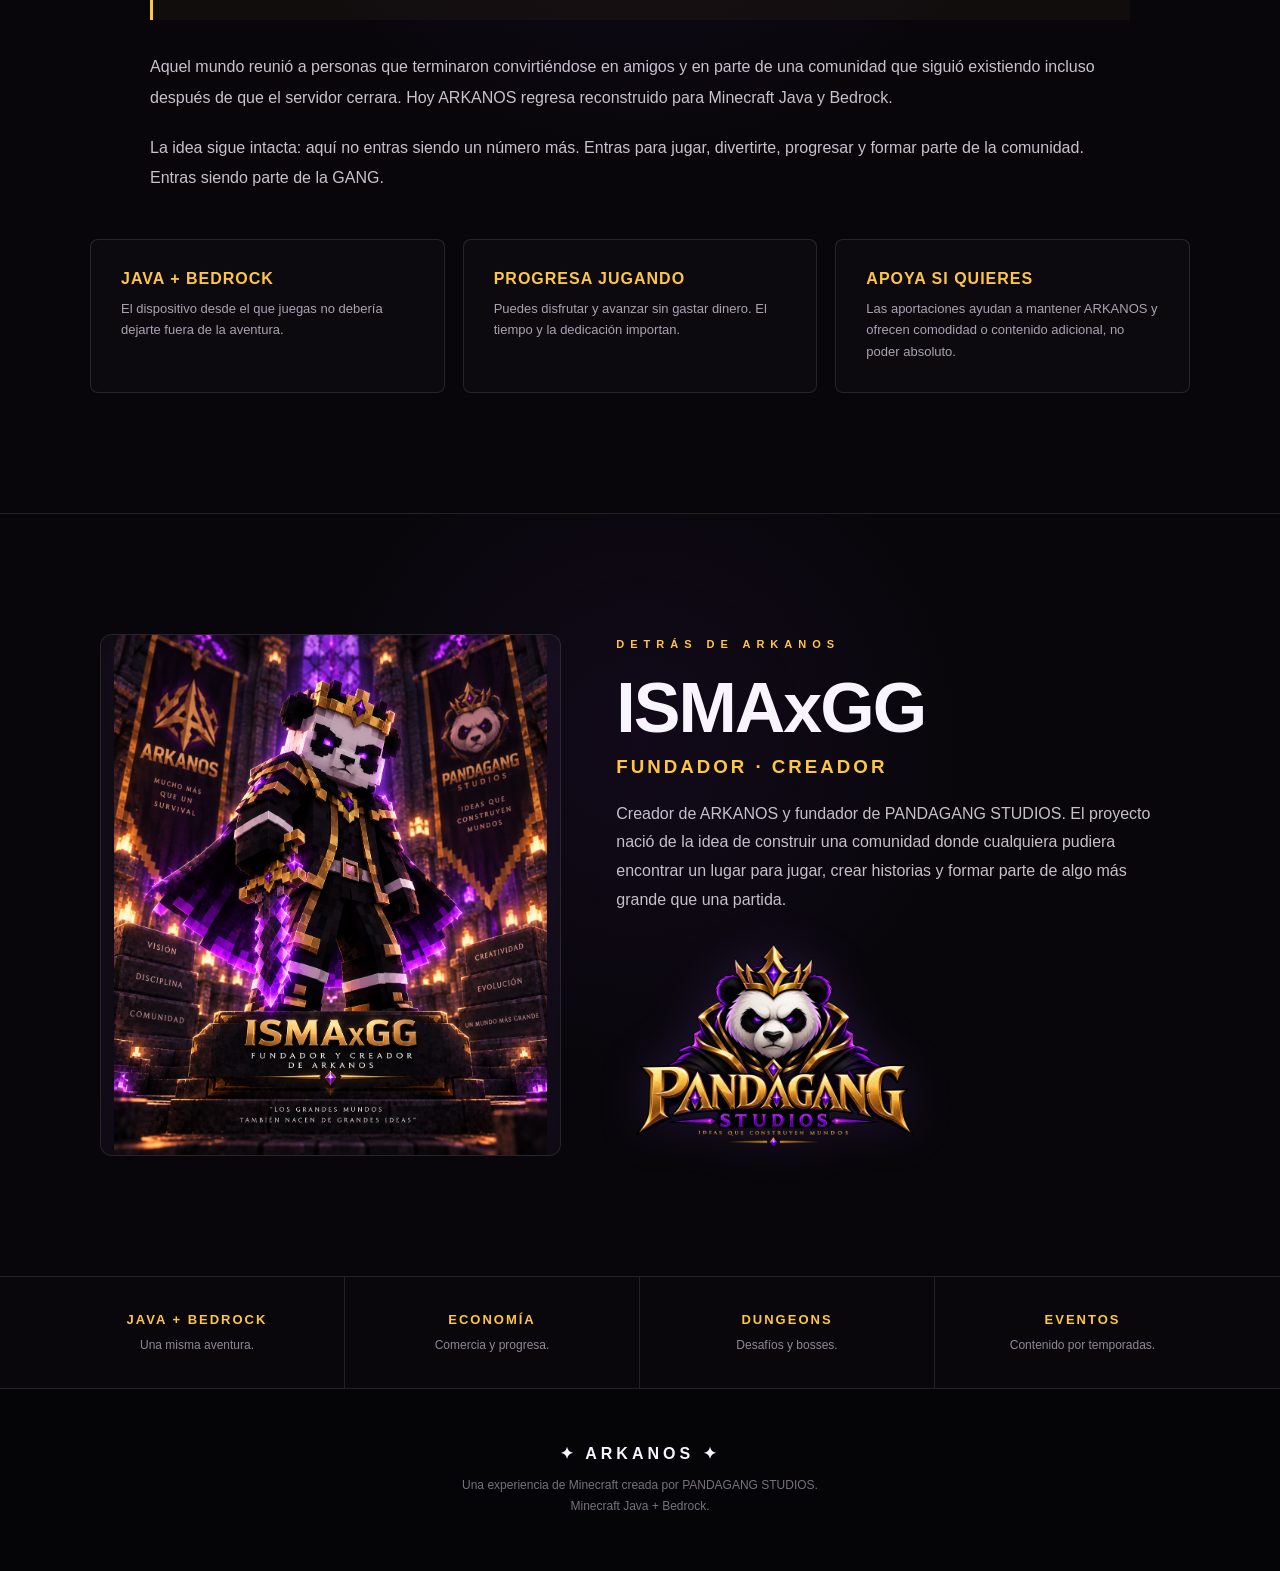
==== commit 9af1cf0a: "Update index.html" ====
--- a/index.html
+++ b/index.html
@@ -1064,7 +1064,7 @@
           <div class="varyn-meta"><span>LIBRO I</span><span>53 PÁGINAS</span><span>LECTURA GRATUITA</span><span>EDICIÓN 2026</span></div>
           <div class="varyn-actions"><a class="btn varyn-read" href="varyn/">LEER VARYN AHORA →</a></div>
         </div>
-        <div class="varyn-visual"><a href="varyn/" aria-label="Leer VARYN: Fractura Cero"><img class="varyn-cover" src="varyn/pages/page-001.jpg" alt="Portada de VARYN: Fractura Cero"></a></div>
+        <div class="varyn-visual"><a href="varyn/" aria-label="Leer VARYN: Fractura Cero"><img class="varyn-cover" src="/varyn/pages/001.webp" alt="Portada de VARYN: Fractura Cero"></a></div>
       </div>
     </section>
 
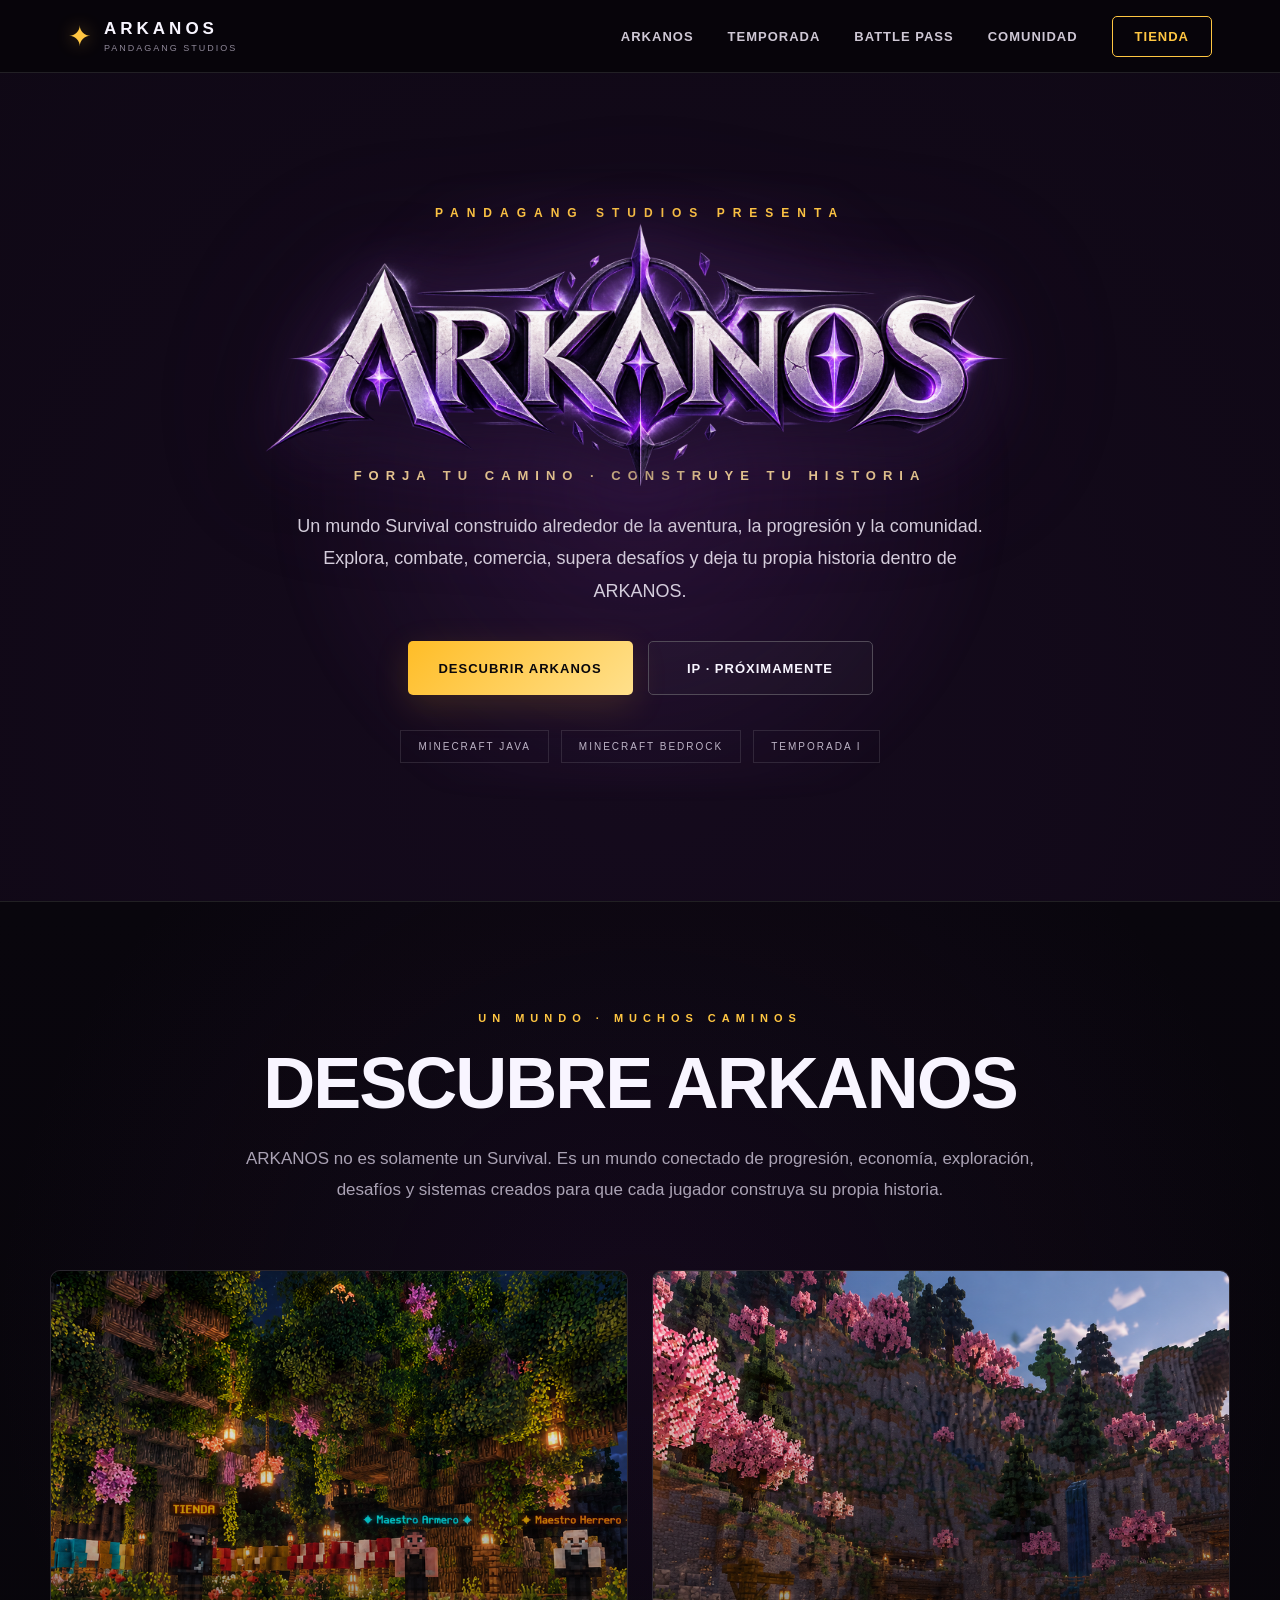
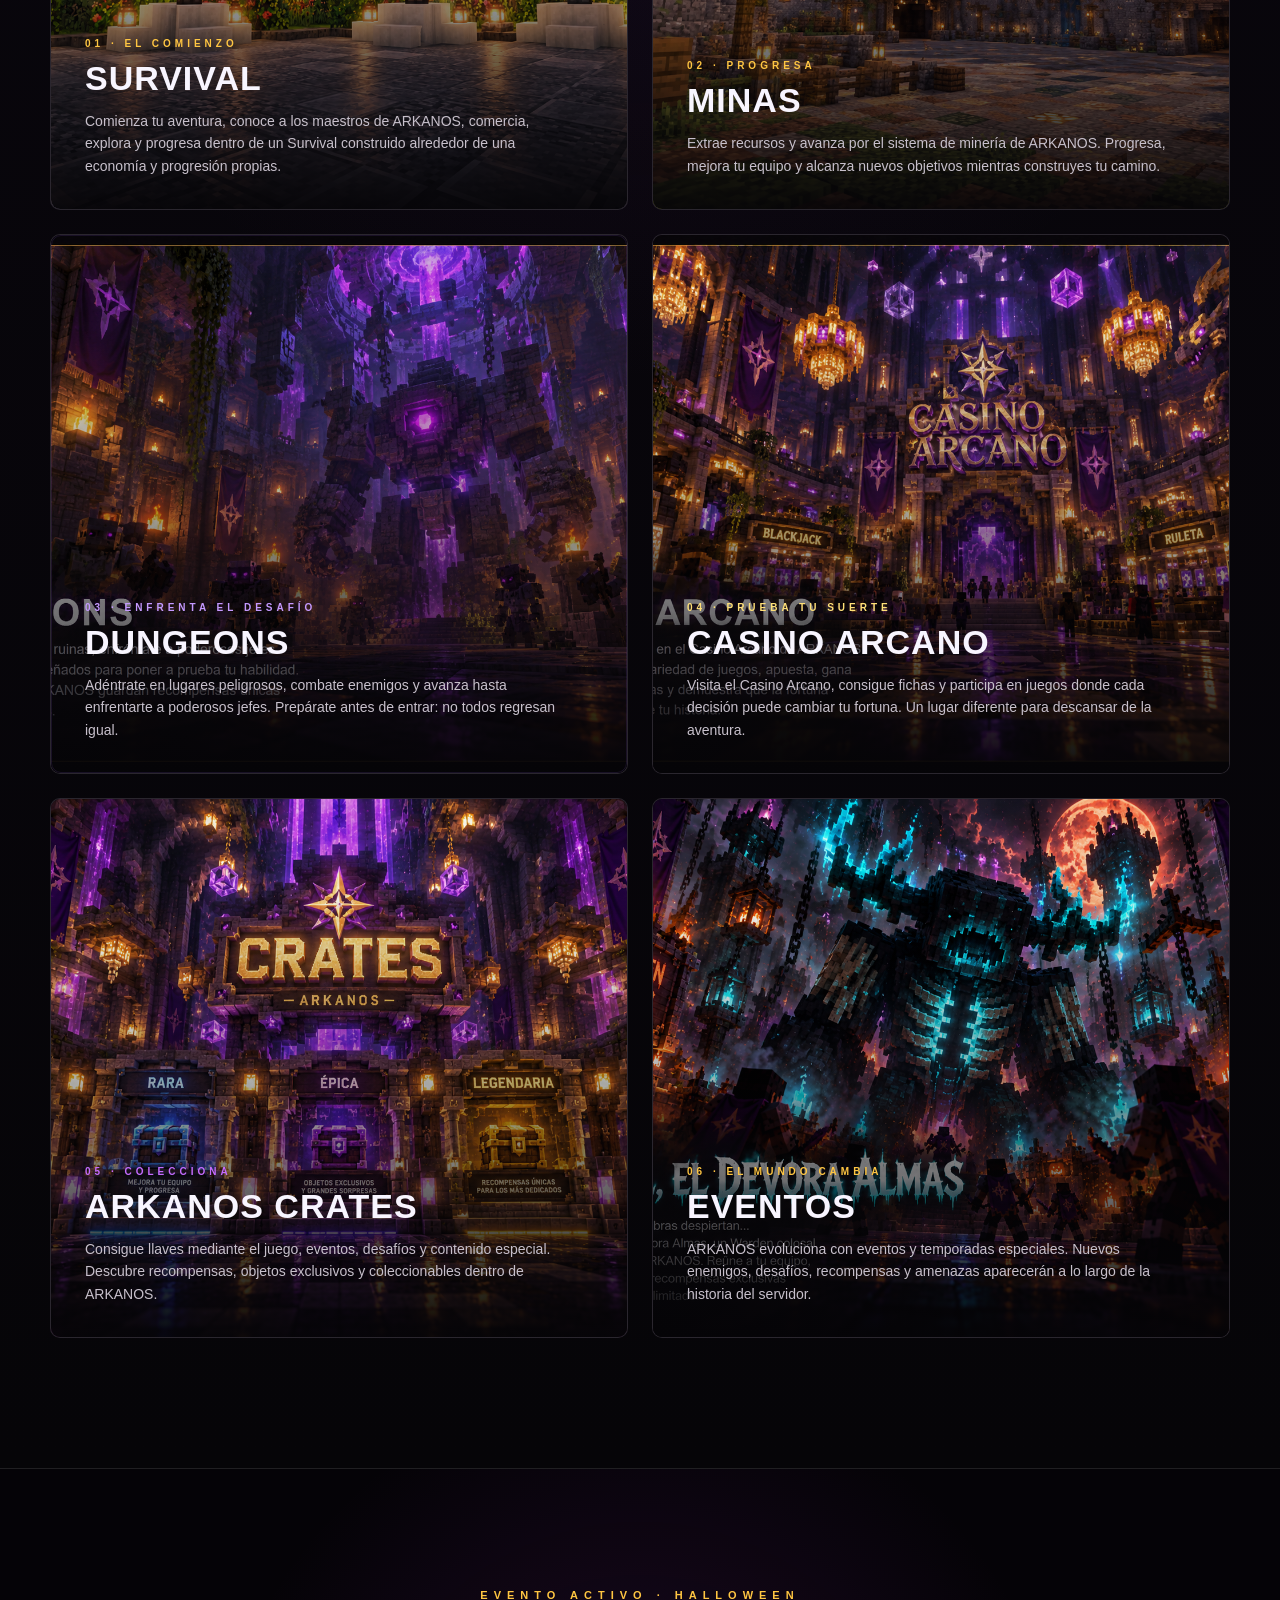
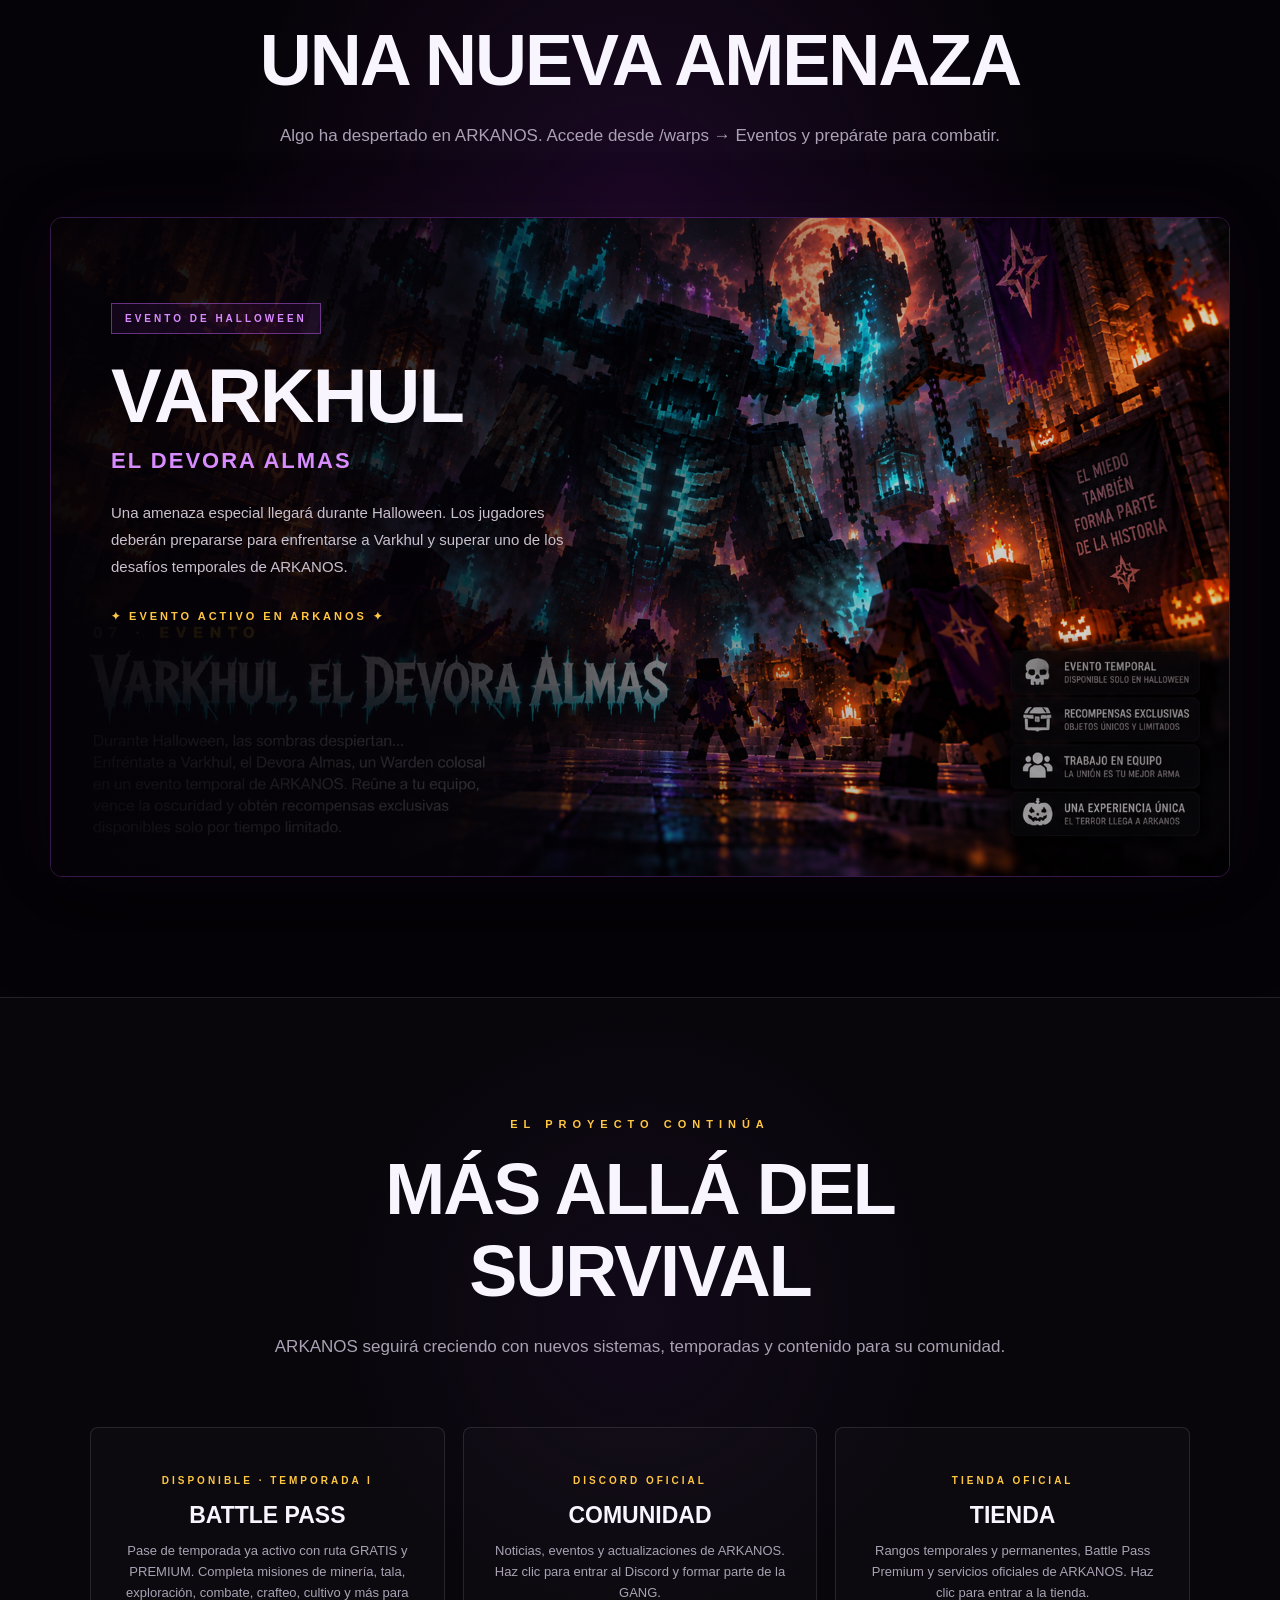
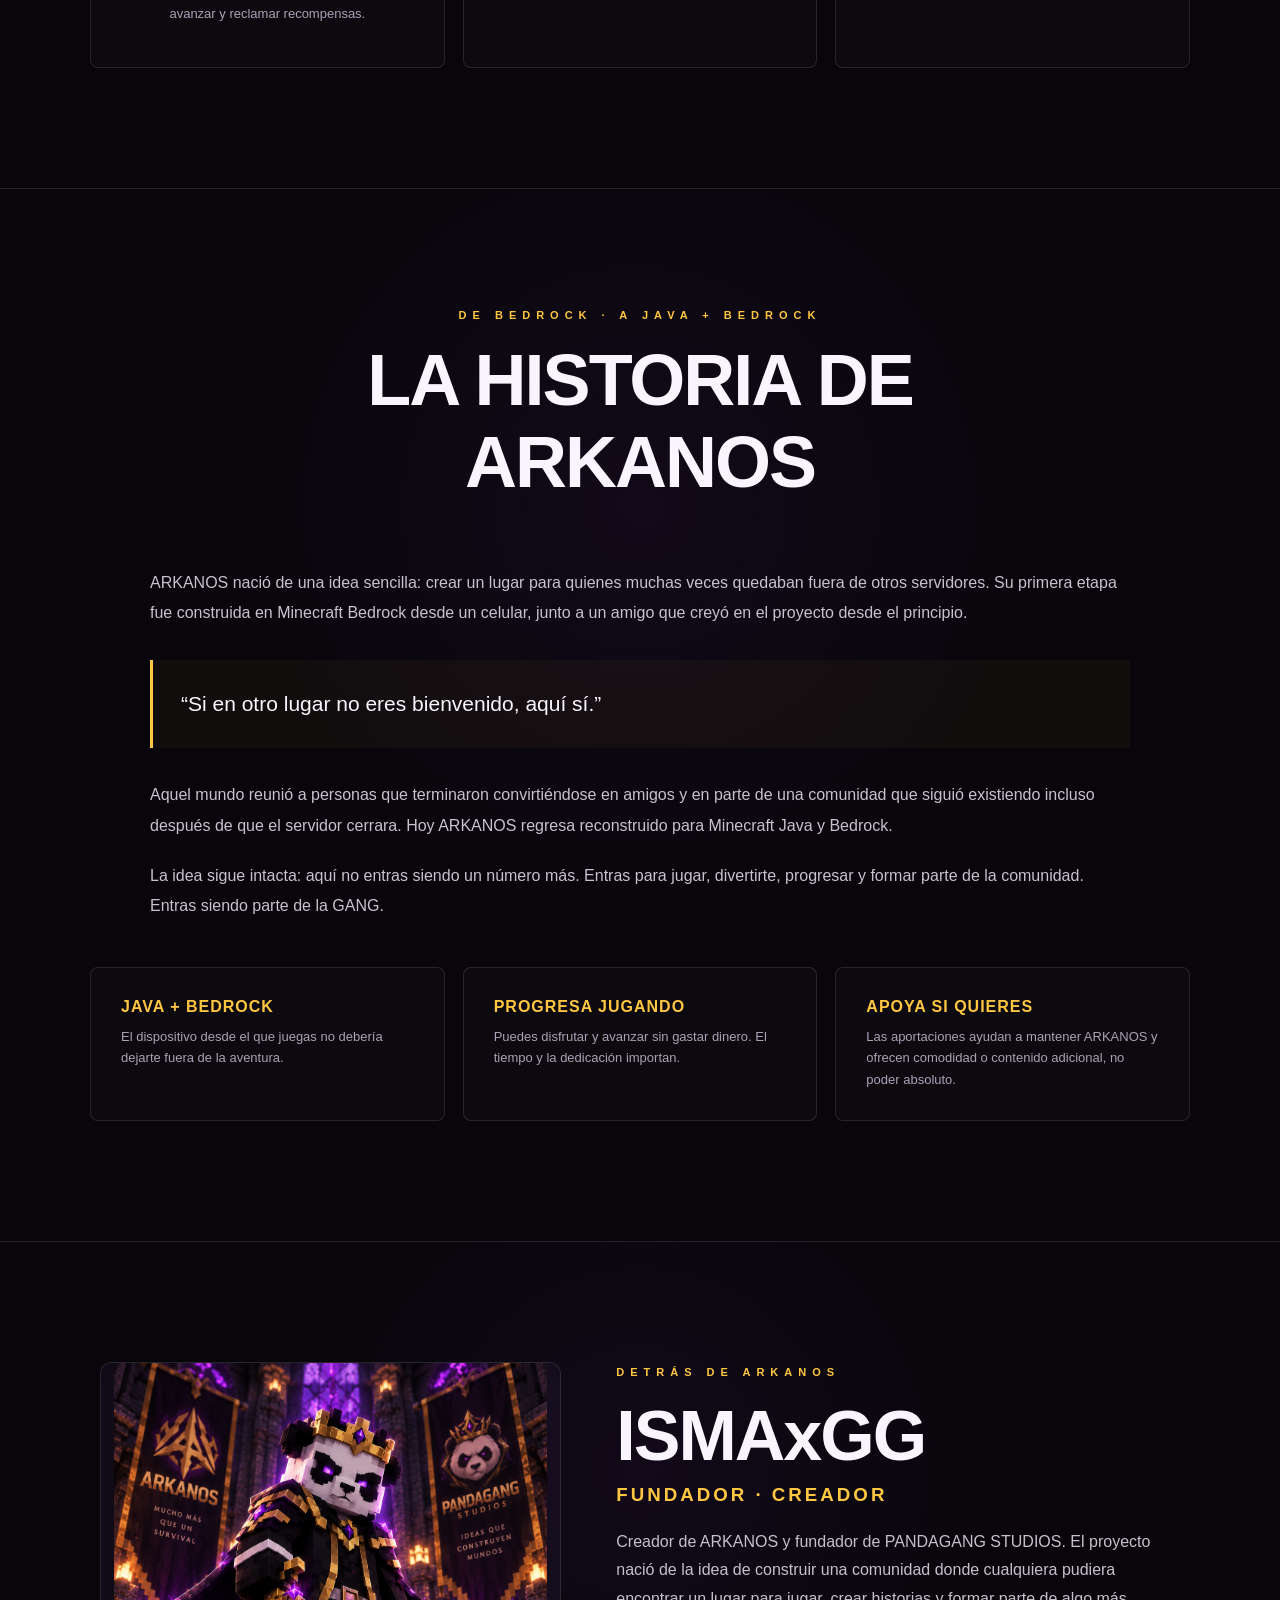
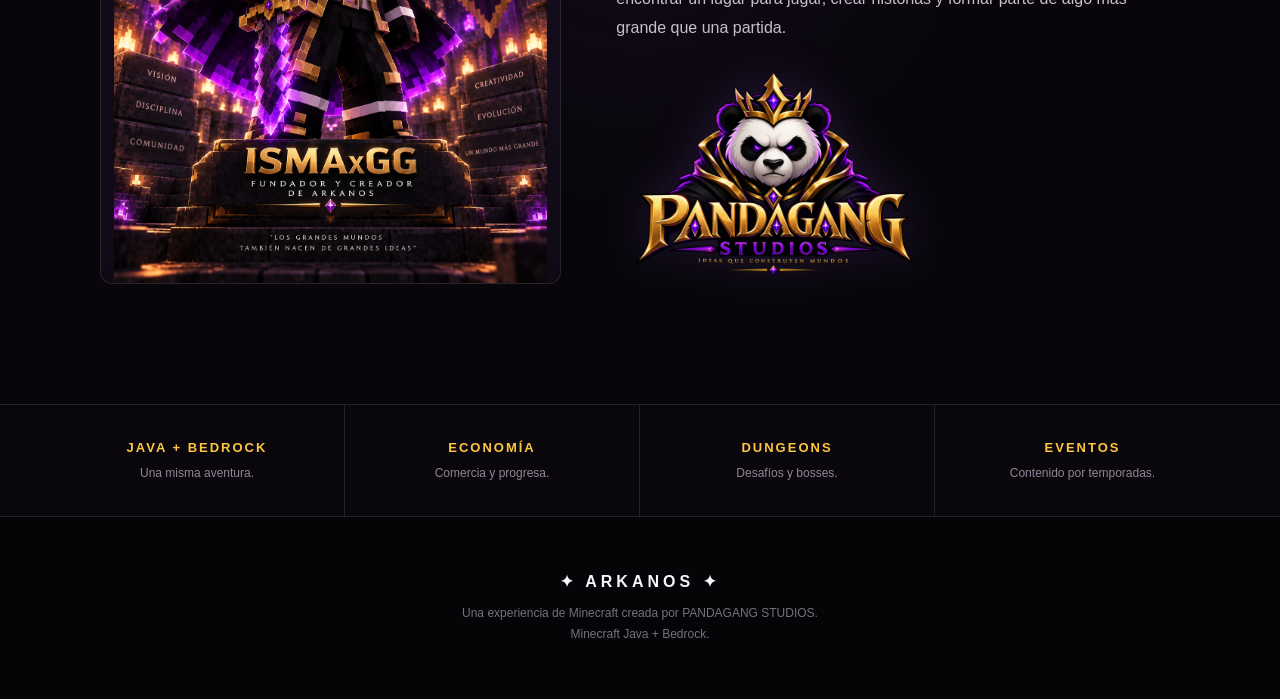
==== commit 8fb2efaa: "Separar VARYN y dejar ARKANOS dedicado al servidor" ====
--- a/index.html
+++ b/index.html
@@ -818,24 +818,6 @@
 
     .modal-box strong { color:var(--gold-light); }
 
-
-    /* VARYN · LANZAMIENTO EDITORIAL */
-    .varyn-launch { position:relative; overflow:hidden; padding:110px 24px; border-top:1px solid var(--border); border-bottom:1px solid var(--border); background:radial-gradient(circle at 76% 45%,rgba(142,32,52,.22),transparent 30%),radial-gradient(circle at 28% 45%,rgba(112,46,145,.18),transparent 36%),#050407; }
-    .varyn-launch::before { content:""; position:absolute; inset:0; background:linear-gradient(110deg,rgba(255,255,255,.025),transparent 30%); pointer-events:none; }
-    .varyn-wrap { position:relative; z-index:1; max-width:1180px; margin:auto; display:grid; grid-template-columns:1.05fr .95fr; gap:75px; align-items:center; }
-    .varyn-kicker { color:var(--gold); font-size:11px; font-weight:900; letter-spacing:6px; margin-bottom:18px; }
-    .varyn-copy h2 { font-size:clamp(58px,8vw,104px); line-height:.82; letter-spacing:-5px; }
-    .varyn-copy h3 { margin-top:22px; color:#d6a1ff; font-size:clamp(25px,4vw,43px); letter-spacing:8px; }
-    .varyn-copy p { max-width:610px; margin-top:27px; color:#d1c9d6; font-size:17px; line-height:1.85; }
-    .varyn-meta { display:flex; flex-wrap:wrap; gap:10px; margin-top:27px; }
-    .varyn-meta span { border:1px solid var(--border); padding:10px 14px; color:#bbb2c1; font-size:9px; font-weight:900; letter-spacing:2px; }
-    .varyn-actions { display:flex; flex-wrap:wrap; gap:13px; margin-top:32px; }
-    .varyn-read { background:linear-gradient(135deg,#ffbd27,#ffe08c); color:#08060a; box-shadow:0 15px 45px rgba(255,190,39,.16); }
-    .varyn-read:hover { transform:translateY(-3px) scale(1.015); box-shadow:0 20px 60px rgba(255,190,39,.25); }
-    .varyn-visual { min-height:650px; display:flex; align-items:center; justify-content:center; perspective:1400px; }
-    .varyn-cover { width:min(420px,88%); max-height:650px; object-fit:contain; transform:rotateY(-9deg) rotateX(2deg); filter:drop-shadow(35px 38px 40px rgba(0,0,0,.72)) drop-shadow(0 0 35px rgba(167,54,74,.20)); transition:.55s ease; }
-    .varyn-cover:hover { transform:rotateY(-2deg) rotateX(0) translateY(-8px) scale(1.025); filter:drop-shadow(28px 42px 48px rgba(0,0,0,.78)) drop-shadow(0 0 48px rgba(166,108,255,.24)); }
-
     /* =========================
        RESPONSIVE
     ========================= */
@@ -845,13 +827,6 @@
       nav a:not(.shop-button) {
         display: none;
       }
-
-      .varyn-wrap { grid-template-columns:1fr; gap:30px; }
-      .varyn-copy { text-align:center; }
-      .varyn-copy p { margin-left:auto; margin-right:auto; }
-      .varyn-meta,.varyn-actions { justify-content:center; }
-      .varyn-visual { min-height:520px; }
-
       .world-grid {
         grid-template-columns: 1fr;
       }
@@ -1049,23 +1024,6 @@
 
       </div>
 
-    </section>
-
-
-
-    <!-- PANDAGANG STUDIOS · VARYN -->
-    <section class="varyn-launch" id="varyn">
-      <div class="varyn-wrap">
-        <div class="varyn-copy">
-          <div class="varyn-kicker">PANDAGANG STUDIOS · NUEVO LANZAMIENTO 2026</div>
-          <h2>VARYN</h2>
-          <h3>FRACTURA CERO</h3>
-          <p>El primer libro del universo VARYN ya forma parte de PANDAGANG STUDIOS. Entra a la historia, descubre la fractura y comienza el viaje desde nuestro lector oficial.</p>
-          <div class="varyn-meta"><span>LIBRO I</span><span>53 PÁGINAS</span><span>LECTURA GRATUITA</span><span>EDICIÓN 2026</span></div>
-          <div class="varyn-actions"><a class="btn varyn-read" href="varyn/">LEER VARYN AHORA →</a></div>
-        </div>
-        <div class="varyn-visual"><a href="varyn/" aria-label="Leer VARYN: Fractura Cero"><img class="varyn-cover" src="/varyn/pages/001.webp" alt="Portada de VARYN: Fractura Cero"></a></div>
-      </div>
     </section>
 
 
